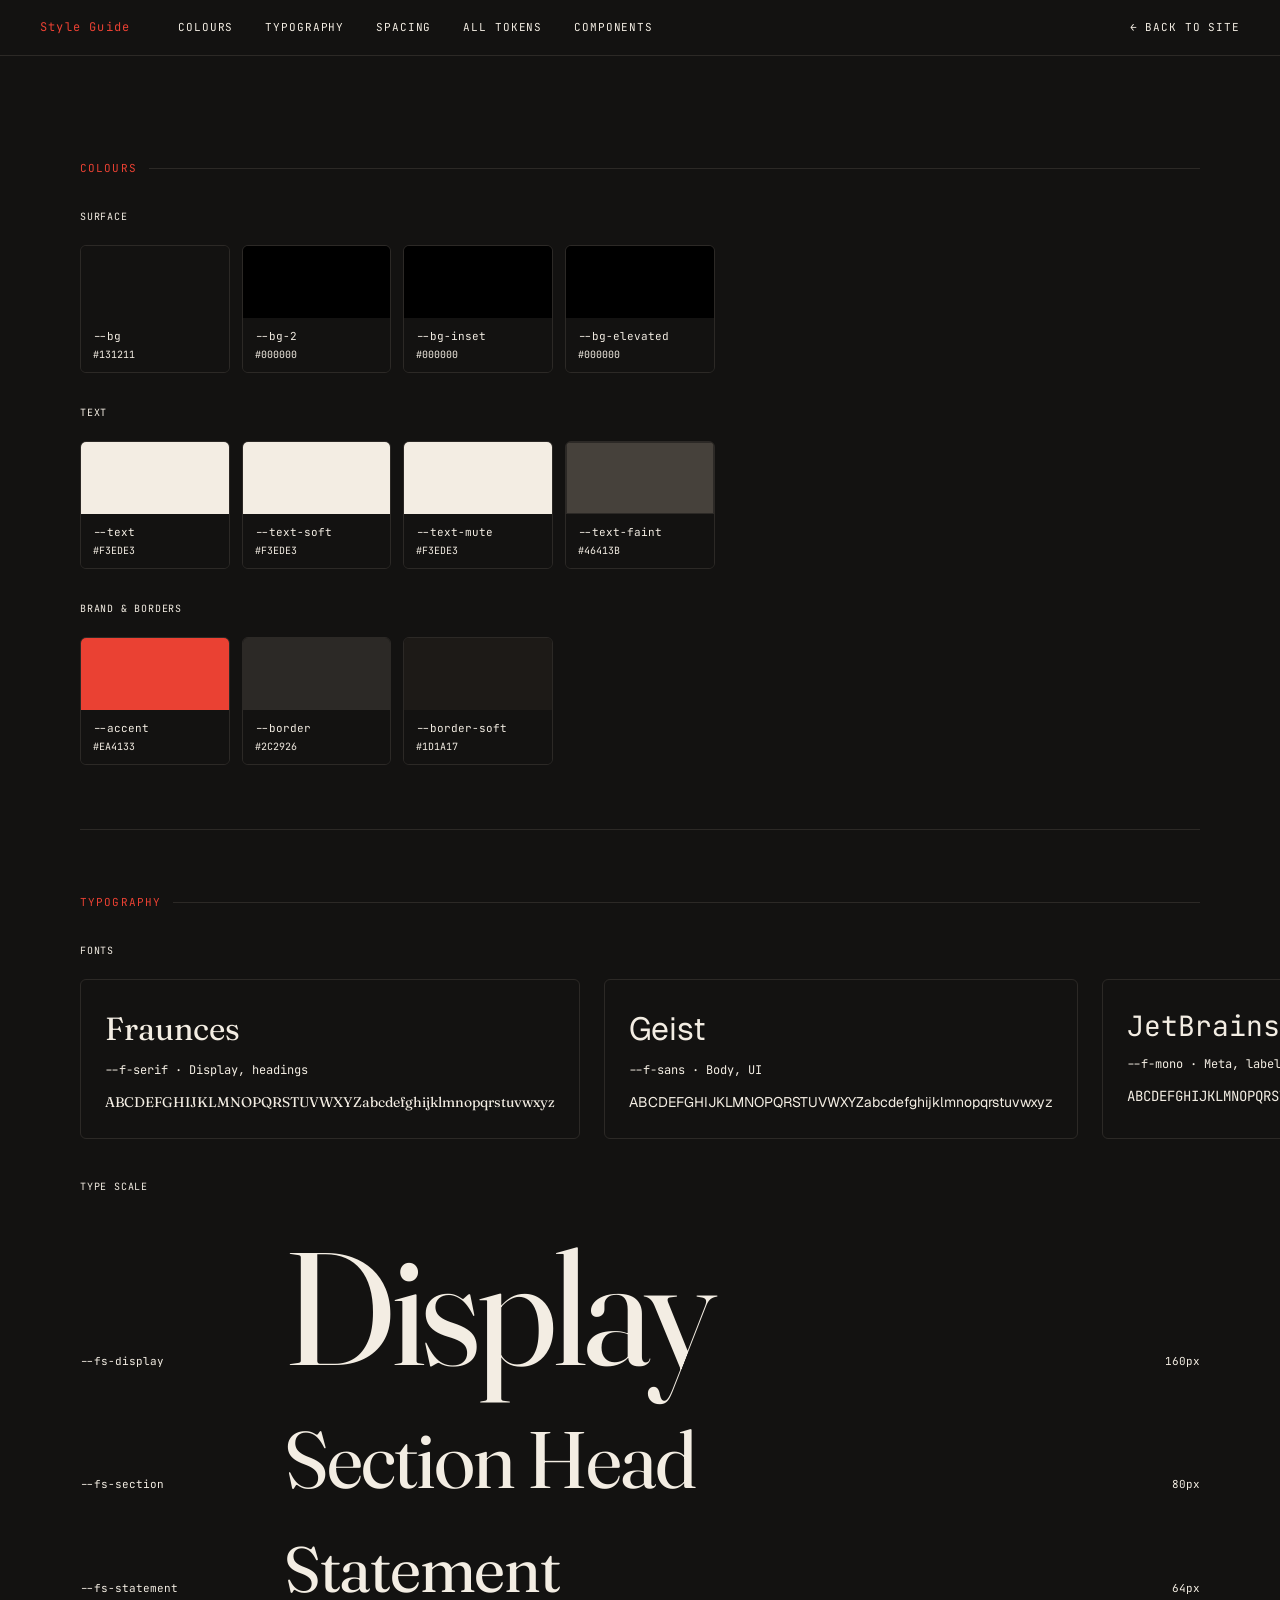
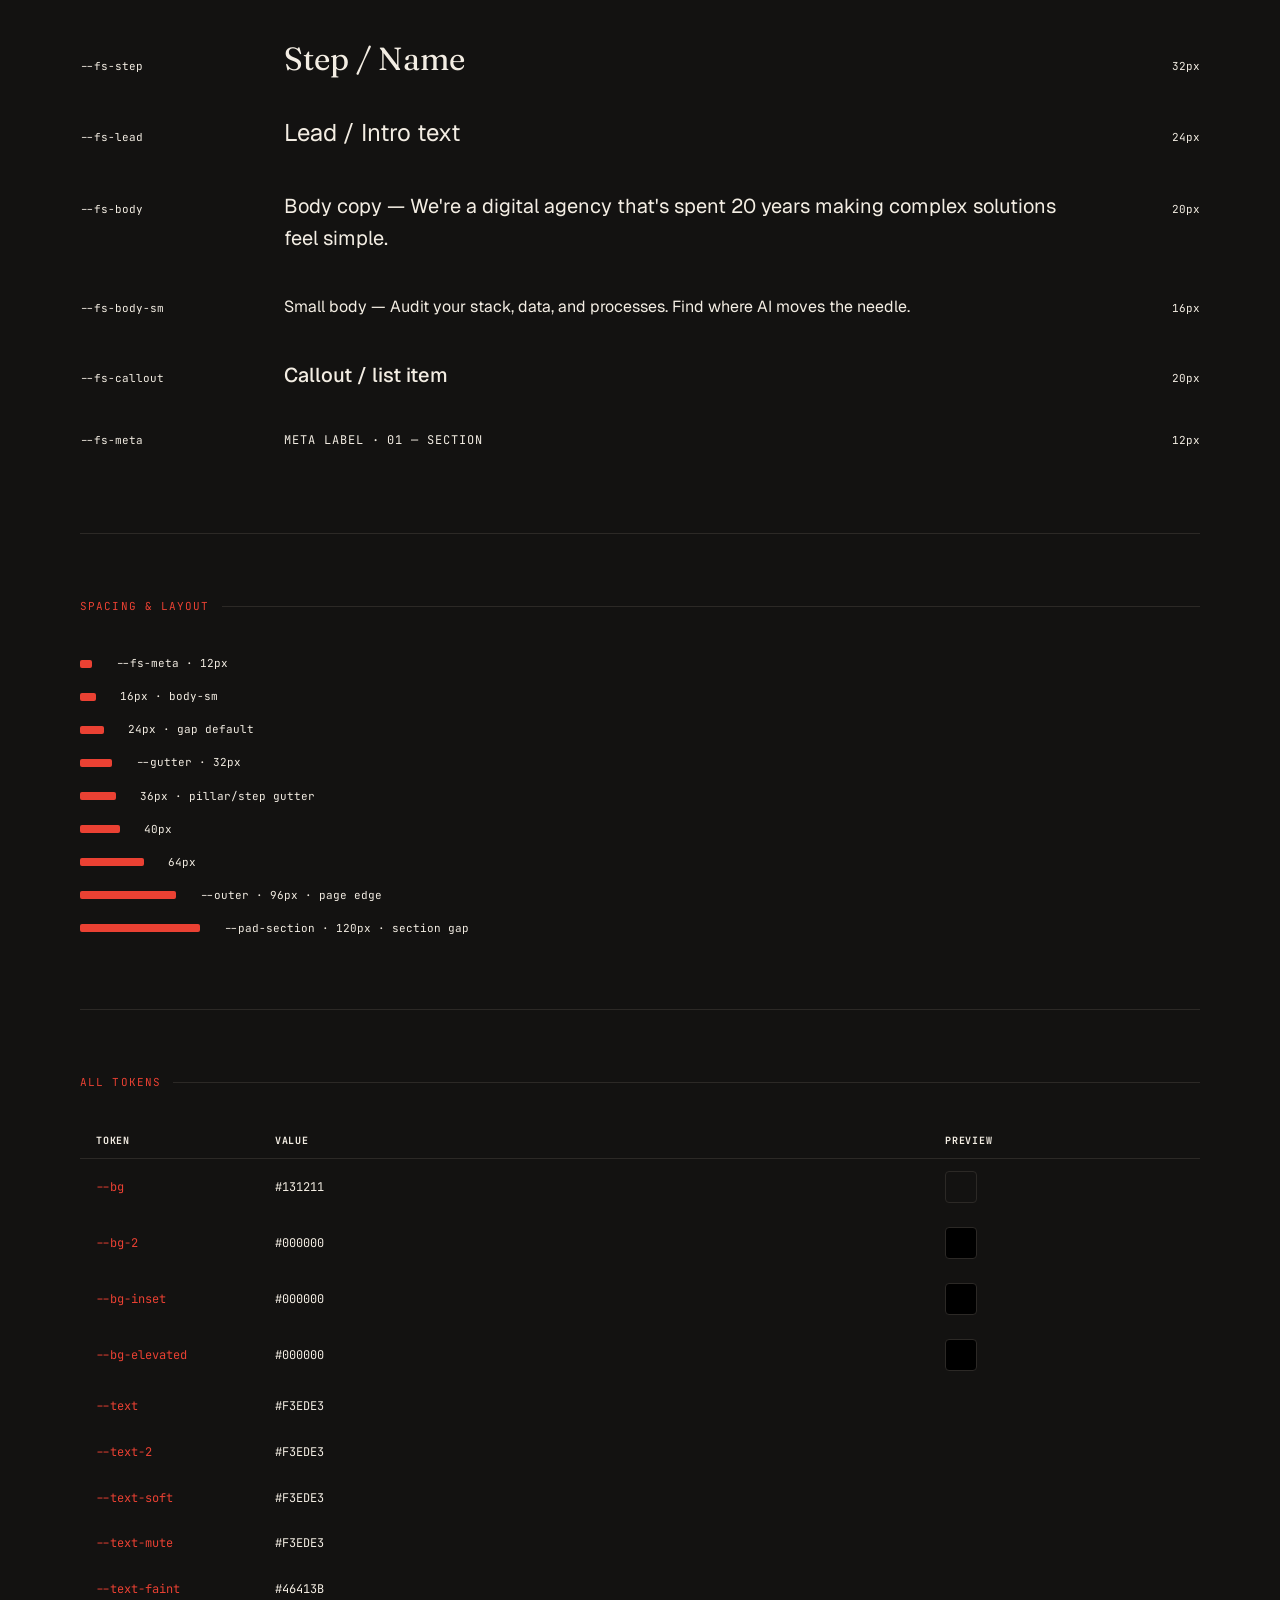
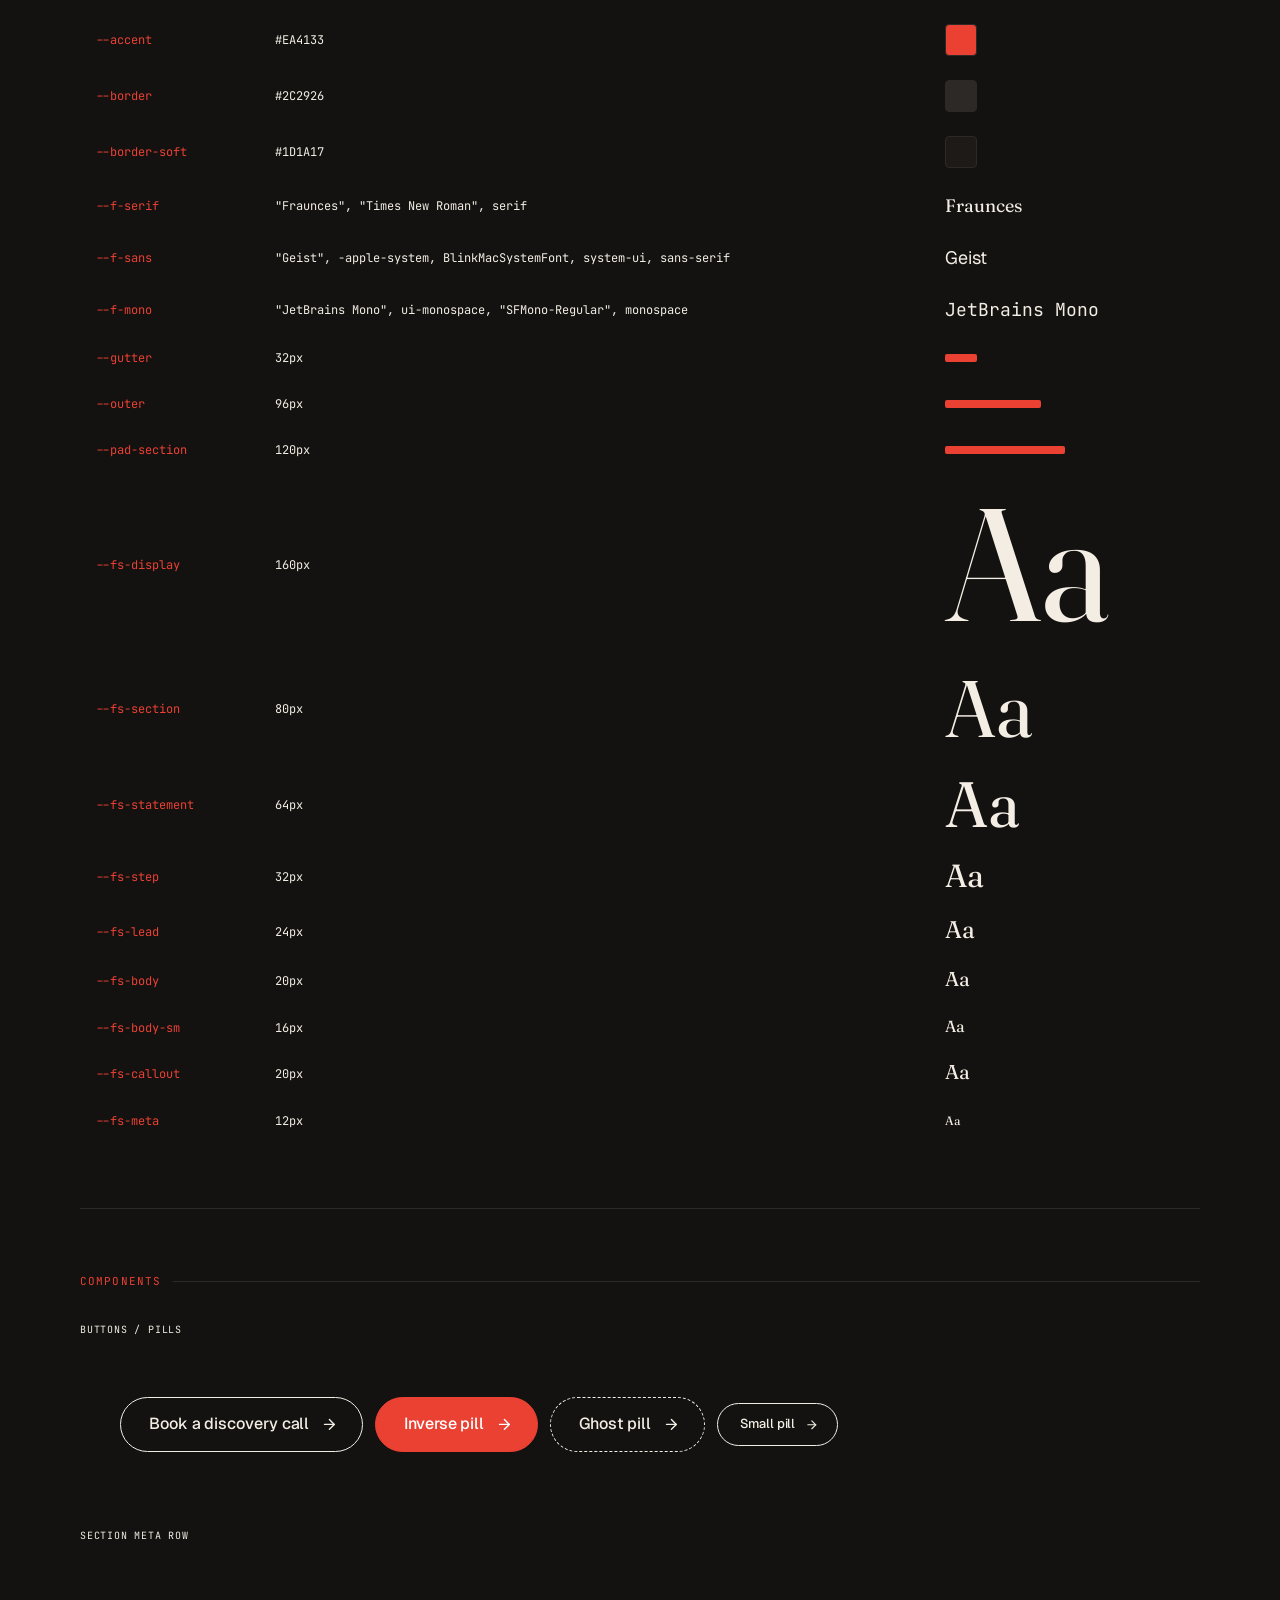
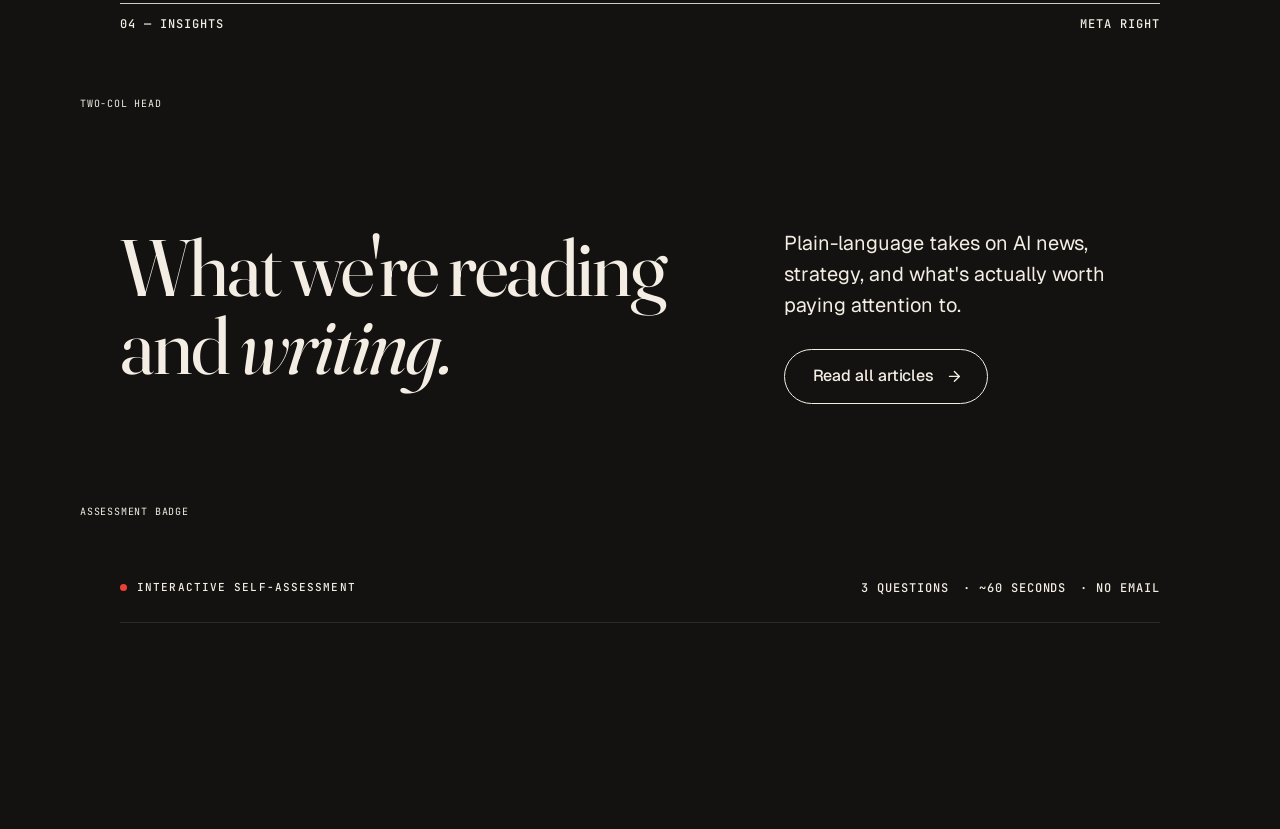
==== styleguide.html @ 3cb563f8 "refactor: rename CSS tokens to semantic names (cream→bg, ink→text, rule→border)" ====
<!doctype html>
<html lang="en">
<head>
  <meta charset="utf-8">
  <meta name="viewport" content="width=device-width, initial-scale=1">
  <title>Webcoda AI — Style Guide</title>
  <link rel="preconnect" href="https://fonts.googleapis.com">
  <link rel="preconnect" href="https://fonts.gstatic.com" crossorigin>
  <link rel="stylesheet" href="styles.css">
  <style>
    /* ── Style guide shell ── */
    body { background: var(--bg); color: var(--text); font-family: var(--f-sans); padding: 0; margin: 0; }

    .sg-nav {
      position: sticky; top: 0; z-index: 100;
      background: var(--bg); border-bottom: 1px solid var(--border);
      padding: 0 40px;
      display: flex; align-items: center; gap: 32px;
      height: 56px;
    }
    .sg-nav a {
      font-family: var(--f-mono); font-size: 11px; letter-spacing: 0.08em;
      text-transform: uppercase; color: var(--ink-faint); text-decoration: none;
    }
    .sg-nav a:hover { color: var(--text); }
    .sg-logo { font-family: var(--f-mono); font-size: 12px; letter-spacing: 0.1em; color: var(--accent); margin-right: 16px; }

    .sg-page { max-width: 1200px; margin: 0 auto; padding: 0 40px 120px; }

    .sg-section { padding: 64px 0 0; border-top: 1px solid var(--border); margin-top: 64px; }
    .sg-section:first-child { border-top: none; margin-top: 40px; }

    .sg-label {
      font-family: var(--f-mono); font-size: 11px; letter-spacing: 0.1em;
      text-transform: uppercase; color: var(--accent); margin-bottom: 32px;
      display: flex; align-items: center; gap: 12px;
    }
    .sg-label::after { content: ''; flex: 1; height: 1px; background: var(--border); }

    .sg-row { display: flex; flex-wrap: wrap; gap: 12px; align-items: flex-start; margin-bottom: 24px; }
    .sg-col { display: flex; flex-direction: column; gap: 12px; }

    /* Colour swatches */
    .swatch-grid { display: grid; grid-template-columns: repeat(auto-fill, minmax(140px, 1fr)); gap: 12px; }
    .swatch {
      border-radius: 6px; overflow: hidden;
      border: 1px solid var(--border);
    }
    .swatch-color { height: 72px; }
    .swatch-info { padding: 10px 12px; background: var(--bg); }
    .swatch-name { font-family: var(--f-mono); font-size: 11px; color: var(--text); display: block; margin-bottom: 2px; }
    .swatch-val { font-family: var(--f-mono); font-size: 10px; color: var(--ink-faint); display: block; }

    /* Type specimens */
    .type-row {
      display: grid; grid-template-columns: 180px 1fr 100px;
      align-items: baseline; gap: 24px; padding: 20px 0;
      border-bottom: 1px solid var(--rule-soft);
    }
    .type-row:last-child { border-bottom: none; }
    .type-meta { font-family: var(--f-mono); font-size: 11px; color: var(--ink-faint); }
    .type-size { font-family: var(--f-mono); font-size: 11px; color: var(--ink-faint); text-align: right; }

    /* Spacing scale */
    .space-row { display: flex; align-items: center; gap: 24px; padding: 8px 0; border-bottom: 1px solid var(--rule-soft); }
    .space-bar { background: var(--accent); height: 8px; border-radius: 2px; flex-shrink: 0; }
    .space-meta { font-family: var(--f-mono); font-size: 11px; color: var(--ink-faint); min-width: 160px; }

    /* Token table */
    .token-table { width: 100%; border-collapse: collapse; font-size: 14px; }
    .token-table th { font-family: var(--f-mono); font-size: 10px; letter-spacing: 0.08em; text-transform: uppercase; color: var(--ink-faint); text-align: left; padding: 10px 16px; border-bottom: 1px solid var(--border); }
    .token-table td { padding: 12px 16px; border-bottom: 1px solid var(--rule-soft); vertical-align: middle; }
    .token-table tr:last-child td { border-bottom: none; }
    .token-name { font-family: var(--f-mono); font-size: 12px; color: var(--accent); }
    .token-val { font-family: var(--f-mono); font-size: 12px; color: var(--ink-faint); }
    .token-preview { }

    /* Component demos */
    .sg-demo { padding: 40px; background: var(--paper); border-radius: 8px; margin-bottom: 12px; }
    .sg-demo-label { font-family: var(--f-mono); font-size: 10px; letter-spacing: 0.08em; text-transform: uppercase; color: var(--ink-faint); margin-bottom: 20px; }
  </style>
</head>
<body>

<nav class="sg-nav">
  <span class="sg-logo">Style Guide</span>
  <a href="#colours">Colours</a>
  <a href="#type">Typography</a>
  <a href="#spacing">Spacing</a>
  <a href="#tokens">All Tokens</a>
  <a href="#components">Components</a>
  <a href="index.html" style="margin-left:auto; color: var(--text);">← Back to site</a>
</nav>

<div class="sg-page">

  <!-- ── Colours ── -->
  <section class="sg-section" id="colours">
    <div class="sg-label">Colours</div>

    <div class="sg-demo-label">Surface</div>
    <div class="swatch-grid" style="margin-bottom:32px">
      <div class="swatch"><div class="swatch-color" style="background:var(--bg)"></div><div class="swatch-info"><span class="swatch-name">--bg</span><span class="swatch-val">#131211</span></div></div>
      <div class="swatch"><div class="swatch-color" style="background:var(--bg-2)"></div><div class="swatch-info"><span class="swatch-name">--bg-2</span><span class="swatch-val">#000000</span></div></div>
      <div class="swatch"><div class="swatch-color" style="background:var(--bg-inset)"></div><div class="swatch-info"><span class="swatch-name">--bg-inset</span><span class="swatch-val">#000000</span></div></div>
      <div class="swatch"><div class="swatch-color" style="background:var(--bg-elevated)"></div><div class="swatch-info"><span class="swatch-name">--bg-elevated</span><span class="swatch-val">#000000</span></div></div>
    </div>

    <div class="sg-demo-label">Text</div>
    <div class="swatch-grid" style="margin-bottom:32px">
      <div class="swatch"><div class="swatch-color" style="background:var(--text)"></div><div class="swatch-info"><span class="swatch-name">--text</span><span class="swatch-val">#F3EDE3</span></div></div>
      <div class="swatch"><div class="swatch-color" style="background:var(--text-soft)"></div><div class="swatch-info"><span class="swatch-name">--text-soft</span><span class="swatch-val">#F3EDE3</span></div></div>
      <div class="swatch"><div class="swatch-color" style="background:var(--text-mute)"></div><div class="swatch-info"><span class="swatch-name">--text-mute</span><span class="swatch-val">#F3EDE3</span></div></div>
      <div class="swatch"><div class="swatch-color" style="background:var(--text-faint);border:1px solid var(--border)"></div><div class="swatch-info"><span class="swatch-name">--text-faint</span><span class="swatch-val">#46413B</span></div></div>
    </div>

    <div class="sg-demo-label">Brand & Borders</div>
    <div class="swatch-grid">
      <div class="swatch"><div class="swatch-color" style="background:var(--accent)"></div><div class="swatch-info"><span class="swatch-name">--accent</span><span class="swatch-val">#EA4133</span></div></div>
      <div class="swatch"><div class="swatch-color" style="background:var(--border)"></div><div class="swatch-info"><span class="swatch-name">--border</span><span class="swatch-val">#2C2926</span></div></div>
      <div class="swatch"><div class="swatch-color" style="background:var(--border-soft)"></div><div class="swatch-info"><span class="swatch-name">--border-soft</span><span class="swatch-val">#1D1A17</span></div></div>
    </div>
  </section>

  <!-- ── Typography ── -->
  <section class="sg-section" id="type">
    <div class="sg-label">Typography</div>

    <div class="sg-demo-label">Fonts</div>
    <div style="display:grid;grid-template-columns:repeat(3,1fr);gap:24px;margin-bottom:40px">
      <div style="padding:24px;border:1px solid var(--border);border-radius:6px">
        <div style="font-family:var(--f-serif);font-size:32px;margin-bottom:8px">Fraunces</div>
        <div class="token-val">--f-serif · Display, headings</div>
        <div style="font-family:var(--f-serif);font-size:14px;margin-top:12px;color:var(--ink-faint)">ABCDEFGHIJKLMNOPQRSTUVWXYZabcdefghijklmnopqrstuvwxyz</div>
      </div>
      <div style="padding:24px;border:1px solid var(--border);border-radius:6px">
        <div style="font-family:var(--f-sans);font-size:32px;margin-bottom:8px">Geist</div>
        <div class="token-val">--f-sans · Body, UI</div>
        <div style="font-family:var(--f-sans);font-size:14px;margin-top:12px;color:var(--ink-faint)">ABCDEFGHIJKLMNOPQRSTUVWXYZabcdefghijklmnopqrstuvwxyz</div>
      </div>
      <div style="padding:24px;border:1px solid var(--border);border-radius:6px">
        <div style="font-family:var(--f-mono);font-size:28px;margin-bottom:8px">JetBrains</div>
        <div class="token-val">--f-mono · Meta, labels</div>
        <div style="font-family:var(--f-mono);font-size:14px;margin-top:12px;color:var(--ink-faint)">ABCDEFGHIJKLMNOPQRSTUVWXYZabcdefghijklmnopqrstuvwxyz</div>
      </div>
    </div>

    <div class="sg-demo-label">Type Scale</div>
    <div>
      <div class="type-row">
        <div class="type-meta">--fs-display</div>
        <div style="font-family:var(--f-serif);font-size:var(--fs-display);line-height:0.92;letter-spacing:-0.03em">Display</div>
        <div class="type-size" id="sz-display"></div>
      </div>
      <div class="type-row">
        <div class="type-meta">--fs-section</div>
        <div style="font-family:var(--f-serif);font-size:var(--fs-section);line-height:0.95;letter-spacing:-0.025em">Section Head</div>
        <div class="type-size" id="sz-section"></div>
      </div>
      <div class="type-row">
        <div class="type-meta">--fs-statement</div>
        <div style="font-family:var(--f-serif);font-size:var(--fs-statement);line-height:1;letter-spacing:-0.02em">Statement</div>
        <div class="type-size" id="sz-statement"></div>
      </div>
      <div class="type-row">
        <div class="type-meta">--fs-step</div>
        <div style="font-family:var(--f-serif);font-size:var(--fs-step);line-height:1.1">Step / Name</div>
        <div class="type-size" id="sz-step"></div>
      </div>
      <div class="type-row">
        <div class="type-meta">--fs-lead</div>
        <div style="font-family:var(--f-sans);font-size:var(--fs-lead);line-height:1.4">Lead / Intro text</div>
        <div class="type-size" id="sz-lead"></div>
      </div>
      <div class="type-row">
        <div class="type-meta">--fs-body</div>
        <div style="font-family:var(--f-sans);font-size:var(--fs-body);line-height:1.6">Body copy — We're a digital agency that's spent 20 years making complex solutions feel simple.</div>
        <div class="type-size" id="sz-body"></div>
      </div>
      <div class="type-row">
        <div class="type-meta">--fs-body-sm</div>
        <div style="font-family:var(--f-sans);font-size:var(--fs-body-sm);line-height:1.6">Small body — Audit your stack, data, and processes. Find where AI moves the needle.</div>
        <div class="type-size" id="sz-body-sm"></div>
      </div>
      <div class="type-row">
        <div class="type-meta">--fs-callout</div>
        <div style="font-family:var(--f-sans);font-size:var(--fs-callout);font-weight:500">Callout / list item</div>
        <div class="type-size" id="sz-callout"></div>
      </div>
      <div class="type-row">
        <div class="type-meta">--fs-meta</div>
        <div style="font-family:var(--f-mono);font-size:var(--fs-meta);letter-spacing:0.08em;text-transform:uppercase">META LABEL · 01 — SECTION</div>
        <div class="type-size" id="sz-meta"></div>
      </div>
    </div>
  </section>

  <!-- ── Spacing ── -->
  <section class="sg-section" id="spacing">
    <div class="sg-label">Spacing & Layout</div>
    <div>
      <div class="space-row"><div class="space-bar" style="width:var(--fs-meta)"></div><div class="space-meta">--fs-meta · 12px</div></div>
      <div class="space-row"><div class="space-bar" style="width:16px"></div><div class="space-meta">16px · body-sm</div></div>
      <div class="space-row"><div class="space-bar" style="width:24px"></div><div class="space-meta">24px · gap default</div></div>
      <div class="space-row"><div class="space-bar" style="width:32px"></div><div class="space-meta">--gutter · 32px</div></div>
      <div class="space-row"><div class="space-bar" style="width:36px"></div><div class="space-meta">36px · pillar/step gutter</div></div>
      <div class="space-row"><div class="space-bar" style="width:40px"></div><div class="space-meta">40px</div></div>
      <div class="space-row"><div class="space-bar" style="width:64px"></div><div class="space-meta">64px</div></div>
      <div class="space-row"><div class="space-bar" style="width:96px"></div><div class="space-meta">--outer · 96px · page edge</div></div>
      <div class="space-row"><div class="space-bar" style="width:120px"></div><div class="space-meta">--pad-section · 120px · section gap</div></div>
    </div>
  </section>

  <!-- ── All Tokens ── -->
  <section class="sg-section" id="tokens">
    <div class="sg-label">All Tokens</div>
    <table class="token-table">
      <thead><tr><th>Token</th><th>Value</th><th>Preview</th></tr></thead>
      <tbody id="token-tbody"></tbody>
    </table>
  </section>

  <!-- ── Components ── -->
  <section class="sg-section" id="components">
    <div class="sg-label">Components</div>

    <div class="sg-demo-label">Buttons / Pills</div>
    <div class="sg-demo">
      <div class="sg-row" style="align-items:center">
        <a class="pill js-arrow" href="#">Book a discovery call <span class="arrow"><svg class="lucide" xmlns="http://www.w3.org/2000/svg" width="1em" height="1em" viewBox="0 0 24 24" fill="none" stroke="currentColor" stroke-width="2" stroke-linecap="round" stroke-linejoin="round"><path d="M5 12h14"/><path d="m12 5 7 7-7 7"/></svg></span></a>
        <a class="pill inverse js-arrow" href="#">Inverse pill <span class="arrow"><svg class="lucide" xmlns="http://www.w3.org/2000/svg" width="1em" height="1em" viewBox="0 0 24 24" fill="none" stroke="currentColor" stroke-width="2" stroke-linecap="round" stroke-linejoin="round"><path d="M5 12h14"/><path d="m12 5 7 7-7 7"/></svg></span></a>
        <a class="pill ghost js-arrow" href="#">Ghost pill <span class="arrow"><svg class="lucide" xmlns="http://www.w3.org/2000/svg" width="1em" height="1em" viewBox="0 0 24 24" fill="none" stroke="currentColor" stroke-width="2" stroke-linecap="round" stroke-linejoin="round"><path d="M5 12h14"/><path d="m12 5 7 7-7 7"/></svg></span></a>
        <a class="pill pill-sm js-arrow" href="#">Small pill <span class="arrow"><svg class="lucide" xmlns="http://www.w3.org/2000/svg" width="1em" height="1em" viewBox="0 0 24 24" fill="none" stroke="currentColor" stroke-width="2" stroke-linecap="round" stroke-linejoin="round"><path d="M5 12h14"/><path d="m12 5 7 7-7 7"/></svg></span></a>
      </div>
    </div>

    <div class="sg-demo-label">Section Meta Row</div>
    <div class="sg-demo">
      <div class="rule"></div>
      <div class="section-meta-row">
        <div class="left"><span class="t-meta">04 — Insights</span></div>
        <div class="right"><span class="t-meta t-meta-dim">Meta right</span></div>
      </div>
    </div>

    <div class="sg-demo-label">Two-col Head</div>
    <div class="sg-demo">
      <div class="two-col-head">
        <div class="left"><h2 class="t-section-head" style="margin:0">What we're reading<br>and <i>writing.</i></h2></div>
        <div class="right"><p>Plain-language takes on AI news, strategy, and what's actually worth paying attention to.</p><div style="margin-top:28px"><a class="pill js-arrow" href="#">Read all articles <span class="arrow"><svg class="lucide" xmlns="http://www.w3.org/2000/svg" width="1em" height="1em" viewBox="0 0 24 24" fill="none" stroke="currentColor" stroke-width="2" stroke-linecap="round" stroke-linejoin="round"><path d="M5 12h14"/><path d="m12 5 7 7-7 7"/></svg></span></a></div></div>
      </div>
    </div>

    <div class="sg-demo-label">Assessment Badge</div>
    <div class="sg-demo">
      <div class="assess-bar">
        <span class="assess-badge"><span class="pulse" aria-hidden="true"></span>Interactive self-assessment</span>
        <div class="assess-bar-meta">
          <span class="t-meta t-meta-dim">3 questions</span>
          <span class="t-meta t-meta-dim">· ~60 seconds</span>
          <span class="t-meta t-meta-dim">· No email</span>
        </div>
      </div>
    </div>

  </section>

</div>

<script>
  // Resolve computed token sizes
  var root = getComputedStyle(document.documentElement);
  var tokens = [
    ['--fs-display','sz-display'],['--fs-section','sz-section'],['--fs-statement','sz-statement'],
    ['--fs-step','sz-step'],['--fs-lead','sz-lead'],['--fs-body','sz-body'],
    ['--fs-body-sm','sz-body-sm'],['--fs-callout','sz-callout'],['--fs-meta','sz-meta']
  ];
  tokens.forEach(function(t) {
    var el = document.getElementById(t[1]);
    if (el) el.textContent = root.getPropertyValue(t[0]).trim();
  });

  // Build token table
  var allTokens = [
    ['--bg','#131211','surface'],['--bg-2','#000000','surface'],['--bg-inset','#000000','surface'],
    ['--bg-elevated','#000000','surface'],['--text','#F3EDE3','text'],['--text-2','#F3EDE3','text'],
    ['--text-soft','#F3EDE3','text'],['--text-mute','#F3EDE3','text'],['--text-faint','#46413B','text'],
    ['--accent','#EA4133','brand'],['--border','#2C2926','border'],['--border-soft','#1D1A17','border'],
    ['--f-serif','Fraunces','font'],['--f-sans','Geist','font'],['--f-mono','JetBrains Mono','font'],
    ['--gutter','32px','spacing'],['--outer','96px','spacing'],['--pad-section','120px','spacing'],
    ['--fs-display','160px','type'],['--fs-section','80px','type'],['--fs-statement','64px','type'],
    ['--fs-step','32px','type'],['--fs-lead','24px','type'],['--fs-body','20px','type'],
    ['--fs-body-sm','16px','type'],['--fs-callout','20px','type'],['--fs-meta','12px','type'],
  ];
  var tbody = document.getElementById('token-tbody');
  allTokens.forEach(function(t) {
    var computed = root.getPropertyValue(t[0]).trim() || t[1];
    var preview = '';
    if (t[2] === 'surface' || t[2] === 'ink' || t[2] === 'brand' || t[2] === 'border') {
      preview = '<div style="width:32px;height:32px;border-radius:4px;background:var(' + t[0] + ');border:1px solid var(--border)"></div>';
    } else if (t[2] === 'font') {
      preview = '<span style="font-family:var(' + t[0] + ');font-size:18px">' + t[1] + '</span>';
    } else if (t[2] === 'type') {
      preview = '<span style="font-size:var(' + t[0] + ');font-family:var(--f-serif);line-height:1">Aa</span>';
    } else if (t[2] === 'spacing') {
      preview = '<div style="height:8px;background:var(--accent);border-radius:2px;width:' + computed + ';max-width:300px"></div>';
    }
    tbody.insertAdjacentHTML('beforeend',
      '<tr><td><span class="token-name">' + t[0] + '</span></td>' +
      '<td><span class="token-val">' + computed + '</span></td>' +
      '<td class="token-preview">' + preview + '</td></tr>'
    );
  });
</script>
</body>
</html>
---- styles.css ----
/* Webcoda AI — Dark Editorial System
   Near-black surface · off-white type · one signal red · mono meta.
   High-contrast Didone display, hairline rules, indexed sections. */

@import url("https://fonts.googleapis.com/css2?family=Fraunces:ital,opsz,wght,SOFT,WONK@0,9..144,400;0,9..144,500;0,9..144,600;1,9..144,400;1,9..144,500&family=JetBrains+Mono:wght@400;500&display=swap");
@import url("https://fonts.googleapis.com/css2?family=Geist:wght@400;500;600;700;800;900&display=swap");

:root {
  /* Palette — Webcoda dark editorial */
  --bg: #131211;       /* page surface */
  --bg-2: #000000;        /* elevated surface / placeholder fill */
  --bg-inset: #000000;    /* inset surface (assessment) */
  --text: #F3EDE3;        /* primary text (off-white) */
  --text-2: #F3EDE3;      /* body */
  --text-soft: #F3EDE3;   /* secondary / meta */
  --text-mute: #F3EDE3;   /* dim meta, numerals */
  --text-faint: #46413B;  /* faint */
  --border: #2C2926;
  --border-soft: #1D1A17;
  --bg-elevated: #000000; /* elevated panel: CTA / featured tier */
  --bg-elevated-2: #000000;
  --accent: #EA4133;      /* Webcoda signal red — used sparingly */
  --grid-line: rgba(243,237,227,0.055); /* structural 4-col backbone */

  /* Type */
  --f-serif: "Fraunces", "Times New Roman", serif;
  --f-sans: "Geist", -apple-system, BlinkMacSystemFont, system-ui, sans-serif;
  --f-mono: "JetBrains Mono", ui-monospace, "SFMono-Regular", monospace;

  /* Layout */
  --gutter: 32px;
  --outer: 96px;
  --border-w: 1px;
  --pad-section: 120px;

  /* Type scale */
  --fs-display: 160px;
  --fs-section: 80px;
  --fs-statement: 64px;
  --fs-step: 32px;
  --fs-lead: 24px;
  --fs-body: 20px;
  --fs-body-sm: 16px;
  --fs-callout: 20px;
  --fs-meta: 12px;
}

* { box-sizing: border-box; }
html, body { margin: 0; padding: 0; }
html { scroll-behavior: smooth; }
.wc-container[id], section[id] { scroll-margin-top: 96px; }

/* ───────── Page load entrance animations ───────── */
@media (prefers-reduced-motion: no-preference) {
  @keyframes loadUp {
    from { opacity: 0; transform: translateY(20px); }
    to   { opacity: 1; transform: none; }
  }
  @keyframes loadDown {
    from { opacity: 0; transform: translateY(-10px); }
    to   { opacity: 1; transform: none; }
  }

  .wc-nav {
    animation: loadFade 0.5s ease both;
    animation-delay: 50ms;
  }
  @keyframes loadFade {
    from { opacity: 0; }
    to   { opacity: 1; }
  }
  /* First section header (rule + 01 label) */
  #services > div:first-child {
    animation: loadUp 0.7s cubic-bezier(0.22, 1, 0.36, 1) both;
    animation-delay: 120ms;
  }
  .hero-type {
    animation: loadUp 0.8s cubic-bezier(0.22, 1, 0.36, 1) both;
    animation-delay: 220ms;
  }
  .hero-grid .t-lead {
    animation: loadUp 0.8s cubic-bezier(0.22, 1, 0.36, 1) both;
    animation-delay: 340ms;
  }
  .lp-pillars .pillar:nth-child(1) {
    animation: loadUp 0.8s cubic-bezier(0.22, 1, 0.36, 1) both;
    animation-delay: 480ms;
  }
  .lp-pillars .pillar:nth-child(2) {
    animation: loadUp 0.8s cubic-bezier(0.22, 1, 0.36, 1) both;
    animation-delay: 580ms;
  }
  .lp-pillars .pillar:nth-child(3) {
    animation: loadUp 0.8s cubic-bezier(0.22, 1, 0.36, 1) both;
    animation-delay: 680ms;
  }
}

/* ───────── Scroll reveal FX (classes added by scroll-fx.js) ───────── */
@media (prefers-reduced-motion: no-preference) {
  .fx-r {
    opacity: 0;
    transform: translateY(28px);
    transition:
      opacity 0.9s cubic-bezier(0.22, 1, 0.36, 1),
      transform 0.9s cubic-bezier(0.22, 1, 0.36, 1);
    transition-delay: var(--fx-d, 0ms);
    will-change: opacity, transform;
  }
  .fx-r.fx-in { opacity: 1; transform: none; }

  .fx-split .fx-w {
    display: inline-block;
    opacity: 0;
    transform: translateY(0.6em);
    transition:
      opacity 0.85s cubic-bezier(0.22, 1, 0.36, 1),
      transform 0.85s cubic-bezier(0.22, 1, 0.36, 1);
    transition-delay: calc(var(--fx-line, 0) * 120ms);
  }
  .fx-split.fx-in .fx-w { opacity: 1; transform: translateY(0); }
}

body {
  font-family: var(--f-sans);
  background: var(--bg);
  color: var(--text);
  font-size: 18px;
  line-height: 1.55;
  font-feature-settings: "ss01", "cv11";
  font-optical-sizing: auto;
  -webkit-font-smoothing: antialiased;
  text-rendering: optimizeLegibility;
}

/* Give Fraunces its display character on headings (WONK alternates + high opsz) */
.t-display, .t-section-head, .assess-question, .assess-start-head, .you-are,
.cta-block .statement, .page-hero .left h1, .prose h2, .prose blockquote,
.work-card .wc-title, .index-row .row-title, .price-tier .pt-price,
.faq-row .fq, .stat-cell .stat-num, .service-row .s-num, .service-row .s-name,
.timeline-step .ts-num, .step .num {
  font-optical-sizing: auto;
  font-variation-settings: "opsz" 144, "SOFT" 0, "WONK" 1;
}

/* ───────── Page shell ───────── */
.wc-page {
  width: 100%;
  min-height: 100%;
  background: var(--bg);
  color: var(--text);
  font-family: var(--f-sans);
  display: flex;
  flex-direction: column;
  position: relative;
}
/* Structural 4-column backbone — aligned to the content margins, full height.
   The outer two lines ARE the content edges; 3 interior lines split into 4. */
.wc-page::before {
  content: "";
  position: absolute;
  top: 0; bottom: 0; left: var(--outer); right: var(--outer);
  z-index: 0; pointer-events: none;
  background-image: linear-gradient(90deg, var(--grid-line) 1px, transparent 1px);
  background-size: 25% 100%;
  border-right: 1px solid var(--grid-line);
}
.wc-page > * { position: relative; z-index: 1; }
.wc-page > main { flex: 1; }
.wc-page.dark { background: var(--bg-elevated); color: var(--bg); }
/* Opt out of the structural grid (used by the standalone landing page) */
.wc-page.no-grid::before { display: none; }

.wc-container {
  width: 100%;
  max-width: 100%;
  padding-left: var(--outer);
  padding-right: var(--outer);
}

/* ───────── Type utilities ───────── */
.t-meta {
  font-family: var(--f-mono);
  font-size: var(--fs-meta);
  line-height: 1;
  letter-spacing: 0.08em;
  text-transform: uppercase;
  font-weight: 500;
  color: var(--text-soft);
}
.t-meta-dim { color: var(--text-mute); }
.t-meta-num {
  font-family: var(--f-mono);
  font-size: var(--fs-meta);
  letter-spacing: 0.08em;
  color: var(--text-mute);
  font-weight: 500;
}

.t-display {
  font-family: var(--f-serif);
  font-weight: 400;
  font-size: var(--fs-display);
  line-height: 0.96;
  letter-spacing: -0.025em;
  color: var(--text);
}
.t-display i, .t-display em {
  font-family: var(--f-serif);
  font-style: italic;
  font-weight: 400;
}

.t-statement {
  font-family: var(--f-sans);
  font-weight: 800;
  font-size: var(--fs-statement);
  line-height: 1.02;
  letter-spacing: -0.028em;
  color: var(--text);
}

.t-section-head {
  font-family: var(--f-serif);
  font-weight: 400;
  font-size: var(--fs-section);
  line-height: 0.98;
  letter-spacing: -0.025em;
  color: var(--text);
}
.t-section-head i, .t-section-head em { font-style: italic; }

.t-step-head {
  font-family: var(--f-sans);
  font-weight: 700;
  font-size: var(--fs-step);
  line-height: 1.15;
  letter-spacing: -0.015em;
  color: var(--text);
}

.t-lead {
  font-family: var(--f-sans);
  font-size: var(--fs-lead);
  line-height: 1.45;
  font-weight: 400;
  color: var(--text-2);
  letter-spacing: -0.01em;
}

.t-body {
  font-family: var(--f-sans);
  font-size: var(--fs-body);
  line-height: 1.6;
  color: var(--text-2);
  font-weight: 400;
}
.t-body-sm {
  font-family: var(--f-sans);
  font-size: var(--fs-body-sm);
  line-height: 1.55;
  color: var(--text-soft);
  font-weight: 400;
}
.t-callout {
  font-family: var(--f-sans);
  font-size: var(--fs-callout);
  line-height: 1.5;
  color: var(--text);
  font-weight: 400;
}

/* ───────── Rules / dividers ───────── */
.rule {
  width: 100%;
  height: 1px;
  background: var(--text);
  opacity: 0.85;
}
.rule-soft {
  width: 100%;
  height: 1px;
  background: var(--border);
}
.rule-hair {
  width: 100%;
  height: 1px;
  background: var(--border-soft);
}

/* ───────── Section header pattern ───────── */
.section-meta-row {
  display: flex;
  justify-content: space-between;
  align-items: center;
  padding: 14px 0;
}
.section-meta-row .left { display: flex; gap: 18px; align-items: baseline; }
.section-meta-row .right { display: flex; gap: 18px; align-items: baseline; }

/* ───────── Nav ───────── */
.wc-nav {
  display: flex;
  align-items: center;
  justify-content: space-between;
  padding: 0 var(--outer);
  border-bottom: 1px solid var(--border);
  background: var(--bg);
  position: sticky; top: 0; z-index: 5;
}
.wc-nav .logo {
  font-family: var(--f-sans);
  font-weight: 800;
  letter-spacing: -0.02em;
  font-size: calc(var(--fs-callout) * 0.9);
  display: flex; align-items: center; gap: 10px;
}
.wc-nav .logo .dot {
  width: 10px; height: 10px; background: var(--accent); border-radius: 0;
  display: inline-block;
  box-shadow: 0 0 12px rgba(234,65,51,0.55);
}
.wc-nav .logo .sub {
  font-family: var(--f-mono); font-size: calc(var(--fs-meta) * 0.92); letter-spacing: 0.1em;
  text-transform: uppercase; color: var(--text-mute); font-weight: 500;
  border-left: 1px solid var(--border); padding-left: 10px; margin-left: 4px;
}
.wc-nav ul {
  display: flex; gap: 36px; list-style: none; margin: 0; padding: 0;
  align-self: stretch;
}
.wc-nav ul li { display: flex; }
.wc-nav ul a {
  font-family: var(--f-sans); font-size: var(--fs-body-sm); color: var(--text);
  text-decoration: none; font-weight: 500;
  display: inline-flex; gap: 6px; align-items: center;
  padding: 22px 0;
  position: relative;
  white-space: nowrap;
}
.wc-nav ul a .num {
  font-family: var(--f-mono); font-size: calc(var(--fs-meta) * 0.84); letter-spacing: 0.1em;
  color: var(--text-mute); font-weight: 500;
}
.wc-nav ul a::after {
  content: ""; position: absolute; left: 0; bottom: -2px;
  width: 100%; height: 2px; background: var(--accent);
  transform: scaleX(0); transform-origin: left center;
  transition: transform 0.34s cubic-bezier(0.65, 0, 0.35, 1);
}
.wc-nav ul a:hover::after,
.wc-nav ul a:focus-visible::after { transform: scaleX(1); }
/* text colour stays put on hover; only the accent bar animates */
.wc-nav ul a:hover { color: var(--text); }

/* ───────── Pill button ───────── */
.pill {
  display: inline-flex; align-items: center; gap: 12px;
  padding: 14px 24px 14px 28px;
  background: transparent;
  color: var(--text);
  border-radius: 999px;
  border: 1px solid var(--text);
  font-family: var(--f-sans);
  font-weight: 500;
  font-size: var(--fs-body-sm);
  letter-spacing: -0.005em;
  cursor: pointer;
  text-decoration: none;
  white-space: nowrap;
  transition: background 0.15s ease, color 0.15s ease;
}
.pill .arrow {
  display: inline-flex; align-items: center; justify-content: center;
  transition: transform 0.18s ease;
  font-family: var(--f-mono);
  font-weight: 400;
}
.pill .arrow svg { width: 1.05em; height: 1.05em; display: block; }
.pill:hover { background: var(--text); color: var(--bg); }
.pill:hover .arrow { transform: translateX(4px); }

.pill.inverse {
  background: var(--accent);
  color: #FFFFFF;
  border: 1px solid var(--accent);
}
.pill.inverse:hover { background: #FF5A47; border-color: #FF5A47; color: #FFFFFF; }

.pill.ghost {
  background: transparent;
  color: var(--text);
  border: 1px dashed var(--text-mute);
}
.pill.ghost:hover { background: var(--text); color: var(--bg); border-style: solid; }

.pill-sm {
  padding: 10px 18px 10px 22px;
  font-size: calc(var(--fs-meta) * 1.08);
  gap: 10px;
}
.wc-nav .pill-sm {
  margin: 12px 0;
}

/* ───────── 4-col pillars (index of offerings) ───────── */
.pillars {
  display: grid;
  grid-template-columns: repeat(4, 1fr);
  gap: 0;
}
.pillar {
  padding: 32px 36px 32px 0;
  display: flex; flex-direction: column; gap: 24px;
}
.pillar + .pillar {
  border-left: 1px solid var(--border);
  padding-left: 36px;
}
.pillar:last-child { padding-right: 0; }
/* (kept for the homepage canvas, which still renders .num / .explore) */
.pillar .num {
  font-family: var(--f-mono); font-size: 11px; letter-spacing: 0.08em;
  color: var(--text-mute); font-weight: 500;
}
.pillar .explore {
  margin-top: auto;
  font-family: var(--f-mono); font-size: 11px; letter-spacing: 0.08em;
  text-transform: uppercase; color: var(--text); font-weight: 500;
  text-decoration: none;
  display: inline-flex; align-items: center; gap: 8px;
  border-top: 1px solid var(--border);
  padding-top: 18px;
}
.pillar .explore:hover { color: var(--accent); }
.pillar .gfx { margin-bottom: 4px; }
.pillar-content { display: flex; flex-direction: column; gap: 24px; }
.pillar .gfx svg { display: block; width: auto; height: clamp(180px, 12.5vw, 300px); }
.pillar .name {
  font-family: var(--f-serif);
  font-weight: 400; font-size: calc(var(--fs-step) * 1.43); line-height: 0.98;
  letter-spacing: -0.025em;
  font-optical-sizing: auto;
  font-variation-settings: "opsz" 144, "SOFT" 0, "WONK" 1;
  color: var(--text);
}
.pillar .items {
  list-style: none; padding: 0; margin: 0;
  display: flex; flex-direction: column; gap: 14px;
}
.pillar .items li {
  font-family: var(--f-sans);
  font-size: var(--fs-callout); font-weight: 500; line-height: 1.35;
  letter-spacing: -0.01em;
  color: var(--text);
  display: flex; align-items: flex-start; gap: 10px;
}
.pillar .items li svg {
  color: var(--accent);
  width: 1em; height: 1em;
  flex: 0 0 auto;
  margin-top: 0.2em;
}

/* ───────── Approach steps ───────── */
.steps {
  display: grid;
  grid-template-columns: repeat(4, 1fr);
  gap: 0;
  border-top: 1px solid var(--border);
}
.step {
  padding: 28px 36px 36px 0;
  display: flex; flex-direction: column; gap: 18px;
}
.step + .step {
  border-left: 1px solid var(--border);
  padding-left: 36px;
}
.step:last-child { padding-right: 0; }
.step .num {
  font-family: var(--f-serif);
  font-style: italic;
  font-size: var(--fs-statement);
  line-height: 1;
  color: var(--accent);
  letter-spacing: -0.03em;
}
.step .label {
  font-family: var(--f-serif);
  font-weight: 400;
  font-size: var(--fs-lead);
  line-height: 1.0;
  letter-spacing: -0.02em;
  font-optical-sizing: auto;
  font-variation-settings: "opsz" 144, "SOFT" 0, "WONK" 1;
  color: var(--text);
}

/* ───────── Self-assessment ───────── */
.assess {
  border: 1px solid var(--border);
  padding: 44px;
  margin-top: 40px;
  background: var(--bg-elevated);
  border-radius: 16px;
}
.assess-progress {
  display: flex; align-items: center; gap: 14px;
  margin-bottom: 36px;
}
.assess-progress .step-dots {
  display: flex; gap: 6px;
}
.assess-progress .dot {
  width: 28px; height: 4px;
  background: var(--border);
}
.assess-progress .dot.active { background: var(--text); }
.assess-progress .dot.done { background: var(--text-mute); }

.assess-question {
  font-family: var(--f-serif);
  font-size: calc(var(--fs-statement) * 0.875); line-height: 1.05; letter-spacing: -0.02em;
  color: var(--text);
  font-weight: 400;
  max-width: 900px;
  margin: 0 0 40px 0;
}
.assess-question i { font-style: italic; }

.assess-options {
  display: flex; flex-direction: column;
  border-top: 1px solid var(--border);
}
.assess-option {
  display: grid;
  grid-template-columns: 56px 1fr 48px;
  align-items: center;
  padding: 22px 0;
  border-bottom: 1px solid var(--border);
  cursor: pointer;
  background: transparent;
  border-left: none;
  border-right: none;
  border-top: none;
  width: 100%;
  text-align: left;
  font-family: var(--f-sans);
  color: var(--text);
  transition: padding 0.18s ease, background 0.18s ease;
}
.assess-option:hover {
  padding-left: 12px;
  background: rgba(21,17,13,0.025);
}
.assess-option .opt-num {
  font-family: var(--f-mono);
  font-size: var(--fs-meta);
  letter-spacing: 0.08em;
  color: var(--text-mute);
  font-weight: 500;
}
.assess-option .opt-text {
  font-family: var(--f-sans);
  font-size: var(--fs-callout);
  font-weight: 500;
  color: var(--text);
  letter-spacing: -0.01em;
}
.assess-option .opt-arrow {
  font-family: var(--f-mono);
  color: var(--text-mute);
  text-align: right;
  font-size: 16px;
  display: inline-flex; align-items: center;
  opacity: 0;
  transition: opacity 0.18s ease, transform 0.18s ease;
}
.assess-option .opt-arrow svg { width: 18px; height: 18px; display: block; }
.assess-option:hover .opt-arrow { opacity: 1; transform: translateX(4px); }
.assess-option.selected {
  background: var(--text);
  color: var(--bg);
  padding-left: 12px;
}
.assess-option.selected .opt-text { color: var(--bg); }
.assess-option.selected .opt-num { color: var(--bg); opacity: 0.5; }
.assess-option.selected .opt-arrow { color: var(--bg); opacity: 1; }

/* ── Make the assessment obviously interactive ── */
.assess-bar {
  display: flex; justify-content: space-between; align-items: center;
  padding-bottom: 26px; margin-bottom: 34px;
  border-bottom: 1px solid var(--border);
}
.assess-bar-meta { display: flex; gap: 14px; }
.assess-badge {
  display: inline-flex; align-items: center; gap: 10px;
  font-family: var(--f-mono); font-size: calc(var(--fs-meta) * 0.92); letter-spacing: 0.1em;
  text-transform: uppercase; color: var(--text-soft); font-weight: 500;
}
.assess-badge .pulse {
  width: 7px; height: 7px; border-radius: 999px; background: var(--accent);
  display: inline-block; animation: assessPulse 1.8s ease-in-out infinite;
}
@keyframes assessPulse {
  0%, 100% { opacity: 1; transform: scale(1); }
  50% { opacity: 0.3; transform: scale(0.6); }
}
@media (prefers-reduced-motion: reduce) {
  .assess-badge .pulse { animation: none; }
}

.assess-start {
  display: flex; flex-direction: column; align-items: flex-start; gap: 22px;
  padding: 12px 0 24px;
}
.assess-start-head {
  font-family: var(--f-serif); font-weight: 400; font-size: calc(var(--fs-statement) * 0.8125); line-height: 1.04;
  letter-spacing: -0.02em; color: var(--text); margin: 0; max-width: 900px;
}
.assess-start-head i { font-style: italic; }
.assess-start-body {
  font-family: var(--f-sans); font-size: var(--fs-body); line-height: 1.5; color: var(--text-2);
  margin: 0; max-width: 560px;
}
.assess-hint { margin-bottom: 16px; }

/* Answer rows read as selectable controls */
.assess-option .opt-num {
  width: 32px; height: 32px; border-radius: 999px;
  border: 1px solid var(--border);
  display: inline-flex; align-items: center; justify-content: center;
  transition: border-color 0.15s ease, color 0.15s ease;
}
.assess-option:hover .opt-num { border-color: var(--text); color: var(--text); }
.assess-option.selected .opt-num { border-color: var(--bg); color: var(--bg); opacity: 1; }

/* Result screen (homepage version, inline) */
.assess-result {
  display: grid;
  grid-template-columns: 1.4fr 1fr;
  gap: 64px;
  align-items: start;
}
.assess-result .left {
  display: flex; align-items: center; gap: 36px;
}
.result-gfx { width: 280px; max-width: 100%; flex: 0 0 auto; }
.result-gfx svg { display: block; width: 100%; height: auto; }
.result-head { display: flex; flex-direction: column; }
.assess-result .label {
  font-family: var(--f-mono);
  font-size: var(--fs-meta);
  letter-spacing: 0.1em;
  text-transform: uppercase;
  color: var(--text-mute);
  margin-bottom: 18px;
}
.assess-result .you-are {
  font-family: var(--f-serif);
  font-size: var(--fs-section);
  line-height: 1;
  letter-spacing: -0.025em;
  font-weight: 400;
  color: var(--text);
  margin: 0 0 24px 0;
}
.assess-result .you-are i { font-style: italic; }
.assess-result .next {
  border-top: 1px solid var(--border);
  padding-top: 18px;
  margin-top: 24px;
  display: flex; align-items: center; justify-content: space-between;
  gap: 24px;
}
.assess-restart {
  background: transparent; border: none; padding: 0;
  font-family: var(--f-mono); font-size: calc(var(--fs-meta) * 0.92); letter-spacing: 0.08em;
  text-transform: uppercase; color: var(--text-mute); cursor: pointer;
  display: inline-flex; align-items: center; gap: 7px;
}
.assess-restart svg { width: 13px; height: 13px; }
.assess-restart:hover { color: var(--text); }

/* ───────── Insights rows ───────── */
.index-rows {
  border-top: 1px solid var(--text);
}
.index-row {
  display: grid;
  grid-template-columns: 60px 90px 1fr 200px 100px 40px;
  gap: 24px;
  align-items: center;
  padding: 28px 0;
  border-bottom: 1px solid var(--border);
  cursor: pointer;
  transition: padding 0.18s ease, background 0.18s ease;
}
.index-row:hover {
  padding-left: 12px;
  background: rgba(21,17,13,0.025);
}
.index-row .row-num {
  font-family: var(--f-mono);
  font-size: 13px;
  letter-spacing: 0.05em;
  color: var(--text-mute);
  font-weight: 500;
}
.index-row .row-thumb {
  width: 80px; height: 56px;
  background: var(--bg-2);
  object-fit: cover;
}
.index-row .row-title {
  font-family: var(--f-serif);
  font-size: calc(var(--fs-step) * 1.07); line-height: 1.15; letter-spacing: -0.015em;
  color: var(--text); font-weight: 400;
}
.index-row .row-cat {
  font-family: var(--f-mono);
  font-size: 11px; letter-spacing: 0.08em;
  text-transform: uppercase; color: var(--text-soft); font-weight: 500;
}
.index-row .row-date {
  font-family: var(--f-mono);
  font-size: 11px; letter-spacing: 0.08em;
  text-transform: uppercase; color: var(--text-mute); font-weight: 500;
}
.index-row .row-arrow {
  font-family: var(--f-mono);
  font-size: 18px; color: var(--text-mute); text-align: right;
  transition: transform 0.18s ease, color 0.18s ease;
}
.index-row:hover .row-arrow { transform: translateX(4px); color: var(--text); }

/* ───────── Inverted CTA block ───────── */
.cta-block {
  background: var(--bg-elevated);
  color: var(--text);
  border: 1px solid var(--border);
  padding: 56px;
  display: grid;
  grid-template-columns: 1.4fr 1fr;
  gap: 80px;
  align-items: end;
}
.cta-block .meta-row {
  grid-column: 1 / -1;
  display: flex; justify-content: space-between;
  padding-bottom: 56px;
  border-bottom: 1px solid var(--border);
}
.cta-block .meta-row .t-meta { color: var(--text); }
.cta-block .meta-row .t-meta-dim { color: rgba(255,255,255,0.55); }
.cta-block .statement {
  font-family: var(--f-serif);
  font-weight: 400;
  font-size: calc(var(--fs-statement) * 1.5);
  line-height: 0.98;
  letter-spacing: -0.025em;
  color: var(--text);
  margin-top: 80px;
}
.cta-block .statement i { font-style: italic; }
.cta-block .right {
  padding-bottom: 6px;
  display: flex; flex-direction: column; gap: 32px;
  margin-top: 80px;
}
.cta-block .right p {
  font-family: var(--f-sans);
  font-size: var(--fs-body);
  line-height: 1.5;
  color: rgba(255,255,255,0.78);
  margin: 0;
  max-width: 380px;
}

/* ───────── Newsletter ───────── */
.newsletter {
  display: grid;
  grid-template-columns: 1.4fr 1fr;
  gap: 80px;
  align-items: end;
  padding: 80px 0 100px;
}
.newsletter .right { display: flex; flex-direction: column; gap: 20px; }
.newsletter-form {
  display: flex; align-items: center;
  border-bottom: 1px solid var(--text);
  padding: 8px 0;
}
.newsletter-form input {
  flex: 1;
  border: none; background: transparent; outline: none;
  font-family: var(--f-sans);
  font-size: 22px;
  color: var(--text);
  padding: 8px 0;
}
.newsletter-form input::placeholder { color: var(--text-faint); }
.newsletter-form button {
  background: transparent; border: none; cursor: pointer;
  font-family: var(--f-mono); font-size: 12px; letter-spacing: 0.1em;
  text-transform: uppercase; color: var(--text); font-weight: 500;
  display: inline-flex; align-items: center; gap: 8px;
}
.newsletter-form button:hover { color: var(--accent); }

/* ───────── Insights list ───────── */
.insights-list {
  border-top: 1px solid var(--border);
  margin-top: 0;
}
.insight-row {
  display: grid;
  grid-template-columns: 56px 1fr auto auto 32px;
  align-items: center;
  gap: 24px;
  padding: 22px 0;
  border-bottom: 1px solid var(--border);
  text-decoration: none;
  color: var(--text);
  position: relative;
  transition: color 0.2s, padding 0.18s ease, background 0.18s ease;
}
.insight-row:hover { padding-left: 12px; background: var(--border-soft); color: var(--text); }
.insight-row:hover .insight-title { color: var(--accent); }
.insight-num {
  font-family: var(--f-mono);
  font-size: var(--fs-meta);
  letter-spacing: 0.08em;
  color: var(--text-mute);
  white-space: nowrap;
}
.insight-title {
  font-family: var(--f-serif);
  font-size: var(--fs-lead);
  font-weight: 400;
  line-height: 1.3;
  transition: color 0.2s;
}
.insight-cat {
  font-family: var(--f-mono);
  font-size: var(--fs-meta);
  letter-spacing: 0.08em;
  text-transform: uppercase;
  color: var(--text-mute);
  white-space: nowrap;
}
.insight-time {
  font-family: var(--f-mono);
  font-size: var(--fs-meta);
  letter-spacing: 0.06em;
  color: var(--text-mute);
  white-space: nowrap;
  text-transform: uppercase;
}
.insight-arrow {
  color: var(--text-mute);
  display: flex;
  align-items: center;
  transition: transform 0.2s, color 0.2s;
}
.insight-row:hover .insight-arrow { transform: translateX(4px); color: var(--accent); }

/* Hover thumbnail */
.insight-thumb {
  position: fixed;
  pointer-events: none;
  width: 220px;
  height: 140px;
  border-radius: 4px;
  opacity: 0;
  transition: opacity 0.18s;
  z-index: 100;
  transform: translate(-50%, calc(-100% - 12px));
  filter: grayscale(100%);
  background-size: 160%;
  background-position: center;
  background-repeat: no-repeat;
}
.insight-thumb.visible { opacity: 1; }

@media (max-width: 900px) {
  .insight-row { grid-template-columns: 44px 1fr 32px; gap: 16px; }
  .insight-cat, .insight-time { display: none; }
}
@media (max-width: 600px) {
  .insight-title { font-size: var(--fs-body); }
}

/* ───────── Footer (SEO-friendly, multi-column) ───────── */
.wc-footer {
  border-top: 1px solid var(--text);
  background: var(--bg);
}
/* Landing page: no rule above the footer */
.wc-page.no-grid .wc-footer { border-top: none; }

/* Top: brand block + link columns */
.footer-top {
  display: grid;
  grid-template-columns: 1.6fr 1fr 1fr 1.1fr;
  gap: 48px;
  padding: 72px var(--outer) 56px;
  border-bottom: 1px solid var(--border);
}
.footer-brand { display: flex; flex-direction: column; gap: 20px; max-width: 320px; }
.footer-brand .fb-logo {
  display: flex; align-items: center; gap: 10px;
  font-family: var(--f-sans); font-weight: 800; font-size: var(--fs-callout);
  letter-spacing: -0.02em; color: var(--text); margin: 0;
}
.footer-brand .fb-logo .dot {
  width: 10px; height: 10px; background: var(--text); display: inline-block;
}
.footer-brand .fb-logo .sub {
  font-family: var(--f-mono); font-size: calc(var(--fs-meta) * 0.92); letter-spacing: 0.1em;
  text-transform: uppercase; color: var(--text-mute); font-weight: 500;
  border-left: 1px solid var(--border); padding-left: 10px; margin-left: 4px;
}
.footer-brand .fb-tagline {
  font-family: var(--f-sans); font-size: calc(var(--fs-body) * 0.94); line-height: 1.5;
  color: var(--text-2); margin: 0;
}
.footer-brand .fb-newsletter {
  display: flex; align-items: center; border-bottom: 1px solid var(--text);
  padding: 6px 0; margin-top: 4px;
}
.footer-brand .fb-newsletter input {
  flex: 1; border: none; background: transparent; outline: none;
  font-family: var(--f-sans); font-size: var(--fs-body-sm); color: var(--text); padding: 6px 0;
}
.footer-brand .fb-newsletter input::placeholder { color: var(--text-faint); }
.footer-brand .fb-newsletter button {
  background: transparent; border: none; cursor: pointer;
  font-family: var(--f-mono); font-size: calc(var(--fs-meta) * 0.92); letter-spacing: 0.08em;
  text-transform: uppercase; color: var(--text); font-weight: 500;
}
.footer-brand .fb-newsletter button:hover { color: var(--accent); }

.footer-col { display: flex; flex-direction: column; gap: 4px; }
.footer-col h3 {
  font-family: var(--f-mono); font-size: calc(var(--fs-meta) * 0.92); letter-spacing: 0.1em;
  text-transform: uppercase; color: var(--text-mute); font-weight: 500;
  margin: 0 0 16px;
}
.footer-col ul { list-style: none; margin: 0; padding: 0; display: flex; flex-direction: column; gap: 11px; }
.footer-col ul a {
  font-family: var(--f-sans); font-size: var(--fs-body-sm); color: var(--text-2);
  text-decoration: none; line-height: 1.3;
  display: inline-flex; align-items: baseline; gap: 7px;
  transition: color 0.15s ease;
}
.footer-col ul a:hover { color: var(--text); }
.footer-col ul a .tag {
  font-family: var(--f-mono); font-size: calc(var(--fs-meta) * 0.75); letter-spacing: 0.08em;
  text-transform: uppercase; color: var(--text-faint);
  border: 1px solid var(--border); border-radius: 999px; padding: 2px 6px;
}

/* Locations column */
.footer-locations { display: flex; flex-direction: column; gap: 22px; }
.footer-loc address {
  font-style: normal;
  font-family: var(--f-sans); font-size: calc(var(--fs-body-sm) * 0.93); line-height: 1.5; color: var(--text-2);
}
.footer-loc .loc-name {
  font-family: var(--f-mono); font-size: calc(var(--fs-meta) * 0.92); letter-spacing: 0.08em;
  text-transform: uppercase; color: var(--text); font-weight: 500;
  display: block; margin-bottom: 7px;
}
.footer-loc a { color: var(--text-2); text-decoration: none; }
.footer-loc a:hover { color: var(--text); }

/* Bottom: legal bar */
.footer-bottom {
  display: flex; justify-content: space-between; align-items: center;
  flex-wrap: wrap; gap: 16px;
  padding: 24px var(--outer) 28px;
}
.footer-bottom .fb-left,
.footer-bottom .fb-right { display: flex; gap: 16px; align-items: center; flex-wrap: wrap; }
.footer-bottom .t-meta { color: var(--text-soft); }
.footer-bottom a.t-meta { text-decoration: none; }
.footer-bottom a.t-meta:hover { color: var(--text); }
.footer-bottom .social a {
  font-family: var(--f-mono); font-size: calc(var(--fs-meta) * 0.92); letter-spacing: 0.08em;
  text-transform: uppercase; color: var(--text-soft); text-decoration: none;
}
.footer-bottom .social a:hover { color: var(--text); }

/* ───────── Layout grids ───────── */
.hero-grid {
  display: grid;
  grid-template-columns: 1.55fr 1fr;
  gap: 80px;
  align-items: end;
  padding-top: 64px;
  padding-bottom: 96px;
}
.hero-grid .left .display-stack {
  display: flex; flex-direction: column; gap: 4px;
}
.hero-grid .right {
  display: flex; flex-direction: column; gap: 24px;
  padding-bottom: 12px;
}
.hero-grid .right .photo {
  width: 100%; aspect-ratio: 4/5;
  background: var(--bg-2);
  object-fit: cover;
}
.hero-grid .right .credit {
  font-family: var(--f-mono);
  font-size: 10px;
  letter-spacing: 0.1em;
  text-transform: uppercase;
  color: var(--text-mute);
  font-weight: 500;
}

/* ───────── Hero meta strip (Webcoda dark) ───────── */
.hero-section { position: relative; }

.hmeta {
  display: grid; grid-template-columns: repeat(4, 1fr); gap: 32px;
  padding: 30px 0 0;
}
.hmeta .cell { display: flex; flex-direction: column; gap: 7px; }
.hmeta .cell .l {
  font-family: var(--f-mono); font-size: 11px; letter-spacing: 0.1em;
  text-transform: uppercase; color: var(--text-mute); font-weight: 500;
}
.hmeta .cell .v {
  font-family: var(--f-mono); font-size: 12px; letter-spacing: 0.05em;
  text-transform: uppercase; color: var(--text-soft); font-weight: 500;
}

/* Signal-red emphasis word (echoes the brand hero) */
.accent-word { color: var(--accent); font-style: normal; }

/* Hero typing effect */
.hero-type { min-height: 1.92em; }
.type-caret {
  display: inline-block;
  width: 0.03em; min-width: 2px; height: 0.82em;
  background: var(--text);
  margin-left: 0.05em;
  vertical-align: -0.04em;
  animation: caretBlink 1s steps(1) infinite;
}
@keyframes caretBlink { 0%, 50% { opacity: 1; } 50.01%, 100% { opacity: 0; } }
@media (prefers-reduced-motion: reduce) { .type-caret { animation: none; opacity: 0; } }

.two-col-head {
  display: grid;
  grid-template-columns: 1.55fr 1fr;
  gap: 80px;
  align-items: start;
  padding: 56px 0 48px;
}
.two-col-head .right p {
  font-family: var(--f-sans);
  font-size: var(--fs-body); line-height: 1.55; color: var(--text-2);
  margin: 0; max-width: 380px;
}

/* ───────── Dimension bars (used on standalone result) ───────── */
.dim-bar-row {
  display: grid;
  grid-template-columns: 200px 1fr 40px;
  align-items: center;
  gap: 24px;
  padding: 18px 0;
  border-bottom: 1px solid var(--border);
}
.dim-bar-row .name {
  font-family: var(--f-sans);
  font-weight: 600; font-size: 18px; color: var(--text);
  letter-spacing: -0.01em;
}
.dim-bar {
  display: flex; gap: 4px; height: 14px;
}
.dim-bar .cell {
  flex: 1; background: var(--border);
}
.dim-bar .cell.filled { background: var(--text); }
.dim-bar-row .score {
  font-family: var(--f-mono);
  font-size: 13px; color: var(--text-mute); font-weight: 500;
  text-align: right;
}
.dim-commentary {
  font-family: var(--f-sans); font-size: 14px;
  color: var(--text-soft); line-height: 1.5;
  padding: 6px 0 12px 0;
  grid-column: 1 / -1;
  max-width: 720px;
}

/* ───────── Direct-answer callout ───────── */
.callout {
  border-top: 1px solid var(--text);
  border-bottom: 1px solid var(--text);
  padding: 36px 0;
  display: grid;
  grid-template-columns: 200px 1fr;
  gap: 48px;
  align-items: start;
}
.callout .label {
  font-family: var(--f-mono);
  font-size: 11px;
  letter-spacing: 0.1em;
  text-transform: uppercase;
  color: var(--text-mute);
  font-weight: 500;
  padding-top: 6px;
}
.callout p {
  margin: 0;
  font-family: var(--f-sans);
  font-size: var(--fs-lead);
  line-height: 1.45;
  color: var(--text);
  font-weight: 400;
  letter-spacing: -0.005em;
  max-width: 800px;
}

/* Small helpers */
.sp-24 { height: 24px; }
.sp-32 { height: 32px; }
.sp-48 { height: 48px; }
.sp-64 { height: 64px; }
.sp-80 { height: 80px; }
.sp-120 { height: 120px; }

/* ───────── Wireframe placeholder slots ───────── */
.ph-box {
  width: 100%;
  background: rgba(243,237,227,0.035);
  border: 1px solid var(--border);
  position: relative;
  display: flex; align-items: center; justify-content: center;
  color: var(--text-mute);
  overflow: hidden;
}
.ph-box-x {
  position: absolute; inset: 0;
  width: 100%; height: 100%;
  color: rgba(243,237,227,0.11);
  pointer-events: none;
}
.ph-box-label {
  position: relative; z-index: 1;
  font-family: var(--f-mono);
  font-size: 11px;
  letter-spacing: 0.1em;
  text-transform: uppercase;
  color: var(--text-soft);
  background: rgba(12,10,8,0.62);
  padding: 6px 12px;
  text-align: center;
}

/* Small inline thumb placeholder used in index rows */
.ph-thumb {
  width: 80px; height: 56px;
  background: rgba(243,237,227,0.045);
  border: 1px solid var(--border);
  position: relative;
  display: flex; align-items: center; justify-content: center;
  color: var(--text-mute);
}
.ph-thumb svg {
  position: absolute; inset: 0;
  width: 100%; height: 100%;
  color: rgba(243,237,227,0.12);
}
.ph-thumb span {
  position: relative; z-index: 1;
  font-family: var(--f-mono);
  font-size: 9px;
  letter-spacing: 0.1em;
  text-transform: uppercase;
  color: var(--text-soft);
}

/* ═══════════════════════════════════════════════════════════════════
   PAGE PATTERNS (services, work, insights, about, pricing, contact)
   ═══════════════════════════════════════════════════════════════════ */

/* ───────── Page hero (single-column big title) ───────── */
.page-hero {
  padding: 72px 0 80px;
  display: grid;
  grid-template-columns: 1.5fr 1fr;
  gap: 80px;
  align-items: end;
}
.page-hero .left .kicker { margin-bottom: 28px; }
.page-hero .left h1 {
  font-family: var(--f-serif);
  font-weight: 400;
  font-size: 104px;
  line-height: 0.96;
  letter-spacing: -0.025em;
  color: var(--text);
  margin: 0;
}
.page-hero .left h1 i { font-style: italic; }
.page-hero .right {
  display: flex; flex-direction: column; gap: 24px;
  padding-bottom: 10px;
}
.page-hero .right p {
  font-family: var(--f-sans);
  font-size: 19px; line-height: 1.5; color: var(--text-2);
  margin: 0; max-width: 400px;
}

/* Breadcrumb */
.breadcrumb {
  display: flex; gap: 10px; align-items: baseline;
  padding: 22px 0 0;
}
.breadcrumb a {
  font-family: var(--f-mono); font-size: 11px; letter-spacing: 0.08em;
  text-transform: uppercase; color: var(--text-mute); text-decoration: none;
}
.breadcrumb a:hover { color: var(--text); }
.breadcrumb .sep { color: var(--text-faint); font-family: var(--f-mono); font-size: 11px; }
.breadcrumb .current {
  font-family: var(--f-mono); font-size: 11px; letter-spacing: 0.08em;
  text-transform: uppercase; color: var(--text);
}

/* ───────── Service list (overview) — big numbered rows ───────── */
.service-rows { border-top: 1px solid var(--text); }
.service-row {
  display: grid;
  grid-template-columns: 90px 1.1fr 1.3fr 48px;
  gap: 40px;
  align-items: start;
  padding: 44px 0;
  border-bottom: 1px solid var(--border);
  cursor: pointer;
  transition: padding 0.18s ease, background 0.18s ease;
}
.service-row:hover { padding-left: 12px; background: rgba(31,31,31,0.02); }
.service-row .s-num {
  font-family: var(--f-serif); font-style: italic;
  font-size: 56px; line-height: 0.9; color: var(--text-mute);
  letter-spacing: -0.02em;
}
.service-row .s-name {
  font-family: var(--f-serif);
  font-size: 44px; line-height: 1.02; letter-spacing: -0.02em;
  color: var(--text); font-weight: 400;
}
.service-row .s-name .tags {
  display: flex; flex-wrap: wrap; gap: 8px; margin-top: 18px;
}
.service-row .s-name .tag {
  font-family: var(--f-mono); font-size: 10px; letter-spacing: 0.08em;
  text-transform: uppercase; color: var(--text-soft);
  border: 1px solid var(--border); border-radius: 999px; padding: 5px 11px;
}
.service-row .s-desc {
  font-family: var(--f-sans); font-size: 17px; line-height: 1.55;
  color: var(--text-2); padding-top: 8px;
}
.service-row .s-arrow {
  font-family: var(--f-mono); font-size: 20px; color: var(--text-mute);
  text-align: right; padding-top: 12px;
  transition: transform 0.18s ease, color 0.18s ease;
}
.service-row:hover .s-arrow { transform: translateX(4px); color: var(--text); }

/* ───────── Generic 3-up / 2-up feature grid ───────── */
.feature-grid {
  display: grid; gap: 0;
  border-top: 1px solid var(--text);
}
.feature-grid.cols-3 { grid-template-columns: repeat(3, 1fr); }
.feature-grid.cols-2 { grid-template-columns: repeat(2, 1fr); }
.feature-cell {
  padding: 36px 36px 44px 0;
  border-right: 1px solid var(--border);
  display: flex; flex-direction: column; gap: 16px;
}
.feature-grid.cols-3 .feature-cell:nth-child(3n) { border-right: none; padding-right: 0; }
.feature-grid.cols-2 .feature-cell:nth-child(2n) { border-right: none; padding-right: 0; }
.feature-cell .fc-num {
  font-family: var(--f-mono); font-size: 11px; letter-spacing: 0.08em;
  color: var(--text-mute); font-weight: 500;
}
.feature-cell .fc-title {
  font-family: var(--f-sans); font-weight: 700; font-size: 22px;
  letter-spacing: -0.015em; color: var(--text); line-height: 1.15;
}
.feature-cell .fc-body {
  font-family: var(--f-sans); font-size: 15px; line-height: 1.55;
  color: var(--text-2);
}

/* ───────── Stat row ───────── */
.stat-row {
  display: grid;
  grid-template-columns: repeat(3, 1fr);
  border-top: 1px solid var(--text);
  border-bottom: 1px solid var(--text);
}
.stat-cell {
  padding: 40px 32px 40px 0;
  border-right: 1px solid var(--border);
}
.stat-cell:last-child { border-right: none; }
.stat-cell .stat-num {
  font-family: var(--f-serif); font-size: 88px; line-height: 0.9;
  letter-spacing: -0.03em; color: var(--text); font-weight: 400;
}
.stat-cell .stat-num i { font-style: italic; }
.stat-cell .stat-label {
  font-family: var(--f-sans); font-size: 15px; line-height: 1.45;
  color: var(--text-2); margin-top: 16px; max-width: 260px;
}

/* ───────── Process / timeline (vertical) ───────── */
.timeline { border-top: 1px solid var(--text); }
.timeline-step {
  display: grid;
  grid-template-columns: 90px 1fr 1.4fr;
  gap: 40px;
  padding: 40px 0;
  border-bottom: 1px solid var(--border);
  align-items: start;
}
.timeline-step .ts-num {
  font-family: var(--f-serif); font-style: italic; font-size: 52px;
  line-height: 0.9; color: var(--text-mute); letter-spacing: -0.02em;
}
.timeline-step .ts-title {
  font-family: var(--f-sans); font-weight: 700; font-size: 26px;
  letter-spacing: -0.015em; color: var(--text); line-height: 1.1;
}
.timeline-step .ts-meta {
  font-family: var(--f-mono); font-size: 11px; letter-spacing: 0.08em;
  text-transform: uppercase; color: var(--text-mute); margin-top: 12px;
}
.timeline-step .ts-body {
  font-family: var(--f-sans); font-size: 16px; line-height: 1.55;
  color: var(--text-2); padding-top: 4px;
}

/* ───────── Work / case study grid ───────── */
.work-grid {
  display: grid;
  grid-template-columns: repeat(2, 1fr);
  gap: 56px 48px;
  padding-top: 8px;
}
.work-card { cursor: pointer; }
.work-card .wc-thumb { margin-bottom: 22px; }
.work-card:hover .ph-box { background: rgba(243,237,227,0.07); }
.work-card .wc-meta {
  display: flex; justify-content: space-between; align-items: baseline;
  padding-bottom: 14px; border-bottom: 1px solid var(--border); margin-bottom: 16px;
}
.work-card .wc-tag {
  font-family: var(--f-mono); font-size: 11px; letter-spacing: 0.08em;
  text-transform: uppercase; color: var(--text-soft);
}
.work-card .wc-year {
  font-family: var(--f-mono); font-size: 11px; letter-spacing: 0.08em;
  color: var(--text-mute);
}
.work-card .wc-title {
  font-family: var(--f-serif); font-size: 34px; line-height: 1.06;
  letter-spacing: -0.02em; color: var(--text); font-weight: 400;
}
.work-card .wc-desc {
  font-family: var(--f-sans); font-size: 16px; line-height: 1.5;
  color: var(--text-2); margin-top: 12px;
}

/* ───────── Case study detail ───────── */
.cs-meta-bar {
  display: grid;
  grid-template-columns: repeat(4, 1fr);
  border-top: 1px solid var(--text);
  border-bottom: 1px solid var(--border);
}
.cs-meta-cell {
  padding: 24px 24px 28px 0;
  border-right: 1px solid var(--border);
}
.cs-meta-cell:last-child { border-right: none; }
.cs-meta-cell .l {
  font-family: var(--f-mono); font-size: 10px; letter-spacing: 0.1em;
  text-transform: uppercase; color: var(--text-mute); margin-bottom: 10px;
}
.cs-meta-cell .v {
  font-family: var(--f-sans); font-size: 17px; color: var(--text); font-weight: 500;
  line-height: 1.35;
}

/* ───────── Prose / article body ───────── */
.prose {
  max-width: 720px;
}
.prose > * + * { margin-top: 28px; }
.prose p {
  font-family: var(--f-sans); font-size: 19px; line-height: 1.7;
  color: var(--text-2); margin: 0;
}
.prose h2 {
  font-family: var(--f-serif); font-weight: 400; font-size: 40px;
  line-height: 1.08; letter-spacing: -0.02em; color: var(--text);
  margin: 56px 0 0;
}
.prose h2 i { font-style: italic; }
.prose .lead {
  font-family: var(--f-sans); font-size: 24px; line-height: 1.5;
  color: var(--text); font-weight: 400; letter-spacing: -0.01em;
}
.prose blockquote {
  margin: 8px 0; padding: 28px 0 28px 32px;
  border-left: 2px solid var(--text);
  font-family: var(--f-serif); font-style: italic; font-size: 32px;
  line-height: 1.25; color: var(--text); letter-spacing: -0.01em;
}
.prose ul { margin: 0; padding: 0; list-style: none; display: flex; flex-direction: column; gap: 12px; }
.prose ul li {
  font-family: var(--f-sans); font-size: 18px; line-height: 1.55; color: var(--text-2);
  display: grid; grid-template-columns: 28px 1fr; gap: 8px;
}
.prose ul li::before { content: "—"; font-family: var(--f-mono); color: var(--text-mute); }

.article-layout {
  display: grid;
  grid-template-columns: 240px 1fr;
  gap: 64px;
  align-items: start;
}
.article-aside {
  position: sticky; top: 96px;
  display: flex; flex-direction: column; gap: 24px;
}
.article-aside .blk { display: flex; flex-direction: column; gap: 8px; }
.article-aside .blk .l {
  font-family: var(--f-mono); font-size: 10px; letter-spacing: 0.1em;
  text-transform: uppercase; color: var(--text-mute);
}
.article-aside .blk .v {
  font-family: var(--f-sans); font-size: 15px; color: var(--text); font-weight: 500;
}
.article-aside .toc a {
  display: block; padding: 7px 0;
  font-family: var(--f-sans); font-size: 14px; color: var(--text-soft);
  text-decoration: none; border-bottom: 1px solid var(--border-soft);
}
.article-aside .toc a:hover { color: var(--text); }

/* ───────── Pricing tiers ───────── */
.pricing-grid {
  display: grid;
  grid-template-columns: repeat(3, 1fr);
  border-top: 1px solid var(--text);
  border-left: 1px solid var(--border);
}
.price-tier {
  border-right: 1px solid var(--border);
  border-bottom: 1px solid var(--border);
  padding: 36px 32px 40px;
  display: flex; flex-direction: column; gap: 22px;
  background: transparent;
}
.price-tier.featured { background: var(--bg-elevated); color: var(--text); border-color: var(--border); }
.price-tier .pt-name {
  font-family: var(--f-mono); font-size: 12px; letter-spacing: 0.1em;
  text-transform: uppercase; color: var(--text-soft);
}
.price-tier.featured .pt-name { color: rgba(255,255,255,0.7); }
.price-tier .pt-price {
  font-family: var(--f-serif); font-size: 64px; line-height: 0.95;
  letter-spacing: -0.03em; color: var(--text); font-weight: 400;
}
.price-tier .pt-price .unit {
  font-family: var(--f-mono); font-size: 13px; letter-spacing: 0.05em;
  color: var(--text-mute); text-transform: uppercase; display: block; margin-top: 10px;
}
.price-tier.featured .pt-price { color: var(--text); }
.price-tier.featured .pt-price .unit { color: rgba(255,255,255,0.6); }
.price-tier .pt-desc {
  font-family: var(--f-sans); font-size: 15px; line-height: 1.5; color: var(--text-2);
  padding-bottom: 4px; border-bottom: 1px solid var(--border);
}
.price-tier.featured .pt-desc { color: rgba(255,255,255,0.78); border-color: rgba(255,255,255,0.18); }
.price-tier .pt-features {
  list-style: none; padding: 0; margin: 0;
  display: flex; flex-direction: column; gap: 12px; flex: 1;
}
.price-tier .pt-features li {
  font-family: var(--f-sans); font-size: 15px; line-height: 1.4; color: var(--text-2);
  display: grid; grid-template-columns: 22px 1fr; gap: 6px;
}
.price-tier .pt-features li::before { content: "+"; font-family: var(--f-mono); color: var(--text-mute); }
.price-tier.featured .pt-features li { color: rgba(255,255,255,0.82); }
.price-tier.featured .pt-features li::before { color: rgba(255,255,255,0.6); }

/* ───────── Contact form ───────── */
.contact-layout {
  display: grid;
  grid-template-columns: 1fr 1.1fr;
  gap: 80px;
  align-items: start;
}
.form-grid { display: flex; flex-direction: column; gap: 0; border-top: 1px solid var(--text); }
.form-field {
  display: flex; flex-direction: column; gap: 10px;
  padding: 22px 0;
  border-bottom: 1px solid var(--border);
}
.form-field.two { display: grid; grid-template-columns: 1fr 1fr; gap: 32px; }
.form-field .fl {
  font-family: var(--f-mono); font-size: 11px; letter-spacing: 0.08em;
  text-transform: uppercase; color: var(--text-mute);
}
.form-field .fi {
  font-family: var(--f-sans); font-size: 19px; color: var(--text-faint);
}
.form-field .fi.area { min-height: 72px; }
.contact-detail { display: flex; flex-direction: column; gap: 28px; }
.contact-detail .cd-blk { display: flex; flex-direction: column; gap: 8px; padding-bottom: 24px; border-bottom: 1px solid var(--border); }
.contact-detail .cd-blk .l {
  font-family: var(--f-mono); font-size: 10px; letter-spacing: 0.1em;
  text-transform: uppercase; color: var(--text-mute);
}
.contact-detail .cd-blk .v {
  font-family: var(--f-serif); font-size: 28px; color: var(--text); font-weight: 400;
  letter-spacing: -0.01em;
}

/* ───────── Team grid ───────── */
.team-grid {
  display: grid;
  grid-template-columns: repeat(4, 1fr);
  gap: 32px 28px;
}
.team-member {
  border-top: 1px solid var(--border);
  padding-top: 18px;
  display: flex; flex-direction: column; gap: 6px;
  min-height: 140px;
}
.team-member .tm-num {
  font-family: var(--f-mono); font-size: 11px; letter-spacing: 0.08em;
  color: var(--text-mute); font-weight: 500; margin-bottom: 12px;
}
.team-member .tm-name {
  font-family: var(--f-serif); font-weight: 400; font-size: 26px;
  letter-spacing: -0.015em; color: var(--text); line-height: 1.05; margin-top: auto;
}
.team-member .tm-role {
  font-family: var(--f-mono); font-size: 11px; letter-spacing: 0.06em;
  text-transform: uppercase; color: var(--text-mute); margin-top: 4px;
}

/* ───────── Logo wall ───────── */
.logo-wall {
  display: grid;
  grid-template-columns: repeat(5, 1fr);
  border-top: 1px solid var(--border);
  border-left: 1px solid var(--border);
}
.logo-cell {
  border-right: 1px solid var(--border);
  border-bottom: 1px solid var(--border);
  aspect-ratio: 16 / 9;
  display: flex; align-items: center; justify-content: center;
  font-family: var(--f-mono); font-size: 10px; letter-spacing: 0.1em;
  text-transform: uppercase; color: var(--text-faint);
}

/* ───────── FAQ / accordion rows ───────── */
.faq-rows { border-top: 1px solid var(--text); }
.faq-row {
  display: grid; grid-template-columns: 1fr 40px;
  gap: 24px; align-items: start;
  padding: 28px 0; border-bottom: 1px solid var(--border);
  cursor: pointer;
}
.faq-row .fq {
  font-family: var(--f-serif); font-size: 26px; line-height: 1.15;
  letter-spacing: -0.015em; color: var(--text); font-weight: 400;
}
.faq-row .fa {
  font-family: var(--f-sans); font-size: 16px; line-height: 1.55;
  color: var(--text-2); margin-top: 14px; max-width: 720px;
}
.faq-row .fq-toggle {
  font-family: var(--f-mono); font-size: 20px; color: var(--text-mute);
  text-align: right;
}

/* Page section wrapper helper */
.page-section { padding-bottom: 24px; }

/* ───────── Landing page: 3-column pillars override ───────── */
.lp-pillars { grid-template-columns: repeat(3, 1fr) !important; }

/* ───────── Responsive ───────── */
@media (max-width: 1260px) {
  .wc-nav ul { display: none; }
  .pillars.lp-pillars { grid-template-columns: 1fr !important; }
  .pillar + .pillar { border-left: none; border-top: 1px solid var(--border); padding-left: 0; padding-right: 0; padding-top: 28px; }
  .pillar { flex-direction: row-reverse; align-items: flex-start; gap: 28px; }
  .pillar .gfx { flex: 0 0 min(38vw, 200px); width: min(38vw, 200px); height: min(38vw, 200px); display: flex; align-items: center; justify-content: center; overflow: hidden; }
  .pillar .gfx svg { height: min(38vw, 200px); width: min(38vw, 200px); }
  .pillar-content { display: flex; flex-direction: column; gap: 16px; flex: 1; }
}

@media (max-width: 900px) {
  :root {
    --outer: 28px;
    --fs-display: clamp(48px, 10vw, 112px);
    --fs-section: clamp(36px, 8vw, 88px);
    --fs-statement: clamp(32px, 6vw, 64px);
    --fs-step: clamp(20px, 3vw, 28px);
    --fs-lead: clamp(18px, 2.5vw, 22px);
  }


  .two-col-head { grid-template-columns: 1fr; gap: 28px; padding: 40px 0 36px; }
  .two-col-head .right p { max-width: none; }

  .steps { grid-template-columns: 1fr; }
  .step + .step { border-left: none; border-top: 1px solid var(--border); padding-left: 0; padding-top: 28px; }

  .assess-result { grid-template-columns: 1fr; gap: 40px; }
  .assess-result .left { flex-direction: column; align-items: flex-start; gap: 20px; }
  .result-gfx { width: 200px; }

  .assess-result .next { flex-direction: column; align-items: flex-start; gap: 20px; }

  .footer-top { grid-template-columns: 1fr 1fr; gap: 36px; }
  .footer-brand { grid-column: 1 / -1; }
  .footer-locations { grid-column: 1 / -1; }
  .footer-bottom { flex-wrap: wrap; gap: 8px; }
  .footer-bottom { flex-direction: column; align-items: flex-start; gap: 12px; }
}

@media (max-width: 600px) {
  :root { --outer: 18px; }

  .assess { padding: 28px 24px; }
  .assess-option { grid-template-columns: 44px 1fr 36px; padding: 18px 0; }
  .hero-grid { padding-top: 40px; padding-bottom: 60px; }
  .wc-nav { padding: 0 var(--outer); }
  .assess-bar-meta { display: none; }
}
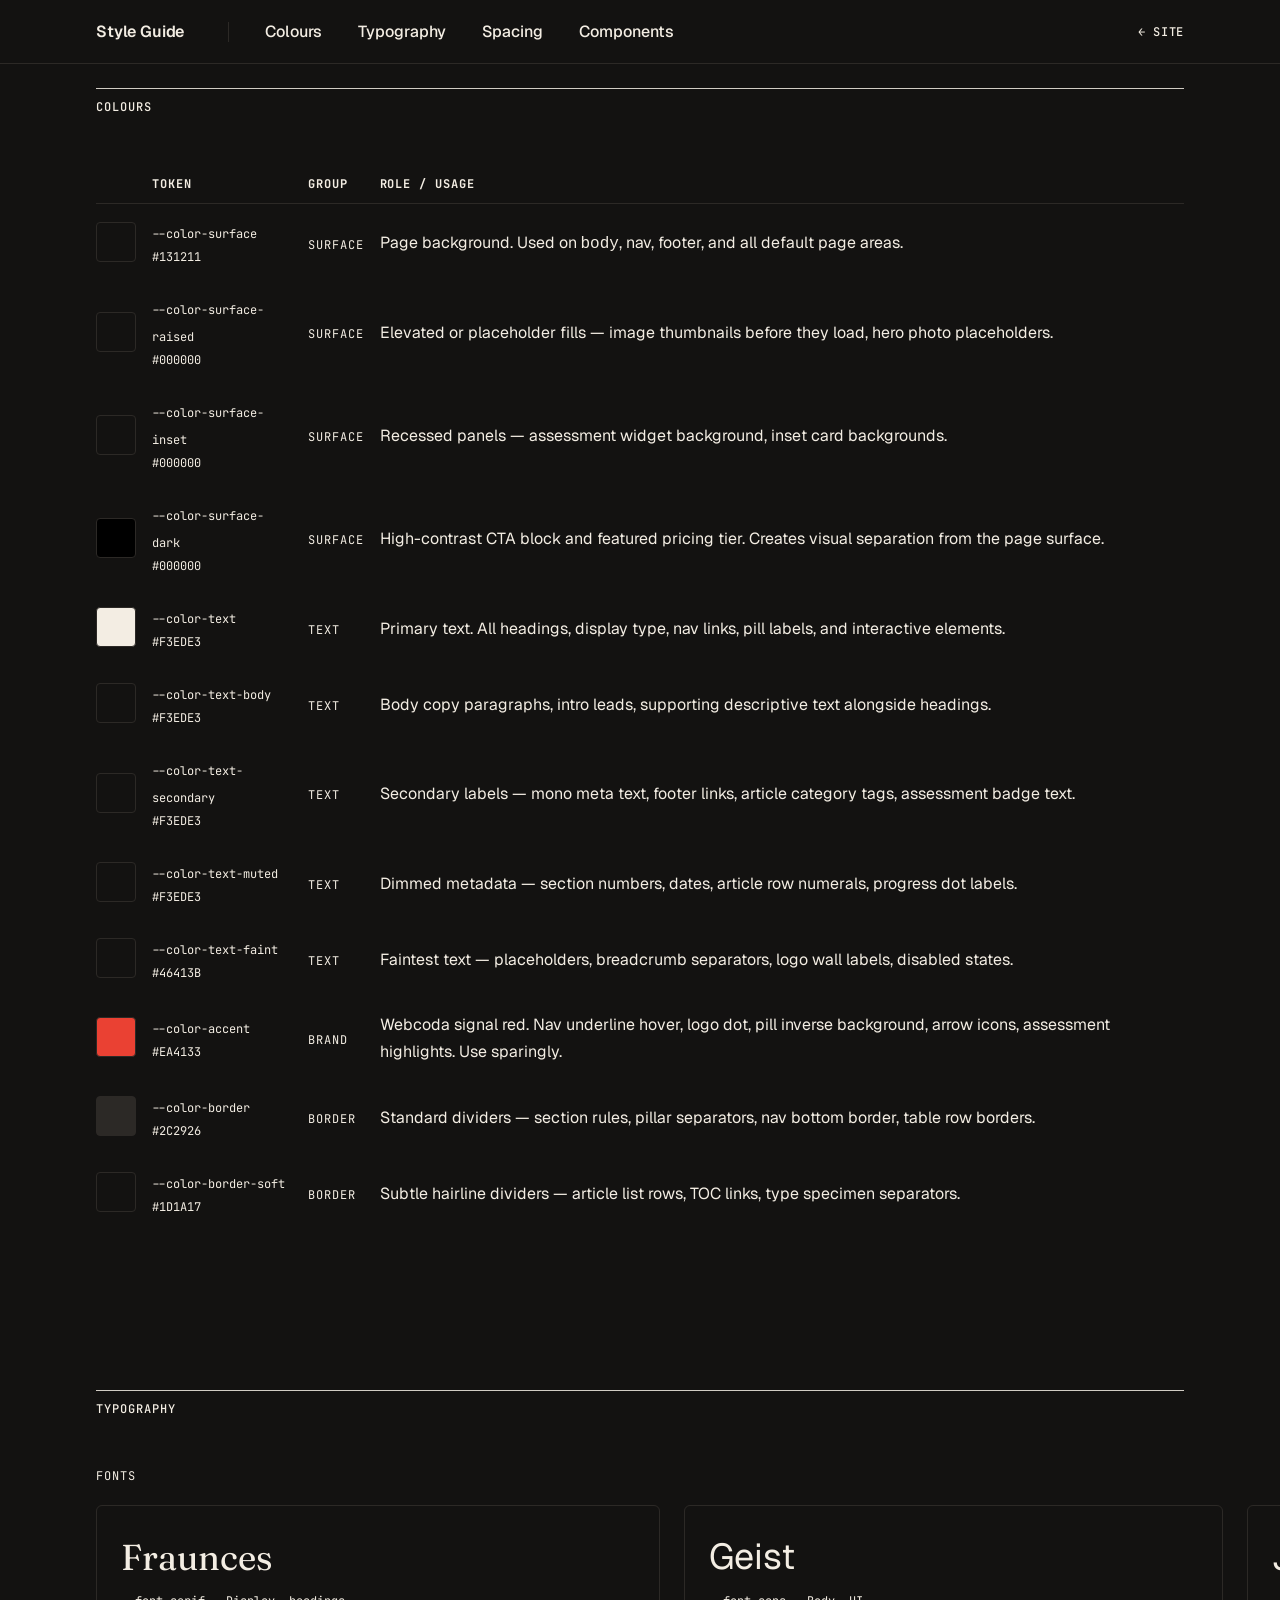
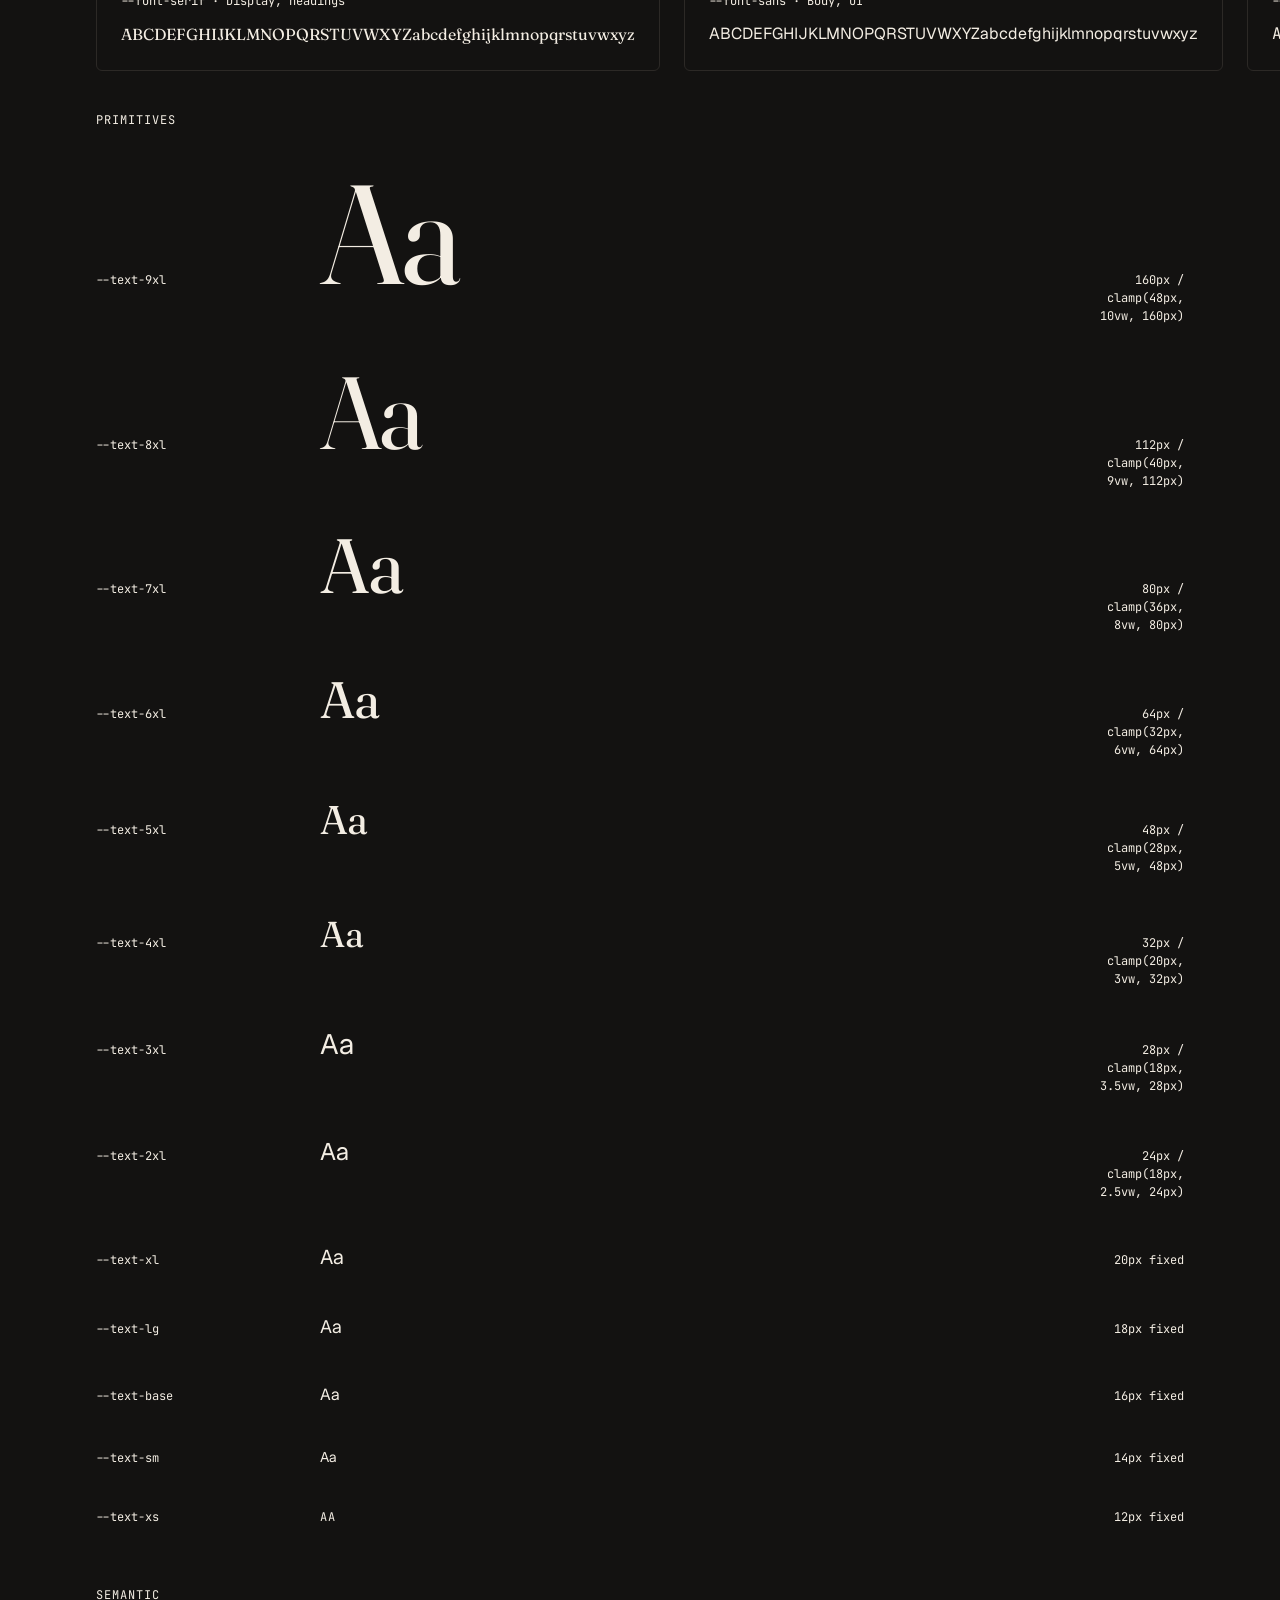
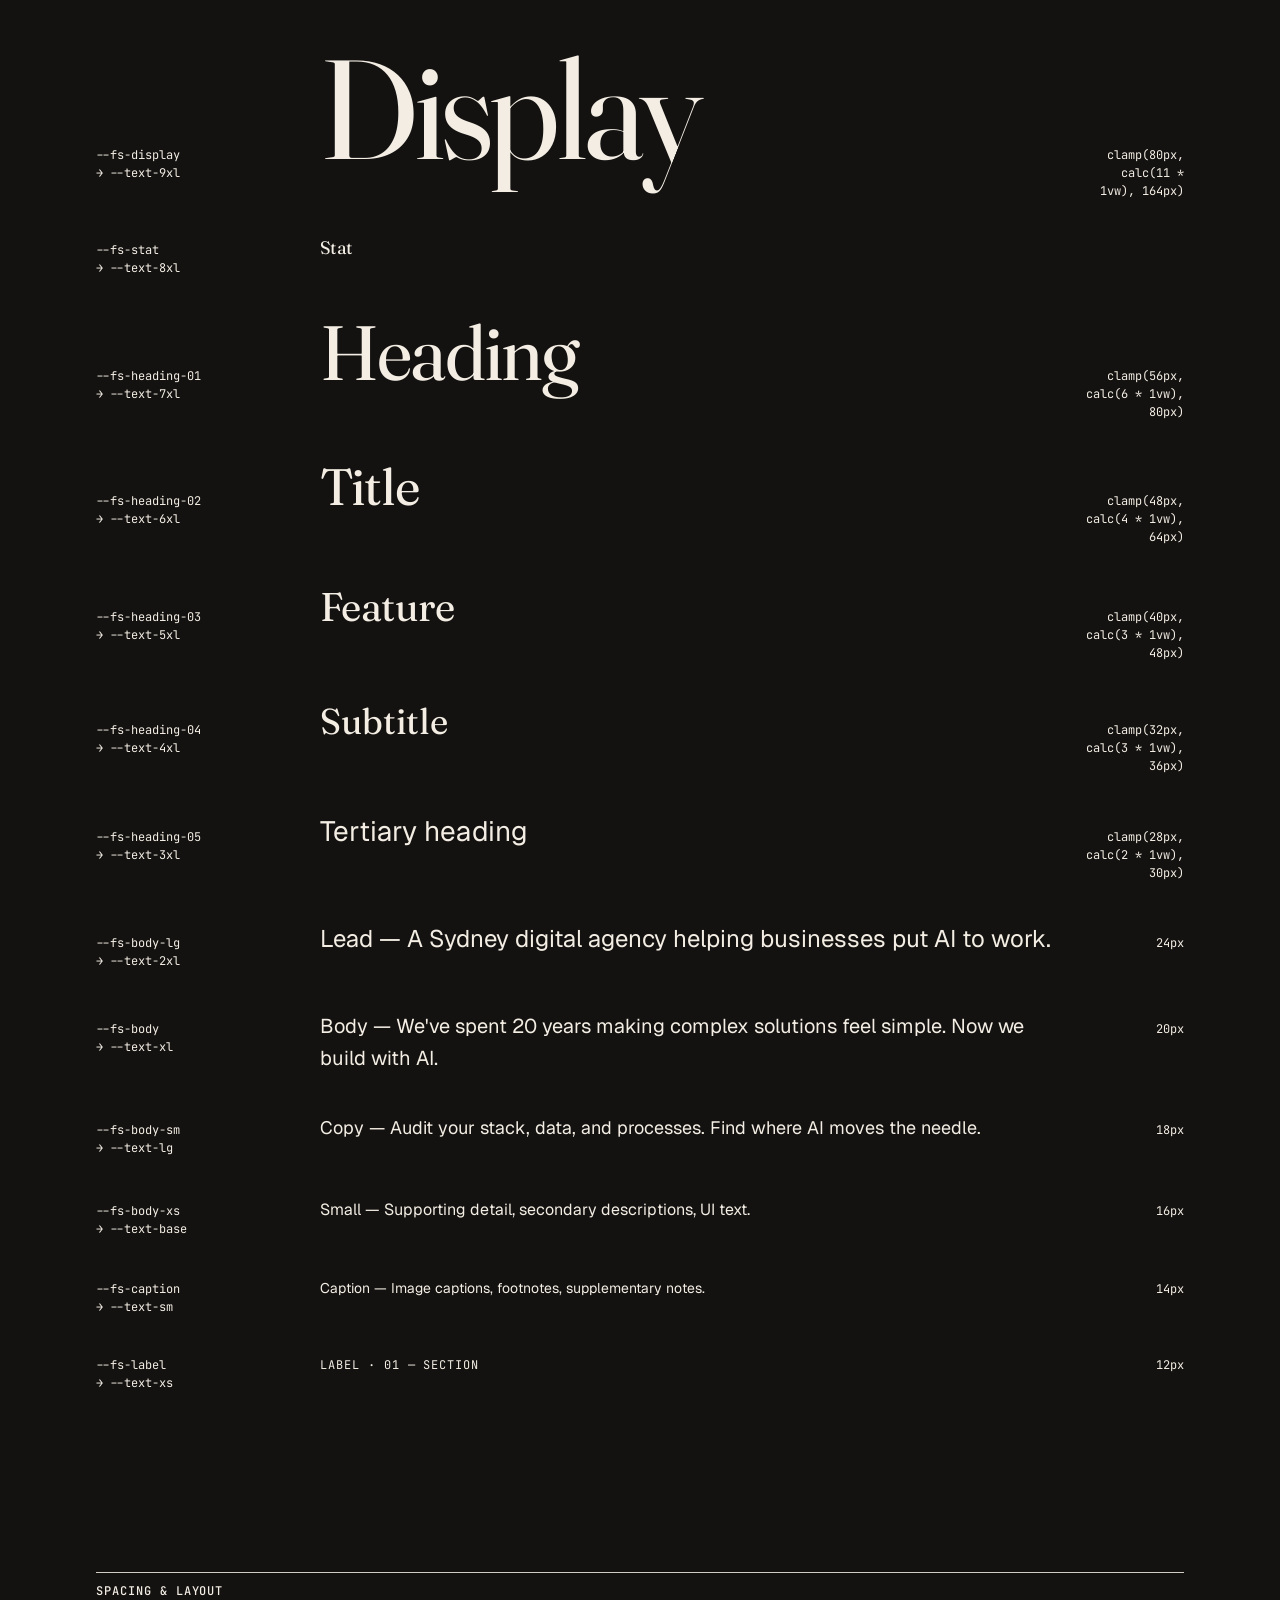
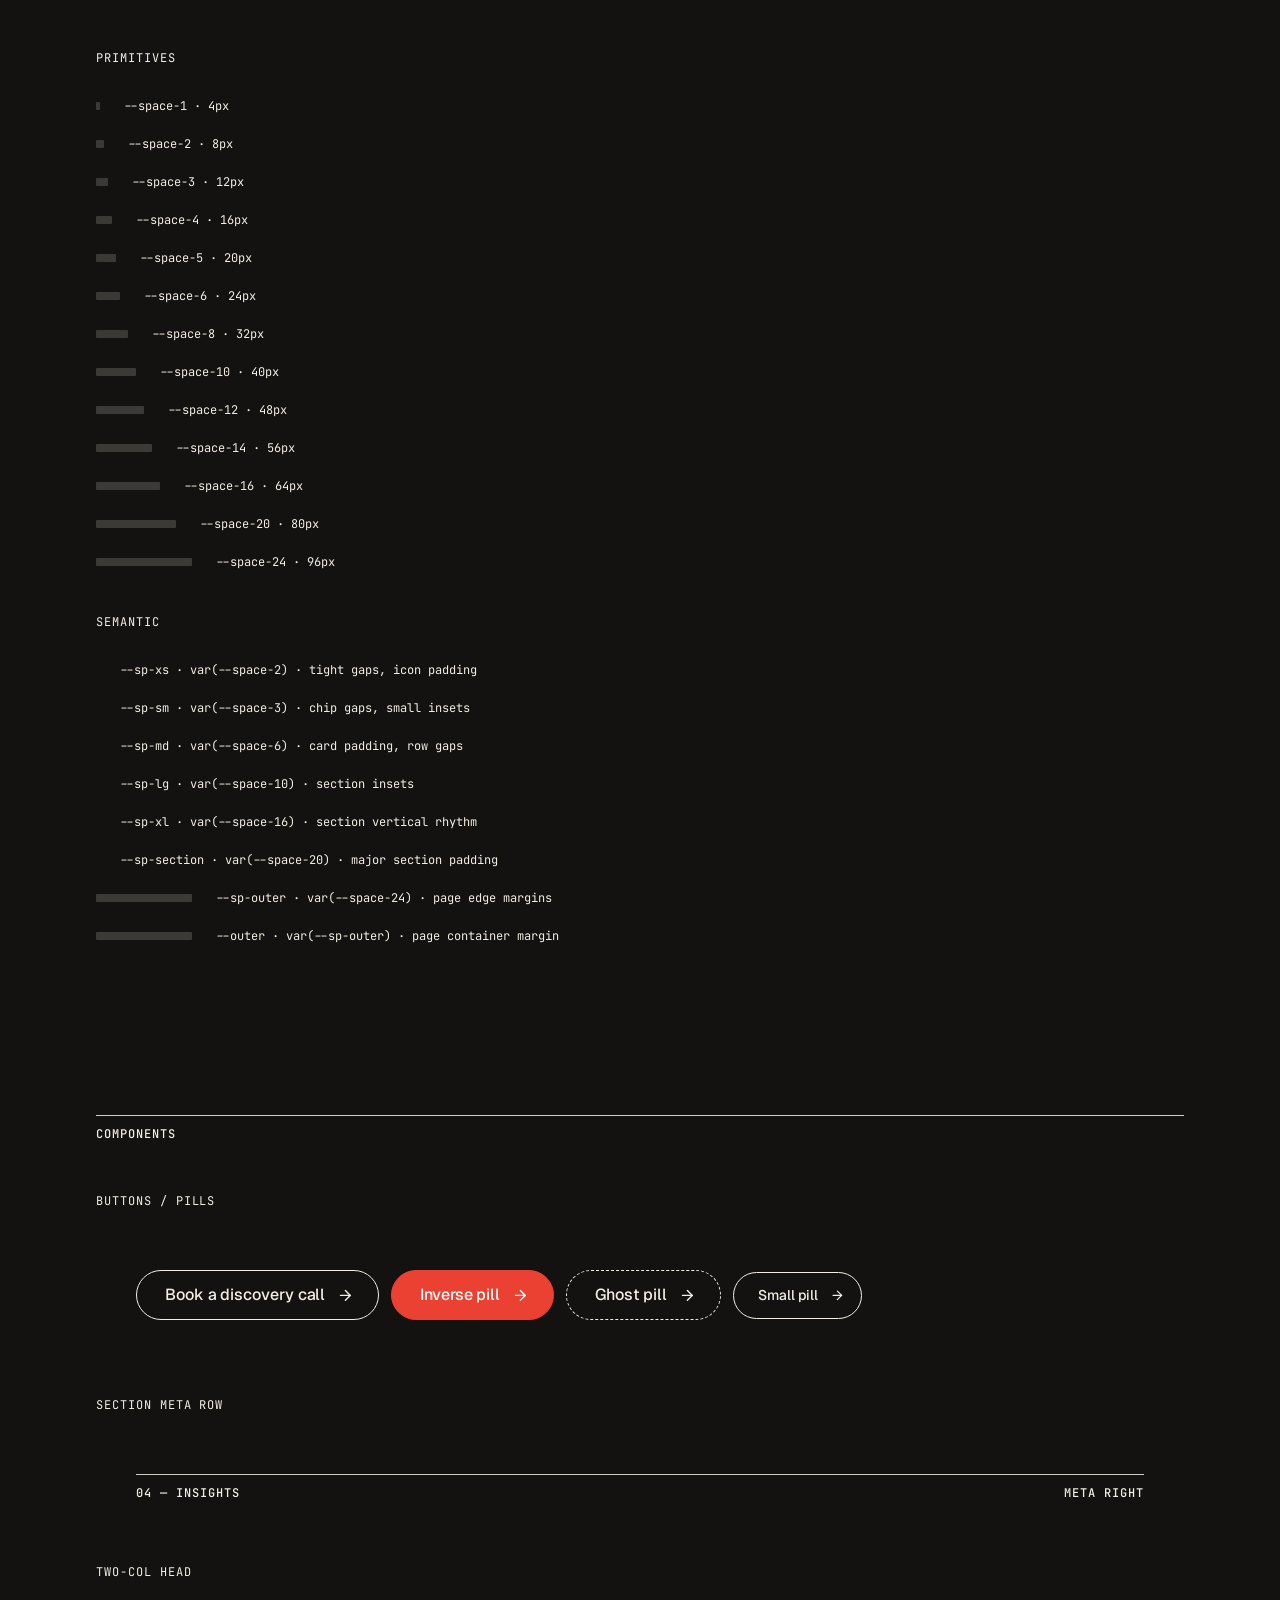
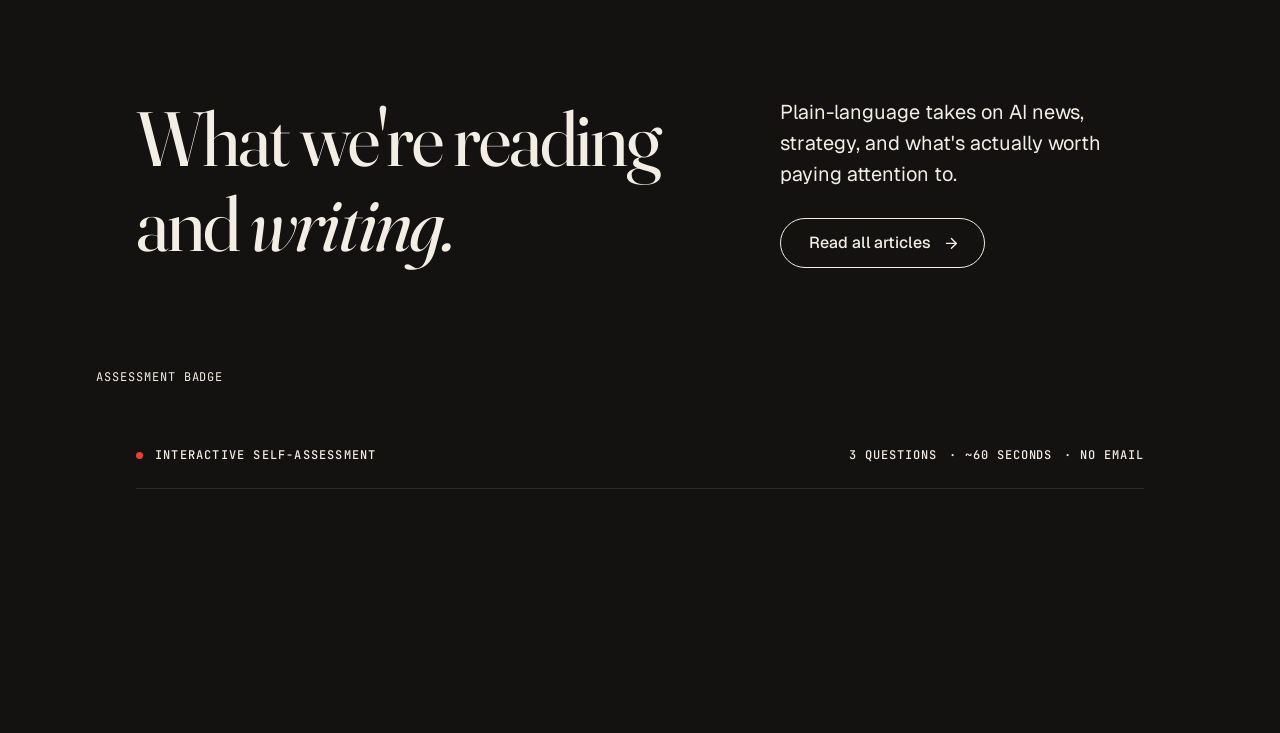
==== commit a8e13a05: "feat: spacing inspector, token cleanup, hero margin fix, spacing adjustments" ====
--- a/styleguide.html
+++ b/styleguide.html
@@ -9,220 +9,414 @@
   <link rel="stylesheet" href="styles.css">
   <style>
     /* ── Style guide shell ── */
-    body { background: var(--bg); color: var(--text); font-family: var(--f-sans); padding: 0; margin: 0; }
-
+    body { background: var(--color-surface); color: var(--color-text); font-family: var(--font-sans); padding: 0; margin: 0; -webkit-font-smoothing: antialiased; }
+
+    /* Nav — mirrors wc-nav from the site */
     .sg-nav {
       position: sticky; top: 0; z-index: 100;
-      background: var(--bg); border-bottom: 1px solid var(--border);
-      padding: 0 40px;
-      display: flex; align-items: center; gap: 32px;
-      height: 56px;
+      background: var(--color-surface); border-bottom: 1px solid var(--color-border);
+      padding: 0 var(--outer);
+      display: flex; align-items: center; gap: 36px;
+      height: 64px;
     }
+    .sg-nav-title {
+      font-family: var(--font-sans); font-size: var(--fs-body-xs); font-weight: 600;
+      letter-spacing: -0.01em; color: var(--color-text); margin-right: 8px;
+      white-space: nowrap;
+    }
+    .sg-nav-sep { width: 1px; height: 20px; background: var(--color-border); flex-shrink: 0; }
     .sg-nav a {
-      font-family: var(--f-mono); font-size: 11px; letter-spacing: 0.08em;
-      text-transform: uppercase; color: var(--ink-faint); text-decoration: none;
+      font-family: var(--font-sans); font-size: var(--fs-body-xs); font-weight: 500;
+      color: var(--color-text-secondary); text-decoration: none; white-space: nowrap;
     }
-    .sg-nav a:hover { color: var(--text); }
-    .sg-logo { font-family: var(--f-mono); font-size: 12px; letter-spacing: 0.1em; color: var(--accent); margin-right: 16px; }
-
-    .sg-page { max-width: 1200px; margin: 0 auto; padding: 0 40px 120px; }
-
-    .sg-section { padding: 64px 0 0; border-top: 1px solid var(--border); margin-top: 64px; }
-    .sg-section:first-child { border-top: none; margin-top: 40px; }
-
-    .sg-label {
-      font-family: var(--f-mono); font-size: 11px; letter-spacing: 0.1em;
-      text-transform: uppercase; color: var(--accent); margin-bottom: 32px;
-      display: flex; align-items: center; gap: 12px;
-    }
-    .sg-label::after { content: ''; flex: 1; height: 1px; background: var(--border); }
+    .sg-nav a:hover { color: var(--color-text); }
+    .sg-nav .back { margin-left: auto; font-family: var(--font-mono); font-size: var(--fs-label); letter-spacing: 0.06em; text-transform: uppercase; }
+
+    /* Page container — matches wc-container outer margins */
+    .sg-page { padding: 0 var(--outer) 160px; }
+
+    /* Sections — site uses rule + section-meta-row pattern */
+    .sg-section { padding-top: 80px; margin-top: 80px; }
+    .sg-section:first-child { margin-top: 24px; padding-top: 0; }
+    .sg-section-head { margin-bottom: 40px; }
 
     .sg-row { display: flex; flex-wrap: wrap; gap: 12px; align-items: flex-start; margin-bottom: 24px; }
     .sg-col { display: flex; flex-direction: column; gap: 12px; }
 
-    /* Colour swatches */
-    .swatch-grid { display: grid; grid-template-columns: repeat(auto-fill, minmax(140px, 1fr)); gap: 12px; }
-    .swatch {
-      border-radius: 6px; overflow: hidden;
-      border: 1px solid var(--border);
+    /* Colour table */
+    .colour-table { width: 100%; border-collapse: collapse; }
+    .colour-table th {
+      font-family: var(--font-mono); font-size: var(--fs-label); letter-spacing: 0.08em; text-transform: uppercase;
+      color: var(--color-text-secondary); text-align: left; padding: 10px 16px 10px 0;
+      border-bottom: 1px solid var(--color-border);
     }
-    .swatch-color { height: 72px; }
-    .swatch-info { padding: 10px 12px; background: var(--bg); }
-    .swatch-name { font-family: var(--f-mono); font-size: 11px; color: var(--text); display: block; margin-bottom: 2px; }
-    .swatch-val { font-family: var(--f-mono); font-size: 10px; color: var(--ink-faint); display: block; }
+    .colour-table th:first-child { width: 48px; padding-left: 0; }
+    .colour-table td { padding: 14px 16px 14px 0; border-bottom: 1px solid var(--color-border-soft); vertical-align: middle; }
+    .colour-table td:first-child { padding-left: 0; }
+    .colour-table tr:last-child td { border-bottom: none; }
+    .colour-swatch { width: 40px; height: 40px; border-radius: 4px; border: 1px solid var(--color-border); display: block; }
+    .colour-token { font-family: var(--font-mono); font-size: var(--fs-label); color: var(--color-text); }
+    .colour-hex { font-family: var(--font-mono); font-size: var(--fs-label); color: var(--color-text-secondary); margin-top: 3px; }
+    .colour-group { font-family: var(--font-mono); font-size: var(--fs-label); letter-spacing: 0.08em; text-transform: uppercase; color: var(--color-text-secondary); }
+    .colour-usage { font-family: var(--font-sans); font-size: var(--fs-body-xs); color: var(--color-text); line-height: 1.5; }
 
     /* Type specimens */
     .type-row {
-      display: grid; grid-template-columns: 180px 1fr 100px;
+      display: grid; grid-template-columns: 200px 1fr 100px;
       align-items: baseline; gap: 24px; padding: 20px 0;
-      border-bottom: 1px solid var(--rule-soft);
+      border-bottom: 1px solid var(--color-border-soft);
     }
     .type-row:last-child { border-bottom: none; }
-    .type-meta { font-family: var(--f-mono); font-size: 11px; color: var(--ink-faint); }
-    .type-size { font-family: var(--f-mono); font-size: 11px; color: var(--ink-faint); text-align: right; }
+    .type-meta { font-family: var(--font-mono); font-size: var(--fs-label); color: var(--color-text-secondary); }
+    .type-responsive { font-family: var(--font-mono); font-size: var(--fs-label); color: var(--color-text-faint); margin-top: 4px; }
+    .type-size { font-family: var(--font-mono); font-size: var(--fs-label); color: var(--color-text-secondary); text-align: right; }
 
     /* Spacing scale */
-    .space-row { display: flex; align-items: center; gap: 24px; padding: 8px 0; border-bottom: 1px solid var(--rule-soft); }
-    .space-bar { background: var(--accent); height: 8px; border-radius: 2px; flex-shrink: 0; }
-    .space-meta { font-family: var(--f-mono); font-size: 11px; color: var(--ink-faint); min-width: 160px; }
+    .space-row { display: flex; align-items: center; gap: 24px; padding: 10px 0; border-bottom: 1px solid var(--color-border-soft); }
+    .space-bar { background: var(--color-text); opacity: 0.18; height: 8px; border-radius: 1px; flex-shrink: 0; }
+    .space-meta { font-family: var(--font-mono); font-size: var(--fs-label); color: var(--color-text-secondary); min-width: 220px; }
 
     /* Token table */
-    .token-table { width: 100%; border-collapse: collapse; font-size: 14px; }
-    .token-table th { font-family: var(--f-mono); font-size: 10px; letter-spacing: 0.08em; text-transform: uppercase; color: var(--ink-faint); text-align: left; padding: 10px 16px; border-bottom: 1px solid var(--border); }
-    .token-table td { padding: 12px 16px; border-bottom: 1px solid var(--rule-soft); vertical-align: middle; }
+    .token-table { width: 100%; border-collapse: collapse; font-size: var(--fs-body-xs); }
+    .token-table th { font-family: var(--font-mono); font-size: var(--fs-label); letter-spacing: 0.08em; text-transform: uppercase; color: var(--color-text-secondary); text-align: left; padding: 10px 16px 10px 0; border-bottom: 1px solid var(--color-border); }
+    .token-table th:first-child { padding-left: 0; }
+    .token-table td { padding: 12px 16px 12px 0; border-bottom: 1px solid var(--color-border-soft); vertical-align: middle; }
+    .token-table td:first-child { padding-left: 0; }
     .token-table tr:last-child td { border-bottom: none; }
-    .token-name { font-family: var(--f-mono); font-size: 12px; color: var(--accent); }
-    .token-val { font-family: var(--f-mono); font-size: 12px; color: var(--ink-faint); }
+    .token-name { font-family: var(--font-mono); font-size: var(--fs-label); color: var(--color-text); }
+    .token-val { font-family: var(--font-mono); font-size: var(--fs-label); color: var(--color-text-secondary); }
     .token-preview { }
 
     /* Component demos */
-    .sg-demo { padding: 40px; background: var(--paper); border-radius: 8px; margin-bottom: 12px; }
-    .sg-demo-label { font-family: var(--f-mono); font-size: 10px; letter-spacing: 0.08em; text-transform: uppercase; color: var(--ink-faint); margin-bottom: 20px; }
+    .sg-demo { padding: 40px; background: var(--color-surface-inset); border: 1px solid var(--color-border-soft); margin-bottom: 12px; }
+    .sg-demo-label { font-family: var(--font-mono); font-size: var(--fs-label); letter-spacing: 0.08em; text-transform: uppercase; color: var(--color-text-secondary); margin-bottom: 20px; }
   </style>
 </head>
 <body>
 
 <nav class="sg-nav">
-  <span class="sg-logo">Style Guide</span>
+  <span class="sg-nav-title">Style Guide</span>
+  <span class="sg-nav-sep"></span>
   <a href="#colours">Colours</a>
   <a href="#type">Typography</a>
   <a href="#spacing">Spacing</a>
-  <a href="#tokens">All Tokens</a>
   <a href="#components">Components</a>
-  <a href="index.html" style="margin-left:auto; color: var(--text);">← Back to site</a>
+  <a href="index.html" class="back">← Site</a>
 </nav>
 
 <div class="sg-page">
 
   <!-- ── Colours ── -->
   <section class="sg-section" id="colours">
-    <div class="sg-label">Colours</div>
-
-    <div class="sg-demo-label">Surface</div>
-    <div class="swatch-grid" style="margin-bottom:32px">
-      <div class="swatch"><div class="swatch-color" style="background:var(--bg)"></div><div class="swatch-info"><span class="swatch-name">--bg</span><span class="swatch-val">#131211</span></div></div>
-      <div class="swatch"><div class="swatch-color" style="background:var(--bg-2)"></div><div class="swatch-info"><span class="swatch-name">--bg-2</span><span class="swatch-val">#000000</span></div></div>
-      <div class="swatch"><div class="swatch-color" style="background:var(--bg-inset)"></div><div class="swatch-info"><span class="swatch-name">--bg-inset</span><span class="swatch-val">#000000</span></div></div>
-      <div class="swatch"><div class="swatch-color" style="background:var(--bg-elevated)"></div><div class="swatch-info"><span class="swatch-name">--bg-elevated</span><span class="swatch-val">#000000</span></div></div>
-    </div>
-
-    <div class="sg-demo-label">Text</div>
-    <div class="swatch-grid" style="margin-bottom:32px">
-      <div class="swatch"><div class="swatch-color" style="background:var(--text)"></div><div class="swatch-info"><span class="swatch-name">--text</span><span class="swatch-val">#F3EDE3</span></div></div>
-      <div class="swatch"><div class="swatch-color" style="background:var(--text-soft)"></div><div class="swatch-info"><span class="swatch-name">--text-soft</span><span class="swatch-val">#F3EDE3</span></div></div>
-      <div class="swatch"><div class="swatch-color" style="background:var(--text-mute)"></div><div class="swatch-info"><span class="swatch-name">--text-mute</span><span class="swatch-val">#F3EDE3</span></div></div>
-      <div class="swatch"><div class="swatch-color" style="background:var(--text-faint);border:1px solid var(--border)"></div><div class="swatch-info"><span class="swatch-name">--text-faint</span><span class="swatch-val">#46413B</span></div></div>
-    </div>
-
-    <div class="sg-demo-label">Brand & Borders</div>
-    <div class="swatch-grid">
-      <div class="swatch"><div class="swatch-color" style="background:var(--accent)"></div><div class="swatch-info"><span class="swatch-name">--accent</span><span class="swatch-val">#EA4133</span></div></div>
-      <div class="swatch"><div class="swatch-color" style="background:var(--border)"></div><div class="swatch-info"><span class="swatch-name">--border</span><span class="swatch-val">#2C2926</span></div></div>
-      <div class="swatch"><div class="swatch-color" style="background:var(--border-soft)"></div><div class="swatch-info"><span class="swatch-name">--border-soft</span><span class="swatch-val">#1D1A17</span></div></div>
-    </div>
+    <div class="sg-section-head">
+      <div class="rule"></div>
+      <div class="section-meta-row"><div class="left"><span class="t-meta">Colours</span></div></div>
+    </div>
+
+    <table class="colour-table">
+      <thead>
+        <tr>
+          <th></th>
+          <th>Token</th>
+          <th>Group</th>
+          <th>Role / Usage</th>
+        </tr>
+      </thead>
+      <tbody>
+        <tr>
+          <td><span class="colour-swatch" style="background:var(--color-surface)"></span></td>
+          <td><span class="colour-token">--color-surface</span><div class="colour-hex">#131211</div></td>
+          
+          <td><span class="colour-group">Surface</span></td>
+          <td><span class="colour-usage">Page background. Used on <code>body</code>, nav, footer, and all default page areas.</span></td>
+        </tr>
+        <tr>
+          <td><span class="colour-swatch" style="background:var(--color-surface-raised)"></span></td>
+          <td><span class="colour-token">--color-surface-raised</span><div class="colour-hex">#000000</div></td>
+          
+          <td><span class="colour-group">Surface</span></td>
+          <td><span class="colour-usage">Elevated or placeholder fills — image thumbnails before they load, hero photo placeholders.</span></td>
+        </tr>
+        <tr>
+          <td><span class="colour-swatch" style="background:var(--color-surface-inset)"></span></td>
+          <td><span class="colour-token">--color-surface-inset</span><div class="colour-hex">#000000</div></td>
+          
+          <td><span class="colour-group">Surface</span></td>
+          <td><span class="colour-usage">Recessed panels — assessment widget background, inset card backgrounds.</span></td>
+        </tr>
+        <tr>
+          <td><span class="colour-swatch" style="background:var(--color-surface-dark)"></span></td>
+          <td><span class="colour-token">--color-surface-dark</span><div class="colour-hex">#000000</div></td>
+          
+          <td><span class="colour-group">Surface</span></td>
+          <td><span class="colour-usage">High-contrast CTA block and featured pricing tier. Creates visual separation from the page surface.</span></td>
+        </tr>
+        <tr>
+          <td><span class="colour-swatch" style="background:var(--color-text)"></span></td>
+          <td><span class="colour-token">--color-text</span><div class="colour-hex">#F3EDE3</div></td>
+          
+          <td><span class="colour-group">Text</span></td>
+          <td><span class="colour-usage">Primary text. All headings, display type, nav links, pill labels, and interactive elements.</span></td>
+        </tr>
+        <tr>
+          <td><span class="colour-swatch" style="background:var(--color-text-body)"></span></td>
+          <td><span class="colour-token">--color-text-body</span><div class="colour-hex">#F3EDE3</div></td>
+          
+          <td><span class="colour-group">Text</span></td>
+          <td><span class="colour-usage">Body copy paragraphs, intro leads, supporting descriptive text alongside headings.</span></td>
+        </tr>
+        <tr>
+          <td><span class="colour-swatch" style="background:var(--color-text-secondary)"></span></td>
+          <td><span class="colour-token">--color-text-secondary</span><div class="colour-hex">#F3EDE3</div></td>
+          
+          <td><span class="colour-group">Text</span></td>
+          <td><span class="colour-usage">Secondary labels — mono meta text, footer links, article category tags, assessment badge text.</span></td>
+        </tr>
+        <tr>
+          <td><span class="colour-swatch" style="background:var(--color-text-muted)"></span></td>
+          <td><span class="colour-token">--color-text-muted</span><div class="colour-hex">#F3EDE3</div></td>
+          
+          <td><span class="colour-group">Text</span></td>
+          <td><span class="colour-usage">Dimmed metadata — section numbers, dates, article row numerals, progress dot labels.</span></td>
+        </tr>
+        <tr>
+          <td><span class="colour-swatch" style="background:var(--color-text-faint); border:1px solid var(--color-border)"></span></td>
+          <td><span class="colour-token">--color-text-faint</span><div class="colour-hex">#46413B</div></td>
+          
+          <td><span class="colour-group">Text</span></td>
+          <td><span class="colour-usage">Faintest text — placeholders, breadcrumb separators, logo wall labels, disabled states.</span></td>
+        </tr>
+        <tr>
+          <td><span class="colour-swatch" style="background:var(--color-accent)"></span></td>
+          <td><span class="colour-token">--color-accent</span><div class="colour-hex">#EA4133</div></td>
+          
+          <td><span class="colour-group">Brand</span></td>
+          <td><span class="colour-usage">Webcoda signal red. Nav underline hover, logo dot, pill inverse background, arrow icons, assessment highlights. Use sparingly.</span></td>
+        </tr>
+        <tr>
+          <td><span class="colour-swatch" style="background:var(--color-border)"></span></td>
+          <td><span class="colour-token">--color-border</span><div class="colour-hex">#2C2926</div></td>
+          
+          <td><span class="colour-group">Border</span></td>
+          <td><span class="colour-usage">Standard dividers — section rules, pillar separators, nav bottom border, table row borders.</span></td>
+        </tr>
+        <tr>
+          <td><span class="colour-swatch" style="background:var(--color-border-soft)"></span></td>
+          <td><span class="colour-token">--color-border-soft</span><div class="colour-hex">#1D1A17</div></td>
+          
+          <td><span class="colour-group">Border</span></td>
+          <td><span class="colour-usage">Subtle hairline dividers — article list rows, TOC links, type specimen separators.</span></td>
+        </tr>
+      </tbody>
+    </table>
   </section>
 
   <!-- ── Typography ── -->
   <section class="sg-section" id="type">
-    <div class="sg-label">Typography</div>
+    <div class="sg-section-head">
+      <div class="rule"></div>
+      <div class="section-meta-row"><div class="left"><span class="t-meta">Typography</span></div></div>
+    </div>
 
     <div class="sg-demo-label">Fonts</div>
     <div style="display:grid;grid-template-columns:repeat(3,1fr);gap:24px;margin-bottom:40px">
-      <div style="padding:24px;border:1px solid var(--border);border-radius:6px">
-        <div style="font-family:var(--f-serif);font-size:32px;margin-bottom:8px">Fraunces</div>
-        <div class="token-val">--f-serif · Display, headings</div>
-        <div style="font-family:var(--f-serif);font-size:14px;margin-top:12px;color:var(--ink-faint)">ABCDEFGHIJKLMNOPQRSTUVWXYZabcdefghijklmnopqrstuvwxyz</div>
-      </div>
-      <div style="padding:24px;border:1px solid var(--border);border-radius:6px">
-        <div style="font-family:var(--f-sans);font-size:32px;margin-bottom:8px">Geist</div>
-        <div class="token-val">--f-sans · Body, UI</div>
-        <div style="font-family:var(--f-sans);font-size:14px;margin-top:12px;color:var(--ink-faint)">ABCDEFGHIJKLMNOPQRSTUVWXYZabcdefghijklmnopqrstuvwxyz</div>
-      </div>
-      <div style="padding:24px;border:1px solid var(--border);border-radius:6px">
-        <div style="font-family:var(--f-mono);font-size:28px;margin-bottom:8px">JetBrains</div>
-        <div class="token-val">--f-mono · Meta, labels</div>
-        <div style="font-family:var(--f-mono);font-size:14px;margin-top:12px;color:var(--ink-faint)">ABCDEFGHIJKLMNOPQRSTUVWXYZabcdefghijklmnopqrstuvwxyz</div>
-      </div>
-    </div>
-
-    <div class="sg-demo-label">Type Scale</div>
+      <div style="padding:24px;border:1px solid var(--color-border);border-radius:6px">
+        <div style="font-family:var(--font-serif);font-size: var(--fs-heading-04);margin-bottom:8px">Fraunces</div>
+        <div class="token-val">--font-serif · Display, headings</div>
+        <div style="font-family:var(--font-serif);font-size: var(--fs-body-xs);margin-top:12px;color:var(--color-text-faint)">ABCDEFGHIJKLMNOPQRSTUVWXYZabcdefghijklmnopqrstuvwxyz</div>
+      </div>
+      <div style="padding:24px;border:1px solid var(--color-border);border-radius:6px">
+        <div style="font-family:var(--font-sans);font-size: var(--fs-heading-04);margin-bottom:8px">Geist</div>
+        <div class="token-val">--font-sans · Body, UI</div>
+        <div style="font-family:var(--font-sans);font-size: var(--fs-body-xs);margin-top:12px;color:var(--color-text-faint)">ABCDEFGHIJKLMNOPQRSTUVWXYZabcdefghijklmnopqrstuvwxyz</div>
+      </div>
+      <div style="padding:24px;border:1px solid var(--color-border);border-radius:6px">
+        <div style="font-family:var(--font-mono);font-size: var(--fs-heading-04);margin-bottom:8px">JetBrains</div>
+        <div class="token-val">--font-mono · Meta, labels</div>
+        <div style="font-family:var(--font-mono);font-size: var(--fs-body-xs);margin-top:12px;color:var(--color-text-faint)">ABCDEFGHIJKLMNOPQRSTUVWXYZabcdefghijklmnopqrstuvwxyz</div>
+      </div>
+    </div>
+
+    <div class="sg-demo-label">Primitives</div>
+    <div style="margin-bottom:40px">
+      <div class="type-row">
+        <div class="type-meta">--text-9xl</div>
+        <div style="font-family:var(--font-serif);font-size:var(--text-9xl);line-height:0.92;letter-spacing:-0.03em">Aa</div>
+        <div class="type-size" id="sz-9xl"></div>
+      </div>
+      <div class="type-row">
+        <div class="type-meta">--text-8xl</div>
+        <div style="font-family:var(--font-serif);font-size:var(--text-8xl);line-height:0.93;letter-spacing:-0.03em">Aa</div>
+        <div class="type-size" id="sz-8xl"></div>
+      </div>
+      <div class="type-row">
+        <div class="type-meta">--text-7xl</div>
+        <div style="font-family:var(--font-serif);font-size:var(--text-7xl);line-height:0.95;letter-spacing:-0.025em">Aa</div>
+        <div class="type-size" id="sz-7xl"></div>
+      </div>
+      <div class="type-row">
+        <div class="type-meta">--text-6xl</div>
+        <div style="font-family:var(--font-serif);font-size:var(--text-6xl);line-height:1;letter-spacing:-0.02em">Aa</div>
+        <div class="type-size" id="sz-6xl"></div>
+      </div>
+      <div class="type-row">
+        <div class="type-meta">--text-5xl</div>
+        <div style="font-family:var(--font-serif);font-size:var(--text-5xl);line-height:1.05;letter-spacing:-0.015em">Aa</div>
+        <div class="type-size" id="sz-5xl"></div>
+      </div>
+      <div class="type-row">
+        <div class="type-meta">--text-4xl</div>
+        <div style="font-family:var(--font-serif);font-size:var(--text-4xl);line-height:1.1">Aa</div>
+        <div class="type-size" id="sz-4xl"></div>
+      </div>
+      <div class="type-row">
+        <div class="type-meta">--text-3xl</div>
+        <div style="font-family:var(--font-sans);font-size:var(--text-3xl);line-height:1.2">Aa</div>
+        <div class="type-size" id="sz-3xl"></div>
+      </div>
+      <div class="type-row">
+        <div class="type-meta">--text-2xl</div>
+        <div style="font-family:var(--font-sans);font-size:var(--text-2xl);line-height:1.4">Aa</div>
+        <div class="type-size" id="sz-2xl"></div>
+      </div>
+      <div class="type-row">
+        <div class="type-meta">--text-xl</div>
+        <div style="font-family:var(--font-sans);font-size:var(--text-xl);line-height:1.6">Aa</div>
+        <div class="type-size" id="sz-xl"></div>
+      </div>
+      <div class="type-row">
+        <div class="type-meta">--text-lg</div>
+        <div style="font-family:var(--font-sans);font-size:var(--text-lg);line-height:1.6">Aa</div>
+        <div class="type-size" id="sz-lg"></div>
+      </div>
+      <div class="type-row">
+        <div class="type-meta">--text-base</div>
+        <div style="font-family:var(--font-sans);font-size:var(--text-base);line-height:1.6">Aa</div>
+        <div class="type-size" id="sz-base"></div>
+      </div>
+      <div class="type-row">
+        <div class="type-meta">--text-sm</div>
+        <div style="font-family:var(--font-sans);font-size:var(--text-sm);line-height:1.5">Aa</div>
+        <div class="type-size" id="sz-sm"></div>
+      </div>
+      <div class="type-row">
+        <div class="type-meta">--text-xs</div>
+        <div style="font-family:var(--font-mono);font-size:var(--text-xs);letter-spacing:0.08em;text-transform:uppercase">Aa</div>
+        <div class="type-size" id="sz-xs"></div>
+      </div>
+    </div>
+
+    <div class="sg-demo-label">Semantic</div>
     <div>
       <div class="type-row">
-        <div class="type-meta">--fs-display</div>
-        <div style="font-family:var(--f-serif);font-size:var(--fs-display);line-height:0.92;letter-spacing:-0.03em">Display</div>
-        <div class="type-size" id="sz-display"></div>
-      </div>
-      <div class="type-row">
-        <div class="type-meta">--fs-section</div>
-        <div style="font-family:var(--f-serif);font-size:var(--fs-section);line-height:0.95;letter-spacing:-0.025em">Section Head</div>
-        <div class="type-size" id="sz-section"></div>
-      </div>
-      <div class="type-row">
-        <div class="type-meta">--fs-statement</div>
-        <div style="font-family:var(--f-serif);font-size:var(--fs-statement);line-height:1;letter-spacing:-0.02em">Statement</div>
-        <div class="type-size" id="sz-statement"></div>
-      </div>
-      <div class="type-row">
-        <div class="type-meta">--fs-step</div>
-        <div style="font-family:var(--f-serif);font-size:var(--fs-step);line-height:1.1">Step / Name</div>
-        <div class="type-size" id="sz-step"></div>
-      </div>
-      <div class="type-row">
-        <div class="type-meta">--fs-lead</div>
-        <div style="font-family:var(--f-sans);font-size:var(--fs-lead);line-height:1.4">Lead / Intro text</div>
-        <div class="type-size" id="sz-lead"></div>
-      </div>
-      <div class="type-row">
-        <div class="type-meta">--fs-body</div>
-        <div style="font-family:var(--f-sans);font-size:var(--fs-body);line-height:1.6">Body copy — We're a digital agency that's spent 20 years making complex solutions feel simple.</div>
-        <div class="type-size" id="sz-body"></div>
-      </div>
-      <div class="type-row">
-        <div class="type-meta">--fs-body-sm</div>
-        <div style="font-family:var(--f-sans);font-size:var(--fs-body-sm);line-height:1.6">Small body — Audit your stack, data, and processes. Find where AI moves the needle.</div>
-        <div class="type-size" id="sz-body-sm"></div>
-      </div>
-      <div class="type-row">
-        <div class="type-meta">--fs-callout</div>
-        <div style="font-family:var(--f-sans);font-size:var(--fs-callout);font-weight:500">Callout / list item</div>
-        <div class="type-size" id="sz-callout"></div>
-      </div>
-      <div class="type-row">
-        <div class="type-meta">--fs-meta</div>
-        <div style="font-family:var(--f-mono);font-size:var(--fs-meta);letter-spacing:0.08em;text-transform:uppercase">META LABEL · 01 — SECTION</div>
-        <div class="type-size" id="sz-meta"></div>
+        <div class="type-meta">--fs-display<br><span style="color:var(--color-text-faint)">→ --text-9xl</span></div>
+        <div style="font-family:var(--font-serif);font-size:var(--fs-display);line-height:0.92;letter-spacing:-0.03em">Display</div>
+        <div class="type-size" id="sz-fs-display"></div>
+      </div>
+      <div class="type-row">
+        <div class="type-meta">--fs-stat<br><span style="color:var(--color-text-faint)">→ --text-8xl</span></div>
+        <div style="font-family:var(--font-serif);font-size:var(--fs-stat);line-height:0.93;letter-spacing:-0.03em">Stat</div>
+        <div class="type-size" id="sz-fs-stat"></div>
+      </div>
+      <div class="type-row">
+        <div class="type-meta">--fs-heading-01<br><span style="color:var(--color-text-faint)">→ --text-7xl</span></div>
+        <div style="font-family:var(--font-serif);font-size:var(--fs-heading-01);line-height:0.95;letter-spacing:-0.025em">Heading</div>
+        <div class="type-size" id="sz-fs-heading"></div>
+      </div>
+      <div class="type-row">
+        <div class="type-meta">--fs-heading-02<br><span style="color:var(--color-text-faint)">→ --text-6xl</span></div>
+        <div style="font-family:var(--font-serif);font-size:var(--fs-heading-02);line-height:1;letter-spacing:-0.02em">Title</div>
+        <div class="type-size" id="sz-fs-title"></div>
+      </div>
+      <div class="type-row">
+        <div class="type-meta">--fs-heading-03<br><span style="color:var(--color-text-faint)">→ --text-5xl</span></div>
+        <div style="font-family:var(--font-serif);font-size:var(--fs-heading-03);line-height:1.05;letter-spacing:-0.015em">Feature</div>
+        <div class="type-size" id="sz-fs-feature"></div>
+      </div>
+      <div class="type-row">
+        <div class="type-meta">--fs-heading-04<br><span style="color:var(--color-text-faint)">→ --text-4xl</span></div>
+        <div style="font-family:var(--font-serif);font-size:var(--fs-heading-04);line-height:1.1">Subtitle</div>
+        <div class="type-size" id="sz-fs-subtitle"></div>
+      </div>
+      <div class="type-row">
+        <div class="type-meta">--fs-heading-05<br><span style="color:var(--color-text-faint)">→ --text-3xl</span></div>
+        <div style="font-family:var(--font-sans);font-size:var(--fs-heading-05);line-height:1.2">Tertiary heading</div>
+        <div class="type-size" id="sz-fs-tertiary"></div>
+      </div>
+      <div class="type-row">
+        <div class="type-meta">--fs-body-lg<br><span style="color:var(--color-text-faint)">→ --text-2xl</span></div>
+        <div style="font-family:var(--font-sans);font-size:var(--fs-body-lg);line-height:1.4">Lead — A Sydney digital agency helping businesses put AI to work.</div>
+        <div class="type-size" id="sz-fs-lead"></div>
+      </div>
+      <div class="type-row">
+        <div class="type-meta">--fs-body<br><span style="color:var(--color-text-faint)">→ --text-xl</span></div>
+        <div style="font-family:var(--font-sans);font-size:var(--fs-body);line-height:1.6">Body — We've spent 20 years making complex solutions feel simple. Now we build with AI.</div>
+        <div class="type-size" id="sz-fs-body"></div>
+      </div>
+      <div class="type-row">
+        <div class="type-meta">--fs-body-sm<br><span style="color:var(--color-text-faint)">→ --text-lg</span></div>
+        <div style="font-family:var(--font-sans);font-size:var(--fs-body-sm);line-height:1.6">Copy — Audit your stack, data, and processes. Find where AI moves the needle.</div>
+        <div class="type-size" id="sz-fs-copy"></div>
+      </div>
+      <div class="type-row">
+        <div class="type-meta">--fs-body-xs<br><span style="color:var(--color-text-faint)">→ --text-base</span></div>
+        <div style="font-family:var(--font-sans);font-size:var(--fs-body-xs);line-height:1.6">Small — Supporting detail, secondary descriptions, UI text.</div>
+        <div class="type-size" id="sz-fs-small"></div>
+      </div>
+      <div class="type-row">
+        <div class="type-meta">--fs-caption<br><span style="color:var(--color-text-faint)">→ --text-sm</span></div>
+        <div style="font-family:var(--font-sans);font-size:var(--fs-caption);line-height:1.5">Caption — Image captions, footnotes, supplementary notes.</div>
+        <div class="type-size" id="sz-fs-caption"></div>
+      </div>
+      <div class="type-row">
+        <div class="type-meta">--fs-label<br><span style="color:var(--color-text-faint)">→ --text-xs</span></div>
+        <div style="font-family:var(--font-mono);font-size:var(--fs-label);letter-spacing:0.08em;text-transform:uppercase">Label · 01 — Section</div>
+        <div class="type-size" id="sz-fs-label"></div>
       </div>
     </div>
   </section>
 
   <!-- ── Spacing ── -->
   <section class="sg-section" id="spacing">
-    <div class="sg-label">Spacing & Layout</div>
+    <div class="sg-section-head">
+      <div class="rule"></div>
+      <div class="section-meta-row"><div class="left"><span class="t-meta">Spacing &amp; Layout</span></div></div>
+    </div>
     <div>
-      <div class="space-row"><div class="space-bar" style="width:var(--fs-meta)"></div><div class="space-meta">--fs-meta · 12px</div></div>
-      <div class="space-row"><div class="space-bar" style="width:16px"></div><div class="space-meta">16px · body-sm</div></div>
-      <div class="space-row"><div class="space-bar" style="width:24px"></div><div class="space-meta">24px · gap default</div></div>
-      <div class="space-row"><div class="space-bar" style="width:32px"></div><div class="space-meta">--gutter · 32px</div></div>
-      <div class="space-row"><div class="space-bar" style="width:36px"></div><div class="space-meta">36px · pillar/step gutter</div></div>
-      <div class="space-row"><div class="space-bar" style="width:40px"></div><div class="space-meta">40px</div></div>
-      <div class="space-row"><div class="space-bar" style="width:64px"></div><div class="space-meta">64px</div></div>
-      <div class="space-row"><div class="space-bar" style="width:96px"></div><div class="space-meta">--outer · 96px · page edge</div></div>
-      <div class="space-row"><div class="space-bar" style="width:120px"></div><div class="space-meta">--pad-section · 120px · section gap</div></div>
+      <div class="sg-demo-label" style="margin-top:0">Primitives</div>
+      <div class="space-row"><div class="space-bar" style="width:var(--space-1)"></div><div class="space-meta">--space-1 · 4px</div></div>
+      <div class="space-row"><div class="space-bar" style="width:var(--space-2)"></div><div class="space-meta">--space-2 · 8px</div></div>
+      <div class="space-row"><div class="space-bar" style="width:var(--space-3)"></div><div class="space-meta">--space-3 · 12px</div></div>
+      <div class="space-row"><div class="space-bar" style="width:var(--space-4)"></div><div class="space-meta">--space-4 · 16px</div></div>
+      <div class="space-row"><div class="space-bar" style="width:var(--space-5)"></div><div class="space-meta">--space-5 · 20px</div></div>
+      <div class="space-row"><div class="space-bar" style="width:var(--space-6)"></div><div class="space-meta">--space-6 · 24px</div></div>
+      <div class="space-row"><div class="space-bar" style="width:var(--space-8)"></div><div class="space-meta">--space-8 · 32px</div></div>
+      <div class="space-row"><div class="space-bar" style="width:var(--space-10)"></div><div class="space-meta">--space-10 · 40px</div></div>
+      <div class="space-row"><div class="space-bar" style="width:var(--space-12)"></div><div class="space-meta">--space-12 · 48px</div></div>
+      <div class="space-row"><div class="space-bar" style="width:var(--space-14)"></div><div class="space-meta">--space-14 · 56px</div></div>
+      <div class="space-row"><div class="space-bar" style="width:var(--space-16)"></div><div class="space-meta">--space-16 · 64px</div></div>
+      <div class="space-row"><div class="space-bar" style="width:var(--space-20)"></div><div class="space-meta">--space-20 · 80px</div></div>
+      <div class="space-row"><div class="space-bar" style="width:var(--space-24)"></div><div class="space-meta">--space-24 · 96px</div></div>
+
+      <div class="sg-demo-label" style="margin-top:32px">Semantic</div>
+      <div class="space-row"><div class="space-bar" style="width:var(--sp-xs)"></div><div class="space-meta">--sp-xs · var(--space-2) · tight gaps, icon padding</div></div>
+      <div class="space-row"><div class="space-bar" style="width:var(--sp-sm)"></div><div class="space-meta">--sp-sm · var(--space-3) · chip gaps, small insets</div></div>
+      <div class="space-row"><div class="space-bar" style="width:var(--sp-md)"></div><div class="space-meta">--sp-md · var(--space-6) · card padding, row gaps</div></div>
+      <div class="space-row"><div class="space-bar" style="width:var(--sp-lg)"></div><div class="space-meta">--sp-lg · var(--space-10) · section insets</div></div>
+      <div class="space-row"><div class="space-bar" style="width:var(--sp-xl)"></div><div class="space-meta">--sp-xl · var(--space-16) · section vertical rhythm</div></div>
+      <div class="space-row"><div class="space-bar" style="width:var(--sp-section)"></div><div class="space-meta">--sp-section · var(--space-20) · major section padding</div></div>
+      <div class="space-row"><div class="space-bar" style="width:var(--sp-outer)"></div><div class="space-meta">--sp-outer · var(--space-24) · page edge margins</div></div>
+      <div class="space-row"><div class="space-bar" style="width:var(--outer)"></div><div class="space-meta">--outer · var(--sp-outer) · page container margin</div></div>
     </div>
   </section>
 
-  <!-- ── All Tokens ── -->
-  <section class="sg-section" id="tokens">
-    <div class="sg-label">All Tokens</div>
-    <table class="token-table">
-      <thead><tr><th>Token</th><th>Value</th><th>Preview</th></tr></thead>
-      <tbody id="token-tbody"></tbody>
-    </table>
-  </section>
 
   <!-- ── Components ── -->
   <section class="sg-section" id="components">
-    <div class="sg-label">Components</div>
+    <div class="sg-section-head">
+      <div class="rule"></div>
+      <div class="section-meta-row"><div class="left"><span class="t-meta">Components</span></div></div>
+    </div>
 
     <div class="sg-demo-label">Buttons / Pills</div>
     <div class="sg-demo">
@@ -268,49 +462,40 @@
 </div>
 
 <script>
-  // Resolve computed token sizes
   var root = getComputedStyle(document.documentElement);
+  var responsive = {
+    '--text-9xl': '160px / clamp(48px, 10vw, 160px)',
+    '--text-8xl': '112px / clamp(40px, 9vw, 112px)',
+    '--text-7xl': '80px / clamp(36px, 8vw, 80px)',
+    '--text-6xl': '64px / clamp(32px, 6vw, 64px)',
+    '--text-5xl': '48px / clamp(28px, 5vw, 48px)',
+    '--text-4xl': '32px / clamp(20px, 3vw, 32px)',
+    '--text-3xl': '28px / clamp(18px, 3.5vw, 28px)',
+    '--text-2xl': '24px / clamp(18px, 2.5vw, 24px)',
+    '--text-xl':  '20px fixed',
+    '--text-lg':  '18px fixed',
+    '--text-base':'16px fixed',
+    '--text-sm':  '14px fixed',
+    '--text-xs':  '12px fixed',
+  };
   var tokens = [
-    ['--fs-display','sz-display'],['--fs-section','sz-section'],['--fs-statement','sz-statement'],
-    ['--fs-step','sz-step'],['--fs-lead','sz-lead'],['--fs-body','sz-body'],
-    ['--fs-body-sm','sz-body-sm'],['--fs-callout','sz-callout'],['--fs-meta','sz-meta']
+    ['--fs-display','sz-fs-display'],['--fs-stat','sz-fs-stat'],['--fs-heading-01','sz-fs-heading'],
+    ['--fs-heading-02','sz-fs-title'],['--fs-heading-03','sz-fs-feature'],['--fs-heading-04','sz-fs-subtitle'],
+    ['--fs-heading-05','sz-fs-tertiary'],['--fs-body-lg','sz-fs-lead'],['--fs-body','sz-fs-body'],
+    ['--fs-body-sm','sz-fs-copy'],['--fs-body-xs','sz-fs-small'],['--fs-caption','sz-fs-caption'],
+    ['--fs-label','sz-fs-label'],
+    ['--text-9xl','sz-9xl'],['--text-8xl','sz-8xl'],['--text-7xl','sz-7xl'],
+    ['--text-6xl','sz-6xl'],['--text-5xl','sz-5xl'],['--text-4xl','sz-4xl'],
+    ['--text-3xl','sz-3xl'],['--text-2xl','sz-2xl'],['--text-xl','sz-xl'],
+    ['--text-lg','sz-lg'],['--text-base','sz-base'],['--text-sm','sz-sm'],
+    ['--text-xs','sz-xs']
   ];
   tokens.forEach(function(t) {
     var el = document.getElementById(t[1]);
-    if (el) el.textContent = root.getPropertyValue(t[0]).trim();
+    if (!el) return;
+    el.textContent = responsive[t[0]] || root.getPropertyValue(t[0]).trim();
   });
 
-  // Build token table
-  var allTokens = [
-    ['--bg','#131211','surface'],['--bg-2','#000000','surface'],['--bg-inset','#000000','surface'],
-    ['--bg-elevated','#000000','surface'],['--text','#F3EDE3','text'],['--text-2','#F3EDE3','text'],
-    ['--text-soft','#F3EDE3','text'],['--text-mute','#F3EDE3','text'],['--text-faint','#46413B','text'],
-    ['--accent','#EA4133','brand'],['--border','#2C2926','border'],['--border-soft','#1D1A17','border'],
-    ['--f-serif','Fraunces','font'],['--f-sans','Geist','font'],['--f-mono','JetBrains Mono','font'],
-    ['--gutter','32px','spacing'],['--outer','96px','spacing'],['--pad-section','120px','spacing'],
-    ['--fs-display','160px','type'],['--fs-section','80px','type'],['--fs-statement','64px','type'],
-    ['--fs-step','32px','type'],['--fs-lead','24px','type'],['--fs-body','20px','type'],
-    ['--fs-body-sm','16px','type'],['--fs-callout','20px','type'],['--fs-meta','12px','type'],
-  ];
-  var tbody = document.getElementById('token-tbody');
-  allTokens.forEach(function(t) {
-    var computed = root.getPropertyValue(t[0]).trim() || t[1];
-    var preview = '';
-    if (t[2] === 'surface' || t[2] === 'ink' || t[2] === 'brand' || t[2] === 'border') {
-      preview = '<div style="width:32px;height:32px;border-radius:4px;background:var(' + t[0] + ');border:1px solid var(--border)"></div>';
-    } else if (t[2] === 'font') {
-      preview = '<span style="font-family:var(' + t[0] + ');font-size:18px">' + t[1] + '</span>';
-    } else if (t[2] === 'type') {
-      preview = '<span style="font-size:var(' + t[0] + ');font-family:var(--f-serif);line-height:1">Aa</span>';
-    } else if (t[2] === 'spacing') {
-      preview = '<div style="height:8px;background:var(--accent);border-radius:2px;width:' + computed + ';max-width:300px"></div>';
-    }
-    tbody.insertAdjacentHTML('beforeend',
-      '<tr><td><span class="token-name">' + t[0] + '</span></td>' +
-      '<td><span class="token-val">' + computed + '</span></td>' +
-      '<td class="token-preview">' + preview + '</td></tr>'
-    );
-  });
 </script>
 </body>
 </html>
--- a/styles.css
+++ b/styles.css
@@ -7,48 +7,82 @@
 
 :root {
   /* Palette — Webcoda dark editorial */
-  --bg: #131211;       /* page surface */
-  --bg-2: #000000;        /* elevated surface / placeholder fill */
-  --bg-inset: #000000;    /* inset surface (assessment) */
-  --text: #F3EDE3;        /* primary text (off-white) */
-  --text-2: #F3EDE3;      /* body */
-  --text-soft: #F3EDE3;   /* secondary / meta */
-  --text-mute: #F3EDE3;   /* dim meta, numerals */
-  --text-faint: #46413B;  /* faint */
-  --border: #2C2926;
-  --border-soft: #1D1A17;
-  --bg-elevated: #000000; /* elevated panel: CTA / featured tier */
-  --bg-elevated-2: #000000;
-  --accent: #EA4133;      /* Webcoda signal red — used sparingly */
-  --grid-line: rgba(243,237,227,0.055); /* structural 4-col backbone */
+  --color-surface: #131211;       /* page surface */
+  --color-text: #F3EDE3;         /* primary text (off-white) */
+  --color-border: #2C2926;
+  --color-surface-dark: #000000;    /* elevated panel: CTA / featured tier */
+  --color-accent: #EA4133;      /* Webcoda signal red — used sparingly */
 
   /* Type */
-  --f-serif: "Fraunces", "Times New Roman", serif;
-  --f-sans: "Geist", -apple-system, BlinkMacSystemFont, system-ui, sans-serif;
-  --f-mono: "JetBrains Mono", ui-monospace, "SFMono-Regular", monospace;
+  --font-serif: "Fraunces", "Times New Roman", serif;
+  --font-sans: "Geist", -apple-system, BlinkMacSystemFont, system-ui, sans-serif;
+  --font-mono: "JetBrains Mono", ui-monospace, "SFMono-Regular", monospace;
+
+  /* Effective viewport unit — overridden when dev panel is open */
+  --1vw: 1vw;
+
+  /* Spacing scale — 4px base, Tailwind-aligned */
+  --space-1:  4px;
+  --space-2:  8px;
+  --space-3:  12px;
+  --space-4:  16px;
+  --space-5:  20px;
+  --space-6:  24px;
+  --space-7:  28px;
+  --space-8:  32px;
+  --space-9:  36px;
+  --space-10: 40px;
+  --space-12: 48px;
+  --space-14: 56px;
+  --space-16: 64px;
+  --space-18: 72px;
+  --space-20: 80px;
+  --space-24: 96px;
+
+  /* Semantic spacing — layout-level only */
+  --sp-outer: var(--space-24); /* page edge margins */
 
   /* Layout */
-  --gutter: 32px;
-  --outer: 96px;
-  --border-w: 1px;
-  --pad-section: 120px;
-
-  /* Type scale */
-  --fs-display: 160px;
-  --fs-section: 80px;
-  --fs-statement: 64px;
-  --fs-step: 32px;
-  --fs-lead: 24px;
-  --fs-body: 20px;
-  --fs-body-sm: 16px;
-  --fs-callout: 20px;
-  --fs-meta: 12px;
+  --outer: var(--sp-outer);
+
+  /* Type scale — Tailwind-based raw sizes + paired line heights */
+  --text-9xl: clamp(80px, calc(11 * var(--1vw)), 164px);  --lh-9xl: 1;
+  --text-8xl: clamp(64px, calc(8 * var(--1vw)), 120px);  --lh-8xl: 1.1;
+  --text-7xl: clamp(56px, calc(6 * var(--1vw)), 80px);  --lh-7xl: 1.1;
+  --text-6xl: clamp(48px, calc(4 * var(--1vw)), 64px);  --lh-6xl: 1.1;
+  --text-5xl: clamp(40px, calc(3 * var(--1vw)), 48px);  --lh-5xl: 1.1;
+  --text-4xl: clamp(32px, calc(3 * var(--1vw)), 36px);  --lh-4xl:  1.1;
+  --text-3xl: clamp(28px, calc(2 * var(--1vw)), 30px);  --lh-3xl:  1.2;
+  --text-2xl:   24px;  --lh-2xl: 1.5;
+  --text-xl:    20px;  --lh-xl: 1.5;
+  --text-lg: 18px;  --lh-lg: 1.5;
+  --text-base:  16px;  --lh-base: 1.5;
+  --text-sm:    14px;  --lh-sm: 1.5;
+  --text-xs:    12px;  --lh-xs: 1.5;
+
+  /* Semantic aliases — use these in components */
+  --fs-display:  var(--text-9xl);
+  --fs-heading-01:  var(--text-7xl);
+  --fs-heading-02:    var(--text-6xl);
+  --fs-heading-03:  var(--text-5xl);
+  --fs-heading-04: var(--text-4xl);
+  --fs-heading-05: var(--text-3xl);
+  --fs-body-lg: var(--text-2xl);
+  --fs-body:     var(--text-xl);
+  --fs-body-sm:     var(--text-lg);
+  --fs-body-xs:    var(--text-base);
+  --fs-caption:  var(--text-sm);
+  --fs-label:    var(--text-xs);
+  --fs-nav-primary: var(--text-base);
+  --fs-button-md:  var(--text-base);
+  --fs-button-sm:  var(--text-sm);
+
 }
 
 * { box-sizing: border-box; }
 html, body { margin: 0; padding: 0; }
 html { scroll-behavior: smooth; }
-.wc-container[id], section[id] { scroll-margin-top: 96px; }
+.wc-container[id], section[id] { scroll-margin-top: var(--sp-outer); }
 
 /* ───────── Page load entrance animations ───────── */
 @media (prefers-reduced-motion: no-preference) {
@@ -62,12 +96,8 @@
   }
 
   .wc-nav {
-    animation: loadFade 0.5s ease both;
+    animation: loadDown 0.6s cubic-bezier(0.22, 1, 0.36, 1) both;
     animation-delay: 50ms;
-  }
-  @keyframes loadFade {
-    from { opacity: 0; }
-    to   { opacity: 1; }
   }
   /* First section header (rule + 01 label) */
   #services > div:first-child {
@@ -78,21 +108,9 @@
     animation: loadUp 0.8s cubic-bezier(0.22, 1, 0.36, 1) both;
     animation-delay: 220ms;
   }
-  .hero-grid .t-lead {
+  .hero .t-lead {
     animation: loadUp 0.8s cubic-bezier(0.22, 1, 0.36, 1) both;
     animation-delay: 340ms;
-  }
-  .lp-pillars .pillar:nth-child(1) {
-    animation: loadUp 0.8s cubic-bezier(0.22, 1, 0.36, 1) both;
-    animation-delay: 480ms;
-  }
-  .lp-pillars .pillar:nth-child(2) {
-    animation: loadUp 0.8s cubic-bezier(0.22, 1, 0.36, 1) both;
-    animation-delay: 580ms;
-  }
-  .lp-pillars .pillar:nth-child(3) {
-    animation: loadUp 0.8s cubic-bezier(0.22, 1, 0.36, 1) both;
-    animation-delay: 680ms;
   }
 }
 
@@ -122,11 +140,11 @@
 }
 
 body {
-  font-family: var(--f-sans);
-  background: var(--bg);
-  color: var(--text);
-  font-size: 18px;
-  line-height: 1.55;
+  font-family: var(--font-sans);
+  background: var(--color-surface);
+  color: var(--color-text);
+  font-size: var(--fs-body-sm);
+  line-height: var(--lh-lg);
   font-feature-settings: "ss01", "cv11";
   font-optical-sizing: auto;
   -webkit-font-smoothing: antialiased;
@@ -135,10 +153,7 @@
 
 /* Give Fraunces its display character on headings (WONK alternates + high opsz) */
 .t-display, .t-section-head, .assess-question, .assess-start-head, .you-are,
-.cta-block .statement, .page-hero .left h1, .prose h2, .prose blockquote,
-.work-card .wc-title, .index-row .row-title, .price-tier .pt-price,
-.faq-row .fq, .stat-cell .stat-num, .service-row .s-num, .service-row .s-name,
-.timeline-step .ts-num, .step .num {
+.step .num {
   font-optical-sizing: auto;
   font-variation-settings: "opsz" 144, "SOFT" 0, "WONK" 1;
 }
@@ -147,27 +162,15 @@
 .wc-page {
   width: 100%;
   min-height: 100%;
-  background: var(--bg);
-  color: var(--text);
-  font-family: var(--f-sans);
+  background: var(--color-surface);
+  color: var(--color-text);
+  font-family: var(--font-sans);
   display: flex;
   flex-direction: column;
   position: relative;
 }
-/* Structural 4-column backbone — aligned to the content margins, full height.
-   The outer two lines ARE the content edges; 3 interior lines split into 4. */
-.wc-page::before {
-  content: "";
-  position: absolute;
-  top: 0; bottom: 0; left: var(--outer); right: var(--outer);
-  z-index: 0; pointer-events: none;
-  background-image: linear-gradient(90deg, var(--grid-line) 1px, transparent 1px);
-  background-size: 25% 100%;
-  border-right: 1px solid var(--grid-line);
-}
 .wc-page > * { position: relative; z-index: 1; }
 .wc-page > main { flex: 1; }
-.wc-page.dark { background: var(--bg-elevated); color: var(--bg); }
 /* Opt out of the structural grid (used by the standalone landing page) */
 .wc-page.no-grid::before { display: none; }
 
@@ -180,93 +183,71 @@
 
 /* ───────── Type utilities ───────── */
 .t-meta {
-  font-family: var(--f-mono);
-  font-size: var(--fs-meta);
+  font-family: var(--font-mono);
+  font-size: var(--fs-label);
   line-height: 1;
   letter-spacing: 0.08em;
   text-transform: uppercase;
   font-weight: 500;
-  color: var(--text-soft);
-}
-.t-meta-dim { color: var(--text-mute); }
-.t-meta-num {
-  font-family: var(--f-mono);
-  font-size: var(--fs-meta);
-  letter-spacing: 0.08em;
-  color: var(--text-mute);
-  font-weight: 500;
-}
+  color: var(--color-text);
+}
+.t-meta-dim { color: var(--color-text); }
 
 .t-display {
-  font-family: var(--f-serif);
+  font-family: var(--font-serif);
   font-weight: 400;
   font-size: var(--fs-display);
-  line-height: 0.96;
+  line-height: var(--lh-9xl);
   letter-spacing: -0.025em;
-  color: var(--text);
-}
+  color: var(--color-text);
+  margin: 0;
+}
+.accent-word { color: var(--color-accent); }
+
+@keyframes caretBlink {
+  0%, 49% { opacity: 1; }
+  50%, 100% { opacity: 0; }
+}
+.type-caret {
+  display: inline-block;
+  width: 4px;
+  height: 0.8em;
+  background: var(--color-text);
+  margin-left: 2px;
+  vertical-align: -0.15em;
+  animation: caretBlink 0.7s step-end infinite;
+}
+
 .t-display i, .t-display em {
-  font-family: var(--f-serif);
+  font-family: var(--font-serif);
   font-style: italic;
   font-weight: 400;
 }
 
-.t-statement {
-  font-family: var(--f-sans);
-  font-weight: 800;
-  font-size: var(--fs-statement);
-  line-height: 1.02;
-  letter-spacing: -0.028em;
-  color: var(--text);
-}
-
 .t-section-head {
-  font-family: var(--f-serif);
-  font-weight: 400;
-  font-size: var(--fs-section);
-  line-height: 0.98;
+  font-family: var(--font-serif);
+  font-weight: 400;
+  font-size: var(--fs-heading-01);
+  line-height: var(--lh-7xl);
   letter-spacing: -0.025em;
-  color: var(--text);
+  color: var(--color-text);
 }
 .t-section-head i, .t-section-head em { font-style: italic; }
 
-.t-step-head {
-  font-family: var(--f-sans);
-  font-weight: 700;
-  font-size: var(--fs-step);
-  line-height: 1.15;
-  letter-spacing: -0.015em;
-  color: var(--text);
-}
-
 .t-lead {
-  font-family: var(--f-sans);
-  font-size: var(--fs-lead);
-  line-height: 1.45;
-  font-weight: 400;
-  color: var(--text-2);
+  font-family: var(--font-sans);
+  font-size: var(--fs-body-lg);
+  line-height: var(--lh-2xl);
+  font-weight: 400;
+  color: var(--color-text);
   letter-spacing: -0.01em;
 }
 
 .t-body {
-  font-family: var(--f-sans);
+  font-family: var(--font-sans);
   font-size: var(--fs-body);
-  line-height: 1.6;
-  color: var(--text-2);
-  font-weight: 400;
-}
-.t-body-sm {
-  font-family: var(--f-sans);
-  font-size: var(--fs-body-sm);
-  line-height: 1.55;
-  color: var(--text-soft);
-  font-weight: 400;
-}
-.t-callout {
-  font-family: var(--f-sans);
-  font-size: var(--fs-callout);
-  line-height: 1.5;
-  color: var(--text);
+  line-height: var(--lh-xl);
+  color: var(--color-text);
   font-weight: 400;
 }
 
@@ -274,18 +255,8 @@
 .rule {
   width: 100%;
   height: 1px;
-  background: var(--text);
+  background: var(--color-text);
   opacity: 0.85;
-}
-.rule-soft {
-  width: 100%;
-  height: 1px;
-  background: var(--border);
-}
-.rule-hair {
-  width: 100%;
-  height: 1px;
-  background: var(--border-soft);
 }
 
 /* ───────── Section header pattern ───────── */
@@ -293,10 +264,10 @@
   display: flex;
   justify-content: space-between;
   align-items: center;
-  padding: 14px 0;
-}
-.section-meta-row .left { display: flex; gap: 18px; align-items: baseline; }
-.section-meta-row .right { display: flex; gap: 18px; align-items: baseline; }
+  padding: var(--space-3) 0;
+}
+.section-meta-row .left { display: flex; gap: var(--space-4); align-items: baseline; }
+.section-meta-row .right { display: flex; gap: var(--space-4); align-items: baseline; }
 
 /* ───────── Nav ───────── */
 .wc-nav {
@@ -304,66 +275,62 @@
   align-items: center;
   justify-content: space-between;
   padding: 0 var(--outer);
-  border-bottom: 1px solid var(--border);
-  background: var(--bg);
+  border-bottom: 1px solid var(--color-border);
+  background: var(--color-surface);
   position: sticky; top: 0; z-index: 5;
 }
 .wc-nav .logo {
-  font-family: var(--f-sans);
+  color: var(--color-accent);
+  font-family: var(--font-sans);
   font-weight: 800;
   letter-spacing: -0.02em;
-  font-size: calc(var(--fs-callout) * 0.9);
-  display: flex; align-items: center; gap: 10px;
+  font-size: var(--fs-body-sm);
+  display: flex; align-items: center; gap: var(--space-3);
 }
 .wc-nav .logo .dot {
-  width: 10px; height: 10px; background: var(--accent); border-radius: 0;
+  width: 10px; height: 10px; background: var(--color-accent); border-radius: 0;
   display: inline-block;
   box-shadow: 0 0 12px rgba(234,65,51,0.55);
 }
-.wc-nav .logo .sub {
-  font-family: var(--f-mono); font-size: calc(var(--fs-meta) * 0.92); letter-spacing: 0.1em;
-  text-transform: uppercase; color: var(--text-mute); font-weight: 500;
-  border-left: 1px solid var(--border); padding-left: 10px; margin-left: 4px;
-}
 .wc-nav ul {
-  display: flex; gap: 36px; list-style: none; margin: 0; padding: 0;
+  display: flex; gap: var(--space-9); list-style: none; margin: 0; padding: 0;
   align-self: stretch;
 }
 .wc-nav ul li { display: flex; }
 .wc-nav ul a {
-  font-family: var(--f-sans); font-size: var(--fs-body-sm); color: var(--text);
+  font-family: var(--font-sans); font-size: var(--fs-nav-primary); color: var(--color-text);
   text-decoration: none; font-weight: 500;
-  display: inline-flex; gap: 6px; align-items: center;
-  padding: 22px 0;
+  display: inline-flex; gap: var(--space-2); align-items: center;
+  padding: var(--space-6) 0;
   position: relative;
   white-space: nowrap;
 }
 .wc-nav ul a .num {
-  font-family: var(--f-mono); font-size: calc(var(--fs-meta) * 0.84); letter-spacing: 0.1em;
-  color: var(--text-mute); font-weight: 500;
+  font-family: var(--font-mono); font-size: var(--fs-label); letter-spacing: 0.1em;
+  color: var(--color-text); font-weight: 500;
 }
 .wc-nav ul a::after {
   content: ""; position: absolute; left: 0; bottom: -2px;
-  width: 100%; height: 2px; background: var(--accent);
+  width: 100%; height: 2px; background: var(--color-accent);
   transform: scaleX(0); transform-origin: left center;
   transition: transform 0.34s cubic-bezier(0.65, 0, 0.35, 1);
 }
 .wc-nav ul a:hover::after,
 .wc-nav ul a:focus-visible::after { transform: scaleX(1); }
 /* text colour stays put on hover; only the accent bar animates */
-.wc-nav ul a:hover { color: var(--text); }
+.wc-nav ul a:hover { color: var(--color-text); }
 
 /* ───────── Pill button ───────── */
 .pill {
-  display: inline-flex; align-items: center; gap: 12px;
-  padding: 14px 24px 14px 28px;
+  display: inline-flex; align-items: center; gap: var(--space-3);
+  padding: var(--space-3) var(--space-6) var(--space-3) var(--space-7);
   background: transparent;
-  color: var(--text);
+  color: var(--color-text);
   border-radius: 999px;
-  border: 1px solid var(--text);
-  font-family: var(--f-sans);
+  border: 1px solid var(--color-text);
+  font-family: var(--font-sans);
   font-weight: 500;
-  font-size: var(--fs-body-sm);
+  font-size: var(--fs-button-md);
   letter-spacing: -0.005em;
   cursor: pointer;
   text-decoration: none;
@@ -373,34 +340,34 @@
 .pill .arrow {
   display: inline-flex; align-items: center; justify-content: center;
   transition: transform 0.18s ease;
-  font-family: var(--f-mono);
+  font-family: var(--font-mono);
   font-weight: 400;
 }
 .pill .arrow svg { width: 1.05em; height: 1.05em; display: block; }
-.pill:hover { background: var(--text); color: var(--bg); }
+.pill:hover { background: var(--color-text); color: var(--color-surface); }
 .pill:hover .arrow { transform: translateX(4px); }
 
 .pill.inverse {
-  background: var(--accent);
+  background: var(--color-accent);
   color: #FFFFFF;
-  border: 1px solid var(--accent);
+  border: 1px solid var(--color-accent);
 }
 .pill.inverse:hover { background: #FF5A47; border-color: #FF5A47; color: #FFFFFF; }
 
 .pill.ghost {
   background: transparent;
-  color: var(--text);
-  border: 1px dashed var(--text-mute);
-}
-.pill.ghost:hover { background: var(--text); color: var(--bg); border-style: solid; }
+  color: var(--color-text);
+  border: 1px dashed var(--color-text);
+}
+.pill.ghost:hover { background: var(--color-text); color: var(--color-surface); border-style: solid; }
 
 .pill-sm {
-  padding: 10px 18px 10px 22px;
-  font-size: calc(var(--fs-meta) * 1.08);
-  gap: 10px;
+  padding: var(--space-3) var(--space-4) var(--space-3) var(--space-6);
+  font-size: var(--fs-button-sm);
+  gap: var(--space-3);
 }
 .wc-nav .pill-sm {
-  margin: 12px 0;
+  margin: var(--space-3) 0;
 }
 
 /* ───────── 4-col pillars (index of offerings) ───────── */
@@ -410,53 +377,38 @@
   gap: 0;
 }
 .pillar {
-  padding: 32px 36px 32px 0;
-  display: flex; flex-direction: column; gap: 24px;
+  padding: var(--space-8) var(--space-9) var(--space-8) 0;
+  display: flex; flex-direction: column; gap: var(--space-6);
 }
 .pillar + .pillar {
-  border-left: 1px solid var(--border);
-  padding-left: 36px;
+  border-left: 1px solid var(--color-border);
+  padding-left: var(--space-9);
 }
 .pillar:last-child { padding-right: 0; }
-/* (kept for the homepage canvas, which still renders .num / .explore) */
-.pillar .num {
-  font-family: var(--f-mono); font-size: 11px; letter-spacing: 0.08em;
-  color: var(--text-mute); font-weight: 500;
-}
-.pillar .explore {
-  margin-top: auto;
-  font-family: var(--f-mono); font-size: 11px; letter-spacing: 0.08em;
-  text-transform: uppercase; color: var(--text); font-weight: 500;
-  text-decoration: none;
-  display: inline-flex; align-items: center; gap: 8px;
-  border-top: 1px solid var(--border);
-  padding-top: 18px;
-}
-.pillar .explore:hover { color: var(--accent); }
-.pillar .gfx { margin-bottom: 4px; }
-.pillar-content { display: flex; flex-direction: column; gap: 24px; }
+.pillar .gfx { margin-bottom: var(--space-1); }
+.pillar-content { display: flex; flex-direction: column; gap: var(--space-6); }
 .pillar .gfx svg { display: block; width: auto; height: clamp(180px, 12.5vw, 300px); }
 .pillar .name {
-  font-family: var(--f-serif);
-  font-weight: 400; font-size: calc(var(--fs-step) * 1.43); line-height: 0.98;
+  font-family: var(--font-serif);
+  font-weight: 400; font-size: var(--fs-heading-03); line-height: 0.98;
   letter-spacing: -0.025em;
   font-optical-sizing: auto;
   font-variation-settings: "opsz" 144, "SOFT" 0, "WONK" 1;
-  color: var(--text);
+  color: var(--color-text);
 }
 .pillar .items {
   list-style: none; padding: 0; margin: 0;
-  display: flex; flex-direction: column; gap: 14px;
+  display: flex; flex-direction: column; gap: var(--space-3);
 }
 .pillar .items li {
-  font-family: var(--f-sans);
-  font-size: var(--fs-callout); font-weight: 500; line-height: 1.35;
+  font-family: var(--font-sans);
+  font-size: var(--fs-body); font-weight: 500; line-height: 1.35;
   letter-spacing: -0.01em;
-  color: var(--text);
-  display: flex; align-items: flex-start; gap: 10px;
+  color: var(--color-text);
+  display: flex; align-items: flex-start; gap: var(--space-3);
 }
 .pillar .items li svg {
-  color: var(--accent);
+  color: var(--color-accent);
   width: 1em; height: 1em;
   flex: 0 0 auto;
   margin-top: 0.2em;
@@ -467,78 +419,78 @@
   display: grid;
   grid-template-columns: repeat(4, 1fr);
   gap: 0;
-  border-top: 1px solid var(--border);
+  border-top: 1px solid var(--color-border);
 }
 .step {
-  padding: 28px 36px 36px 0;
-  display: flex; flex-direction: column; gap: 18px;
+  padding: var(--space-7) var(--space-9) var(--space-9) 0;
+  display: flex; flex-direction: column; gap: var(--space-4);
 }
 .step + .step {
-  border-left: 1px solid var(--border);
-  padding-left: 36px;
+  border-left: 1px solid var(--color-border);
+  padding-left: var(--space-9);
 }
 .step:last-child { padding-right: 0; }
 .step .num {
-  font-family: var(--f-serif);
+  font-family: var(--font-serif);
   font-style: italic;
-  font-size: var(--fs-statement);
+  font-size: var(--fs-heading-02);
   line-height: 1;
-  color: var(--accent);
+  color: var(--color-accent);
   letter-spacing: -0.03em;
 }
 .step .label {
-  font-family: var(--f-serif);
-  font-weight: 400;
-  font-size: var(--fs-lead);
+  font-family: var(--font-serif);
+  font-weight: 400;
+  font-size: var(--fs-heading-04);
   line-height: 1.0;
   letter-spacing: -0.02em;
   font-optical-sizing: auto;
   font-variation-settings: "opsz" 144, "SOFT" 0, "WONK" 1;
-  color: var(--text);
+  color: var(--color-text);
 }
 
 /* ───────── Self-assessment ───────── */
 .assess {
-  border: 1px solid var(--border);
-  padding: 44px;
-  margin-top: 40px;
-  background: var(--bg-elevated);
+  border: 1px solid var(--color-border);
+  padding: var(--space-10);
+  margin-top: var(--space-10);
+  background: var(--color-surface-dark);
   border-radius: 16px;
 }
 .assess-progress {
-  display: flex; align-items: center; gap: 14px;
-  margin-bottom: 36px;
+  display: flex; align-items: center; gap: var(--space-3);
+  margin-bottom: var(--space-9);
 }
 .assess-progress .step-dots {
-  display: flex; gap: 6px;
+  display: flex; gap: var(--space-2);
 }
 .assess-progress .dot {
   width: 28px; height: 4px;
-  background: var(--border);
-}
-.assess-progress .dot.active { background: var(--text); }
-.assess-progress .dot.done { background: var(--text-mute); }
+  background: var(--color-border);
+}
+.assess-progress .dot.active { background: var(--color-text); }
+.assess-progress .dot.done { background: var(--color-text); }
 
 .assess-question {
-  font-family: var(--f-serif);
-  font-size: calc(var(--fs-statement) * 0.875); line-height: 1.05; letter-spacing: -0.02em;
-  color: var(--text);
+  font-family: var(--font-serif);
+  font-size: var(--fs-heading-02); line-height: 1.05; letter-spacing: -0.02em;
+  color: var(--color-text);
   font-weight: 400;
   max-width: 900px;
-  margin: 0 0 40px 0;
+  margin: 0 0 var(--space-10) 0;
 }
 .assess-question i { font-style: italic; }
 
 .assess-options {
   display: flex; flex-direction: column;
-  border-top: 1px solid var(--border);
+  border-top: 1px solid var(--color-border);
 }
 .assess-option {
   display: grid;
   grid-template-columns: 56px 1fr 48px;
   align-items: center;
-  padding: 22px 0;
-  border-bottom: 1px solid var(--border);
+  padding: var(--space-6) 0;
+  border-bottom: 1px solid var(--color-border);
   cursor: pointer;
   background: transparent;
   border-left: none;
@@ -546,33 +498,33 @@
   border-top: none;
   width: 100%;
   text-align: left;
-  font-family: var(--f-sans);
-  color: var(--text);
+  font-family: var(--font-sans);
+  color: var(--color-text);
   transition: padding 0.18s ease, background 0.18s ease;
 }
 .assess-option:hover {
-  padding-left: 12px;
+  padding-left: var(--space-3);
   background: rgba(21,17,13,0.025);
 }
 .assess-option .opt-num {
-  font-family: var(--f-mono);
-  font-size: var(--fs-meta);
+  font-family: var(--font-mono);
+  font-size: var(--fs-label);
   letter-spacing: 0.08em;
-  color: var(--text-mute);
+  color: var(--color-text);
   font-weight: 500;
 }
 .assess-option .opt-text {
-  font-family: var(--f-sans);
-  font-size: var(--fs-callout);
+  font-family: var(--font-sans);
+  font-size: var(--fs-body);
   font-weight: 500;
-  color: var(--text);
+  color: var(--color-text);
   letter-spacing: -0.01em;
 }
 .assess-option .opt-arrow {
-  font-family: var(--f-mono);
-  color: var(--text-mute);
+  font-family: var(--font-mono);
+  color: var(--color-text);
   text-align: right;
-  font-size: 16px;
+  font-size: var(--fs-body-xs);
   display: inline-flex; align-items: center;
   opacity: 0;
   transition: opacity 0.18s ease, transform 0.18s ease;
@@ -580,28 +532,28 @@
 .assess-option .opt-arrow svg { width: 18px; height: 18px; display: block; }
 .assess-option:hover .opt-arrow { opacity: 1; transform: translateX(4px); }
 .assess-option.selected {
-  background: var(--text);
-  color: var(--bg);
-  padding-left: 12px;
-}
-.assess-option.selected .opt-text { color: var(--bg); }
-.assess-option.selected .opt-num { color: var(--bg); opacity: 0.5; }
-.assess-option.selected .opt-arrow { color: var(--bg); opacity: 1; }
+  background: var(--color-text);
+  color: var(--color-surface);
+  padding-left: var(--space-3);
+}
+.assess-option.selected .opt-text { color: var(--color-surface); }
+.assess-option.selected .opt-num { color: var(--color-surface); opacity: 0.5; }
+.assess-option.selected .opt-arrow { color: var(--color-surface); opacity: 1; }
 
 /* ── Make the assessment obviously interactive ── */
 .assess-bar {
   display: flex; justify-content: space-between; align-items: center;
-  padding-bottom: 26px; margin-bottom: 34px;
-  border-bottom: 1px solid var(--border);
-}
-.assess-bar-meta { display: flex; gap: 14px; }
+  padding-bottom: var(--space-6); margin-bottom: var(--space-8);
+  border-bottom: 1px solid var(--color-border);
+}
+.assess-bar-meta { display: flex; gap: var(--space-3); }
 .assess-badge {
-  display: inline-flex; align-items: center; gap: 10px;
-  font-family: var(--f-mono); font-size: calc(var(--fs-meta) * 0.92); letter-spacing: 0.1em;
-  text-transform: uppercase; color: var(--text-soft); font-weight: 500;
+  display: inline-flex; align-items: center; gap: var(--space-3);
+  font-family: var(--font-mono); font-size: var(--fs-label); letter-spacing: 0.1em;
+  text-transform: uppercase; color: var(--color-text); font-weight: 500;
 }
 .assess-badge .pulse {
-  width: 7px; height: 7px; border-radius: 999px; background: var(--accent);
+  width: 7px; height: 7px; border-radius: 999px; background: var(--color-accent);
   display: inline-block; animation: assessPulse 1.8s ease-in-out infinite;
 }
 @keyframes assessPulse {
@@ -613,290 +565,152 @@
 }
 
 .assess-start {
-  display: flex; flex-direction: column; align-items: flex-start; gap: 22px;
-  padding: 12px 0 24px;
+  display: flex; flex-direction: column; align-items: flex-start; gap: var(--space-6);
+  padding: var(--space-3) 0 var(--space-6);
 }
 .assess-start-head {
-  font-family: var(--f-serif); font-weight: 400; font-size: calc(var(--fs-statement) * 0.8125); line-height: 1.04;
-  letter-spacing: -0.02em; color: var(--text); margin: 0; max-width: 900px;
+  font-family: var(--font-serif); font-weight: 400; font-size: var(--fs-heading-02); line-height: 1.04;
+  letter-spacing: -0.02em; color: var(--color-text); margin: 0; max-width: 900px;
 }
 .assess-start-head i { font-style: italic; }
 .assess-start-body {
-  font-family: var(--f-sans); font-size: var(--fs-body); line-height: 1.5; color: var(--text-2);
+  font-family: var(--font-sans); font-size: var(--fs-body); line-height: 1.5; color: var(--color-text);
   margin: 0; max-width: 560px;
 }
-.assess-hint { margin-bottom: 16px; }
+.assess-hint { margin-bottom: var(--space-4); }
 
 /* Answer rows read as selectable controls */
 .assess-option .opt-num {
-  width: 32px; height: 32px; border-radius: 999px;
-  border: 1px solid var(--border);
+  width: var(--space-8); height: var(--space-8); border-radius: 999px;
+  border: 1px solid var(--color-border);
   display: inline-flex; align-items: center; justify-content: center;
   transition: border-color 0.15s ease, color 0.15s ease;
 }
-.assess-option:hover .opt-num { border-color: var(--text); color: var(--text); }
-.assess-option.selected .opt-num { border-color: var(--bg); color: var(--bg); opacity: 1; }
+.assess-option:hover .opt-num { border-color: var(--color-text); color: var(--color-text); }
+.assess-option.selected .opt-num { border-color: var(--color-surface); color: var(--color-surface); opacity: 1; }
 
 /* Result screen (homepage version, inline) */
+.result-gfx {
+  flex-shrink: 0;
+  width: 100%;
+  height: 300px;
+}
+.result-gfx svg {
+  width: 100%;
+  height: 100%;
+}
 .assess-result {
   display: grid;
-  grid-template-columns: 1.4fr 1fr;
-  gap: 64px;
-  align-items: start;
-}
-.assess-result .left {
-  display: flex; align-items: center; gap: 36px;
-}
-.result-gfx { width: 280px; max-width: 100%; flex: 0 0 auto; }
-.result-gfx svg { display: block; width: 100%; height: auto; }
-.result-head { display: flex; flex-direction: column; }
+  grid-template-columns: 1fr 1fr 1.2fr;
+  gap: var(--space-12);
+  align-items: center;
+}
 .assess-result .label {
-  font-family: var(--f-mono);
-  font-size: var(--fs-meta);
+  font-family: var(--font-mono);
+  font-size: var(--fs-label);
   letter-spacing: 0.1em;
   text-transform: uppercase;
-  color: var(--text-mute);
-  margin-bottom: 18px;
+  color: var(--color-text);
+  margin-bottom: var(--space-4);
 }
 .assess-result .you-are {
-  font-family: var(--f-serif);
-  font-size: var(--fs-section);
+  font-family: var(--font-serif);
+  font-size: var(--fs-heading-01);
   line-height: 1;
   letter-spacing: -0.025em;
   font-weight: 400;
-  color: var(--text);
-  margin: 0 0 24px 0;
+  color: var(--color-text);
+  margin: 0 0 var(--space-6) 0;
 }
 .assess-result .you-are i { font-style: italic; }
 .assess-result .next {
-  border-top: 1px solid var(--border);
-  padding-top: 18px;
-  margin-top: 24px;
+  border-top: 1px solid var(--color-border);
+  padding-top: var(--space-4);
+  margin-top: var(--space-6);
   display: flex; align-items: center; justify-content: space-between;
-  gap: 24px;
+  gap: var(--space-6);
 }
 .assess-restart {
   background: transparent; border: none; padding: 0;
-  font-family: var(--f-mono); font-size: calc(var(--fs-meta) * 0.92); letter-spacing: 0.08em;
-  text-transform: uppercase; color: var(--text-mute); cursor: pointer;
-  display: inline-flex; align-items: center; gap: 7px;
+  font-family: var(--font-mono); font-size: var(--fs-label); letter-spacing: 0.08em;
+  text-transform: uppercase; color: var(--color-text); cursor: pointer;
+  display: inline-flex; align-items: center; gap: var(--space-2);
 }
 .assess-restart svg { width: 13px; height: 13px; }
-.assess-restart:hover { color: var(--text); }
-
-/* ───────── Insights rows ───────── */
-.index-rows {
-  border-top: 1px solid var(--text);
-}
-.index-row {
-  display: grid;
-  grid-template-columns: 60px 90px 1fr 200px 100px 40px;
-  gap: 24px;
-  align-items: center;
-  padding: 28px 0;
-  border-bottom: 1px solid var(--border);
-  cursor: pointer;
-  transition: padding 0.18s ease, background 0.18s ease;
-}
-.index-row:hover {
-  padding-left: 12px;
-  background: rgba(21,17,13,0.025);
-}
-.index-row .row-num {
-  font-family: var(--f-mono);
-  font-size: 13px;
-  letter-spacing: 0.05em;
-  color: var(--text-mute);
-  font-weight: 500;
-}
-.index-row .row-thumb {
-  width: 80px; height: 56px;
-  background: var(--bg-2);
-  object-fit: cover;
-}
-.index-row .row-title {
-  font-family: var(--f-serif);
-  font-size: calc(var(--fs-step) * 1.07); line-height: 1.15; letter-spacing: -0.015em;
-  color: var(--text); font-weight: 400;
-}
-.index-row .row-cat {
-  font-family: var(--f-mono);
-  font-size: 11px; letter-spacing: 0.08em;
-  text-transform: uppercase; color: var(--text-soft); font-weight: 500;
-}
-.index-row .row-date {
-  font-family: var(--f-mono);
-  font-size: 11px; letter-spacing: 0.08em;
-  text-transform: uppercase; color: var(--text-mute); font-weight: 500;
-}
-.index-row .row-arrow {
-  font-family: var(--f-mono);
-  font-size: 18px; color: var(--text-mute); text-align: right;
-  transition: transform 0.18s ease, color 0.18s ease;
-}
-.index-row:hover .row-arrow { transform: translateX(4px); color: var(--text); }
-
-/* ───────── Inverted CTA block ───────── */
-.cta-block {
-  background: var(--bg-elevated);
-  color: var(--text);
-  border: 1px solid var(--border);
-  padding: 56px;
-  display: grid;
-  grid-template-columns: 1.4fr 1fr;
-  gap: 80px;
-  align-items: end;
-}
-.cta-block .meta-row {
-  grid-column: 1 / -1;
-  display: flex; justify-content: space-between;
-  padding-bottom: 56px;
-  border-bottom: 1px solid var(--border);
-}
-.cta-block .meta-row .t-meta { color: var(--text); }
-.cta-block .meta-row .t-meta-dim { color: rgba(255,255,255,0.55); }
-.cta-block .statement {
-  font-family: var(--f-serif);
-  font-weight: 400;
-  font-size: calc(var(--fs-statement) * 1.5);
-  line-height: 0.98;
-  letter-spacing: -0.025em;
-  color: var(--text);
-  margin-top: 80px;
-}
-.cta-block .statement i { font-style: italic; }
-.cta-block .right {
-  padding-bottom: 6px;
-  display: flex; flex-direction: column; gap: 32px;
-  margin-top: 80px;
-}
-.cta-block .right p {
-  font-family: var(--f-sans);
-  font-size: var(--fs-body);
-  line-height: 1.5;
-  color: rgba(255,255,255,0.78);
-  margin: 0;
-  max-width: 380px;
-}
-
-/* ───────── Newsletter ───────── */
-.newsletter {
-  display: grid;
-  grid-template-columns: 1.4fr 1fr;
-  gap: 80px;
-  align-items: end;
-  padding: 80px 0 100px;
-}
-.newsletter .right { display: flex; flex-direction: column; gap: 20px; }
-.newsletter-form {
-  display: flex; align-items: center;
-  border-bottom: 1px solid var(--text);
-  padding: 8px 0;
-}
-.newsletter-form input {
-  flex: 1;
-  border: none; background: transparent; outline: none;
-  font-family: var(--f-sans);
-  font-size: 22px;
-  color: var(--text);
-  padding: 8px 0;
-}
-.newsletter-form input::placeholder { color: var(--text-faint); }
-.newsletter-form button {
-  background: transparent; border: none; cursor: pointer;
-  font-family: var(--f-mono); font-size: 12px; letter-spacing: 0.1em;
-  text-transform: uppercase; color: var(--text); font-weight: 500;
-  display: inline-flex; align-items: center; gap: 8px;
-}
-.newsletter-form button:hover { color: var(--accent); }
+.assess-restart:hover { color: var(--color-text); }
 
 /* ───────── Insights list ───────── */
 .insights-list {
-  border-top: 1px solid var(--border);
+  border-top: 1px solid var(--color-border);
   margin-top: 0;
 }
 .insight-row {
   display: grid;
-  grid-template-columns: 56px 1fr auto auto 32px;
+  grid-template-columns: 56px 1fr 180px 80px 32px;
   align-items: center;
-  gap: 24px;
-  padding: 22px 0;
-  border-bottom: 1px solid var(--border);
+  gap: var(--space-6);
+  padding: var(--space-7) 0;
+  border-bottom: 1px solid var(--color-border);
   text-decoration: none;
-  color: var(--text);
-  position: relative;
-  transition: color 0.2s, padding 0.18s ease, background 0.18s ease;
-}
-.insight-row:hover { padding-left: 12px; background: var(--border-soft); color: var(--text); }
-.insight-row:hover .insight-title { color: var(--accent); }
+  color: var(--color-text);
+  transition: padding-left 0.2s ease;
+}
+.insight-row:hover { padding-left: var(--space-3); }
 .insight-num {
-  font-family: var(--f-mono);
-  font-size: var(--fs-meta);
-  letter-spacing: 0.08em;
-  color: var(--text-mute);
+  font-family: var(--font-mono);
+  font-size: var(--fs-label);
+  color: var(--color-text);
+  letter-spacing: 0.06em;
+}
+.insight-title {
+  font-size: var(--fs-body);
+  font-weight: 400;
+  line-height: 1.35;
+}
+.insight-cat {
+  font-family: var(--font-mono);
+  font-size: var(--fs-label);
+  color: var(--color-text);
+  letter-spacing: 0.06em;
+  text-transform: uppercase;
   white-space: nowrap;
-}
-.insight-title {
-  font-family: var(--f-serif);
-  font-size: var(--fs-lead);
-  font-weight: 400;
-  line-height: 1.3;
-  transition: color 0.2s;
-}
-.insight-cat {
-  font-family: var(--f-mono);
-  font-size: var(--fs-meta);
-  letter-spacing: 0.08em;
-  text-transform: uppercase;
-  color: var(--text-mute);
+  text-align: right;
+}
+.insight-time {
+  font-family: var(--font-mono);
+  font-size: var(--fs-label);
+  color: var(--color-text);
   white-space: nowrap;
-}
-.insight-time {
-  font-family: var(--f-mono);
-  font-size: var(--fs-meta);
-  letter-spacing: 0.06em;
-  color: var(--text-mute);
-  white-space: nowrap;
-  text-transform: uppercase;
+  text-align: right;
 }
 .insight-arrow {
-  color: var(--text-mute);
+  color: var(--color-text);
   display: flex;
   align-items: center;
-  transition: transform 0.2s, color 0.2s;
-}
-.insight-row:hover .insight-arrow { transform: translateX(4px); color: var(--accent); }
-
-/* Hover thumbnail */
+  justify-content: flex-end;
+  transition: transform 0.2s ease;
+}
+.insight-row:hover .insight-arrow { transform: translateX(4px); color: var(--color-text); }
 .insight-thumb {
   position: fixed;
   pointer-events: none;
-  width: 220px;
-  height: 140px;
+  width: 280px;
+  height: 175px;
+  background-size: cover;
+  background-position: center;
   border-radius: 4px;
   opacity: 0;
-  transition: opacity 0.18s;
+  transition: opacity 0.2s ease;
   z-index: 100;
-  transform: translate(-50%, calc(-100% - 12px));
-  filter: grayscale(100%);
-  background-size: 160%;
-  background-position: center;
-  background-repeat: no-repeat;
+  filter: grayscale(1);
+  transform: translate(16px, -50%);
 }
 .insight-thumb.visible { opacity: 1; }
-
-@media (max-width: 900px) {
-  .insight-row { grid-template-columns: 44px 1fr 32px; gap: 16px; }
-  .insight-cat, .insight-time { display: none; }
-}
-@media (max-width: 600px) {
-  .insight-title { font-size: var(--fs-body); }
-}
 
 /* ───────── Footer (SEO-friendly, multi-column) ───────── */
 .wc-footer {
-  border-top: 1px solid var(--text);
-  background: var(--bg);
+  border-top: 1px solid var(--color-text);
+  background: var(--color-surface);
 }
 /* Landing page: no rule above the footer */
 .wc-page.no-grid .wc-footer { border-top: none; }
@@ -905,714 +719,85 @@
 .footer-top {
   display: grid;
   grid-template-columns: 1.6fr 1fr 1fr 1.1fr;
-  gap: 48px;
-  padding: 72px var(--outer) 56px;
-  border-bottom: 1px solid var(--border);
-}
-.footer-brand { display: flex; flex-direction: column; gap: 20px; max-width: 320px; }
-.footer-brand .fb-logo {
-  display: flex; align-items: center; gap: 10px;
-  font-family: var(--f-sans); font-weight: 800; font-size: var(--fs-callout);
-  letter-spacing: -0.02em; color: var(--text); margin: 0;
-}
-.footer-brand .fb-logo .dot {
-  width: 10px; height: 10px; background: var(--text); display: inline-block;
-}
-.footer-brand .fb-logo .sub {
-  font-family: var(--f-mono); font-size: calc(var(--fs-meta) * 0.92); letter-spacing: 0.1em;
-  text-transform: uppercase; color: var(--text-mute); font-weight: 500;
-  border-left: 1px solid var(--border); padding-left: 10px; margin-left: 4px;
-}
+  gap: var(--space-12);
+  padding: var(--space-18) var(--outer) var(--space-14);
+  border-bottom: 1px solid var(--color-border);
+}
+.footer-brand { display: flex; flex-direction: column; gap: var(--space-6); max-width: 320px; }
 .footer-brand .fb-tagline {
-  font-family: var(--f-sans); font-size: calc(var(--fs-body) * 0.94); line-height: 1.5;
-  color: var(--text-2); margin: 0;
-}
-.footer-brand .fb-newsletter {
-  display: flex; align-items: center; border-bottom: 1px solid var(--text);
-  padding: 6px 0; margin-top: 4px;
-}
-.footer-brand .fb-newsletter input {
-  flex: 1; border: none; background: transparent; outline: none;
-  font-family: var(--f-sans); font-size: var(--fs-body-sm); color: var(--text); padding: 6px 0;
-}
-.footer-brand .fb-newsletter input::placeholder { color: var(--text-faint); }
-.footer-brand .fb-newsletter button {
-  background: transparent; border: none; cursor: pointer;
-  font-family: var(--f-mono); font-size: calc(var(--fs-meta) * 0.92); letter-spacing: 0.08em;
-  text-transform: uppercase; color: var(--text); font-weight: 500;
-}
-.footer-brand .fb-newsletter button:hover { color: var(--accent); }
-
-.footer-col { display: flex; flex-direction: column; gap: 4px; }
+  font-family: var(--font-sans); font-size: var(--fs-body-sm); line-height: 1.5;
+  color: var(--color-text); margin: 0;
+}
+
+.footer-col { display: flex; flex-direction: column; gap: var(--space-1); }
 .footer-col h3 {
-  font-family: var(--f-mono); font-size: calc(var(--fs-meta) * 0.92); letter-spacing: 0.1em;
-  text-transform: uppercase; color: var(--text-mute); font-weight: 500;
-  margin: 0 0 16px;
-}
-.footer-col ul { list-style: none; margin: 0; padding: 0; display: flex; flex-direction: column; gap: 11px; }
+  font-family: var(--font-mono); font-size: var(--fs-label); letter-spacing: 0.1em;
+  text-transform: uppercase; color: var(--color-text); font-weight: 500;
+  margin: 0 0 var(--space-4);
+}
+.footer-col ul { list-style: none; margin: 0; padding: 0; display: flex; flex-direction: column; gap: var(--space-3); }
 .footer-col ul a {
-  font-family: var(--f-sans); font-size: var(--fs-body-sm); color: var(--text-2);
+  font-family: var(--font-sans); font-size: var(--fs-body-xs); color: var(--color-text);
   text-decoration: none; line-height: 1.3;
-  display: inline-flex; align-items: baseline; gap: 7px;
+  display: inline-flex; align-items: baseline; gap: var(--space-2);
   transition: color 0.15s ease;
 }
-.footer-col ul a:hover { color: var(--text); }
-.footer-col ul a .tag {
-  font-family: var(--f-mono); font-size: calc(var(--fs-meta) * 0.75); letter-spacing: 0.08em;
-  text-transform: uppercase; color: var(--text-faint);
-  border: 1px solid var(--border); border-radius: 999px; padding: 2px 6px;
-}
-
+.footer-col ul a:hover { color: var(--color-text); }
 /* Locations column */
-.footer-locations { display: flex; flex-direction: column; gap: 22px; }
+.footer-locations { display: flex; flex-direction: column; gap: var(--space-6); }
 .footer-loc address {
   font-style: normal;
-  font-family: var(--f-sans); font-size: calc(var(--fs-body-sm) * 0.93); line-height: 1.5; color: var(--text-2);
-}
-.footer-loc .loc-name {
-  font-family: var(--f-mono); font-size: calc(var(--fs-meta) * 0.92); letter-spacing: 0.08em;
-  text-transform: uppercase; color: var(--text); font-weight: 500;
-  display: block; margin-bottom: 7px;
-}
-.footer-loc a { color: var(--text-2); text-decoration: none; }
-.footer-loc a:hover { color: var(--text); }
+  font-family: var(--font-sans); font-size: var(--fs-caption); line-height: 1.5; color: var(--color-text);
+}
+.footer-loc a { color: var(--color-text); text-decoration: none; }
+.footer-loc a:hover { color: var(--color-text); }
 
 /* Bottom: legal bar */
 .footer-bottom {
   display: flex; justify-content: space-between; align-items: center;
-  flex-wrap: wrap; gap: 16px;
-  padding: 24px var(--outer) 28px;
+  flex-wrap: wrap; gap: var(--space-4);
+  padding: var(--space-6) var(--outer) var(--space-7);
 }
 .footer-bottom .fb-left,
-.footer-bottom .fb-right { display: flex; gap: 16px; align-items: center; flex-wrap: wrap; }
-.footer-bottom .t-meta { color: var(--text-soft); }
+.footer-bottom .fb-right { display: flex; gap: var(--space-4); align-items: center; flex-wrap: wrap; }
+.footer-bottom .t-meta { color: var(--color-text); }
 .footer-bottom a.t-meta { text-decoration: none; }
-.footer-bottom a.t-meta:hover { color: var(--text); }
-.footer-bottom .social a {
-  font-family: var(--f-mono); font-size: calc(var(--fs-meta) * 0.92); letter-spacing: 0.08em;
-  text-transform: uppercase; color: var(--text-soft); text-decoration: none;
-}
-.footer-bottom .social a:hover { color: var(--text); }
+.footer-bottom a.t-meta:hover { color: var(--color-text); }
 
 /* ───────── Layout grids ───────── */
-.hero-grid {
+.hero {
   display: grid;
-  grid-template-columns: 1.55fr 1fr;
-  gap: 80px;
+  grid-template-columns: 1fr;
   align-items: end;
-  padding-top: 64px;
-  padding-bottom: 96px;
-}
-.hero-grid .left .display-stack {
-  display: flex; flex-direction: column; gap: 4px;
-}
-.hero-grid .right {
-  display: flex; flex-direction: column; gap: 24px;
-  padding-bottom: 12px;
-}
-.hero-grid .right .photo {
-  width: 100%; aspect-ratio: 4/5;
-  background: var(--bg-2);
-  object-fit: cover;
-}
-.hero-grid .right .credit {
-  font-family: var(--f-mono);
-  font-size: 10px;
-  letter-spacing: 0.1em;
-  text-transform: uppercase;
-  color: var(--text-mute);
-  font-weight: 500;
+  padding-top: var(--space-24);
+  padding-bottom: var(--sp-outer);
+}
+.hero .left .display-stack {
+  display: flex; flex-direction: column; gap: var(--space-16);
 }
 
 /* ───────── Hero meta strip (Webcoda dark) ───────── */
 .hero-section { position: relative; }
 
-.hmeta {
-  display: grid; grid-template-columns: repeat(4, 1fr); gap: 32px;
-  padding: 30px 0 0;
-}
-.hmeta .cell { display: flex; flex-direction: column; gap: 7px; }
-.hmeta .cell .l {
-  font-family: var(--f-mono); font-size: 11px; letter-spacing: 0.1em;
-  text-transform: uppercase; color: var(--text-mute); font-weight: 500;
-}
-.hmeta .cell .v {
-  font-family: var(--f-mono); font-size: 12px; letter-spacing: 0.05em;
-  text-transform: uppercase; color: var(--text-soft); font-weight: 500;
-}
-
-/* Signal-red emphasis word (echoes the brand hero) */
-.accent-word { color: var(--accent); font-style: normal; }
-
 /* Hero typing effect */
 .hero-type { min-height: 1.92em; }
-.type-caret {
-  display: inline-block;
-  width: 0.03em; min-width: 2px; height: 0.82em;
-  background: var(--text);
-  margin-left: 0.05em;
-  vertical-align: -0.04em;
-  animation: caretBlink 1s steps(1) infinite;
-}
-@keyframes caretBlink { 0%, 50% { opacity: 1; } 50.01%, 100% { opacity: 0; } }
-@media (prefers-reduced-motion: reduce) { .type-caret { animation: none; opacity: 0; } }
 
 .two-col-head {
   display: grid;
   grid-template-columns: 1.55fr 1fr;
-  gap: 80px;
+  gap: var(--space-20);
   align-items: start;
-  padding: 56px 0 48px;
-}
-.two-col-head .right p {
-  font-family: var(--f-sans);
-  font-size: var(--fs-body); line-height: 1.55; color: var(--text-2);
+  padding: var(--space-14) 0 var(--space-12);
+}
+.two-col-head .right p:not([class]) {
+  font-family: var(--font-sans);
+  font-size: var(--fs-body); line-height: 1.55; color: var(--color-text);
   margin: 0; max-width: 380px;
 }
-
-/* ───────── Dimension bars (used on standalone result) ───────── */
-.dim-bar-row {
-  display: grid;
-  grid-template-columns: 200px 1fr 40px;
-  align-items: center;
-  gap: 24px;
-  padding: 18px 0;
-  border-bottom: 1px solid var(--border);
-}
-.dim-bar-row .name {
-  font-family: var(--f-sans);
-  font-weight: 600; font-size: 18px; color: var(--text);
-  letter-spacing: -0.01em;
-}
-.dim-bar {
-  display: flex; gap: 4px; height: 14px;
-}
-.dim-bar .cell {
-  flex: 1; background: var(--border);
-}
-.dim-bar .cell.filled { background: var(--text); }
-.dim-bar-row .score {
-  font-family: var(--f-mono);
-  font-size: 13px; color: var(--text-mute); font-weight: 500;
-  text-align: right;
-}
-.dim-commentary {
-  font-family: var(--f-sans); font-size: 14px;
-  color: var(--text-soft); line-height: 1.5;
-  padding: 6px 0 12px 0;
-  grid-column: 1 / -1;
-  max-width: 720px;
-}
-
-/* ───────── Direct-answer callout ───────── */
-.callout {
-  border-top: 1px solid var(--text);
-  border-bottom: 1px solid var(--text);
-  padding: 36px 0;
-  display: grid;
-  grid-template-columns: 200px 1fr;
-  gap: 48px;
-  align-items: start;
-}
-.callout .label {
-  font-family: var(--f-mono);
-  font-size: 11px;
-  letter-spacing: 0.1em;
-  text-transform: uppercase;
-  color: var(--text-mute);
-  font-weight: 500;
-  padding-top: 6px;
-}
-.callout p {
-  margin: 0;
-  font-family: var(--f-sans);
-  font-size: var(--fs-lead);
-  line-height: 1.45;
-  color: var(--text);
-  font-weight: 400;
-  letter-spacing: -0.005em;
-  max-width: 800px;
-}
+.two-col-head .right p { margin: 0; max-width: 380px; }
 
 /* Small helpers */
-.sp-24 { height: 24px; }
-.sp-32 { height: 32px; }
-.sp-48 { height: 48px; }
-.sp-64 { height: 64px; }
-.sp-80 { height: 80px; }
 .sp-120 { height: 120px; }
-
-/* ───────── Wireframe placeholder slots ───────── */
-.ph-box {
-  width: 100%;
-  background: rgba(243,237,227,0.035);
-  border: 1px solid var(--border);
-  position: relative;
-  display: flex; align-items: center; justify-content: center;
-  color: var(--text-mute);
-  overflow: hidden;
-}
-.ph-box-x {
-  position: absolute; inset: 0;
-  width: 100%; height: 100%;
-  color: rgba(243,237,227,0.11);
-  pointer-events: none;
-}
-.ph-box-label {
-  position: relative; z-index: 1;
-  font-family: var(--f-mono);
-  font-size: 11px;
-  letter-spacing: 0.1em;
-  text-transform: uppercase;
-  color: var(--text-soft);
-  background: rgba(12,10,8,0.62);
-  padding: 6px 12px;
-  text-align: center;
-}
-
-/* Small inline thumb placeholder used in index rows */
-.ph-thumb {
-  width: 80px; height: 56px;
-  background: rgba(243,237,227,0.045);
-  border: 1px solid var(--border);
-  position: relative;
-  display: flex; align-items: center; justify-content: center;
-  color: var(--text-mute);
-}
-.ph-thumb svg {
-  position: absolute; inset: 0;
-  width: 100%; height: 100%;
-  color: rgba(243,237,227,0.12);
-}
-.ph-thumb span {
-  position: relative; z-index: 1;
-  font-family: var(--f-mono);
-  font-size: 9px;
-  letter-spacing: 0.1em;
-  text-transform: uppercase;
-  color: var(--text-soft);
-}
-
-/* ═══════════════════════════════════════════════════════════════════
-   PAGE PATTERNS (services, work, insights, about, pricing, contact)
-   ═══════════════════════════════════════════════════════════════════ */
-
-/* ───────── Page hero (single-column big title) ───────── */
-.page-hero {
-  padding: 72px 0 80px;
-  display: grid;
-  grid-template-columns: 1.5fr 1fr;
-  gap: 80px;
-  align-items: end;
-}
-.page-hero .left .kicker { margin-bottom: 28px; }
-.page-hero .left h1 {
-  font-family: var(--f-serif);
-  font-weight: 400;
-  font-size: 104px;
-  line-height: 0.96;
-  letter-spacing: -0.025em;
-  color: var(--text);
-  margin: 0;
-}
-.page-hero .left h1 i { font-style: italic; }
-.page-hero .right {
-  display: flex; flex-direction: column; gap: 24px;
-  padding-bottom: 10px;
-}
-.page-hero .right p {
-  font-family: var(--f-sans);
-  font-size: 19px; line-height: 1.5; color: var(--text-2);
-  margin: 0; max-width: 400px;
-}
-
-/* Breadcrumb */
-.breadcrumb {
-  display: flex; gap: 10px; align-items: baseline;
-  padding: 22px 0 0;
-}
-.breadcrumb a {
-  font-family: var(--f-mono); font-size: 11px; letter-spacing: 0.08em;
-  text-transform: uppercase; color: var(--text-mute); text-decoration: none;
-}
-.breadcrumb a:hover { color: var(--text); }
-.breadcrumb .sep { color: var(--text-faint); font-family: var(--f-mono); font-size: 11px; }
-.breadcrumb .current {
-  font-family: var(--f-mono); font-size: 11px; letter-spacing: 0.08em;
-  text-transform: uppercase; color: var(--text);
-}
-
-/* ───────── Service list (overview) — big numbered rows ───────── */
-.service-rows { border-top: 1px solid var(--text); }
-.service-row {
-  display: grid;
-  grid-template-columns: 90px 1.1fr 1.3fr 48px;
-  gap: 40px;
-  align-items: start;
-  padding: 44px 0;
-  border-bottom: 1px solid var(--border);
-  cursor: pointer;
-  transition: padding 0.18s ease, background 0.18s ease;
-}
-.service-row:hover { padding-left: 12px; background: rgba(31,31,31,0.02); }
-.service-row .s-num {
-  font-family: var(--f-serif); font-style: italic;
-  font-size: 56px; line-height: 0.9; color: var(--text-mute);
-  letter-spacing: -0.02em;
-}
-.service-row .s-name {
-  font-family: var(--f-serif);
-  font-size: 44px; line-height: 1.02; letter-spacing: -0.02em;
-  color: var(--text); font-weight: 400;
-}
-.service-row .s-name .tags {
-  display: flex; flex-wrap: wrap; gap: 8px; margin-top: 18px;
-}
-.service-row .s-name .tag {
-  font-family: var(--f-mono); font-size: 10px; letter-spacing: 0.08em;
-  text-transform: uppercase; color: var(--text-soft);
-  border: 1px solid var(--border); border-radius: 999px; padding: 5px 11px;
-}
-.service-row .s-desc {
-  font-family: var(--f-sans); font-size: 17px; line-height: 1.55;
-  color: var(--text-2); padding-top: 8px;
-}
-.service-row .s-arrow {
-  font-family: var(--f-mono); font-size: 20px; color: var(--text-mute);
-  text-align: right; padding-top: 12px;
-  transition: transform 0.18s ease, color 0.18s ease;
-}
-.service-row:hover .s-arrow { transform: translateX(4px); color: var(--text); }
-
-/* ───────── Generic 3-up / 2-up feature grid ───────── */
-.feature-grid {
-  display: grid; gap: 0;
-  border-top: 1px solid var(--text);
-}
-.feature-grid.cols-3 { grid-template-columns: repeat(3, 1fr); }
-.feature-grid.cols-2 { grid-template-columns: repeat(2, 1fr); }
-.feature-cell {
-  padding: 36px 36px 44px 0;
-  border-right: 1px solid var(--border);
-  display: flex; flex-direction: column; gap: 16px;
-}
-.feature-grid.cols-3 .feature-cell:nth-child(3n) { border-right: none; padding-right: 0; }
-.feature-grid.cols-2 .feature-cell:nth-child(2n) { border-right: none; padding-right: 0; }
-.feature-cell .fc-num {
-  font-family: var(--f-mono); font-size: 11px; letter-spacing: 0.08em;
-  color: var(--text-mute); font-weight: 500;
-}
-.feature-cell .fc-title {
-  font-family: var(--f-sans); font-weight: 700; font-size: 22px;
-  letter-spacing: -0.015em; color: var(--text); line-height: 1.15;
-}
-.feature-cell .fc-body {
-  font-family: var(--f-sans); font-size: 15px; line-height: 1.55;
-  color: var(--text-2);
-}
-
-/* ───────── Stat row ───────── */
-.stat-row {
-  display: grid;
-  grid-template-columns: repeat(3, 1fr);
-  border-top: 1px solid var(--text);
-  border-bottom: 1px solid var(--text);
-}
-.stat-cell {
-  padding: 40px 32px 40px 0;
-  border-right: 1px solid var(--border);
-}
-.stat-cell:last-child { border-right: none; }
-.stat-cell .stat-num {
-  font-family: var(--f-serif); font-size: 88px; line-height: 0.9;
-  letter-spacing: -0.03em; color: var(--text); font-weight: 400;
-}
-.stat-cell .stat-num i { font-style: italic; }
-.stat-cell .stat-label {
-  font-family: var(--f-sans); font-size: 15px; line-height: 1.45;
-  color: var(--text-2); margin-top: 16px; max-width: 260px;
-}
-
-/* ───────── Process / timeline (vertical) ───────── */
-.timeline { border-top: 1px solid var(--text); }
-.timeline-step {
-  display: grid;
-  grid-template-columns: 90px 1fr 1.4fr;
-  gap: 40px;
-  padding: 40px 0;
-  border-bottom: 1px solid var(--border);
-  align-items: start;
-}
-.timeline-step .ts-num {
-  font-family: var(--f-serif); font-style: italic; font-size: 52px;
-  line-height: 0.9; color: var(--text-mute); letter-spacing: -0.02em;
-}
-.timeline-step .ts-title {
-  font-family: var(--f-sans); font-weight: 700; font-size: 26px;
-  letter-spacing: -0.015em; color: var(--text); line-height: 1.1;
-}
-.timeline-step .ts-meta {
-  font-family: var(--f-mono); font-size: 11px; letter-spacing: 0.08em;
-  text-transform: uppercase; color: var(--text-mute); margin-top: 12px;
-}
-.timeline-step .ts-body {
-  font-family: var(--f-sans); font-size: 16px; line-height: 1.55;
-  color: var(--text-2); padding-top: 4px;
-}
-
-/* ───────── Work / case study grid ───────── */
-.work-grid {
-  display: grid;
-  grid-template-columns: repeat(2, 1fr);
-  gap: 56px 48px;
-  padding-top: 8px;
-}
-.work-card { cursor: pointer; }
-.work-card .wc-thumb { margin-bottom: 22px; }
-.work-card:hover .ph-box { background: rgba(243,237,227,0.07); }
-.work-card .wc-meta {
-  display: flex; justify-content: space-between; align-items: baseline;
-  padding-bottom: 14px; border-bottom: 1px solid var(--border); margin-bottom: 16px;
-}
-.work-card .wc-tag {
-  font-family: var(--f-mono); font-size: 11px; letter-spacing: 0.08em;
-  text-transform: uppercase; color: var(--text-soft);
-}
-.work-card .wc-year {
-  font-family: var(--f-mono); font-size: 11px; letter-spacing: 0.08em;
-  color: var(--text-mute);
-}
-.work-card .wc-title {
-  font-family: var(--f-serif); font-size: 34px; line-height: 1.06;
-  letter-spacing: -0.02em; color: var(--text); font-weight: 400;
-}
-.work-card .wc-desc {
-  font-family: var(--f-sans); font-size: 16px; line-height: 1.5;
-  color: var(--text-2); margin-top: 12px;
-}
-
-/* ───────── Case study detail ───────── */
-.cs-meta-bar {
-  display: grid;
-  grid-template-columns: repeat(4, 1fr);
-  border-top: 1px solid var(--text);
-  border-bottom: 1px solid var(--border);
-}
-.cs-meta-cell {
-  padding: 24px 24px 28px 0;
-  border-right: 1px solid var(--border);
-}
-.cs-meta-cell:last-child { border-right: none; }
-.cs-meta-cell .l {
-  font-family: var(--f-mono); font-size: 10px; letter-spacing: 0.1em;
-  text-transform: uppercase; color: var(--text-mute); margin-bottom: 10px;
-}
-.cs-meta-cell .v {
-  font-family: var(--f-sans); font-size: 17px; color: var(--text); font-weight: 500;
-  line-height: 1.35;
-}
-
-/* ───────── Prose / article body ───────── */
-.prose {
-  max-width: 720px;
-}
-.prose > * + * { margin-top: 28px; }
-.prose p {
-  font-family: var(--f-sans); font-size: 19px; line-height: 1.7;
-  color: var(--text-2); margin: 0;
-}
-.prose h2 {
-  font-family: var(--f-serif); font-weight: 400; font-size: 40px;
-  line-height: 1.08; letter-spacing: -0.02em; color: var(--text);
-  margin: 56px 0 0;
-}
-.prose h2 i { font-style: italic; }
-.prose .lead {
-  font-family: var(--f-sans); font-size: 24px; line-height: 1.5;
-  color: var(--text); font-weight: 400; letter-spacing: -0.01em;
-}
-.prose blockquote {
-  margin: 8px 0; padding: 28px 0 28px 32px;
-  border-left: 2px solid var(--text);
-  font-family: var(--f-serif); font-style: italic; font-size: 32px;
-  line-height: 1.25; color: var(--text); letter-spacing: -0.01em;
-}
-.prose ul { margin: 0; padding: 0; list-style: none; display: flex; flex-direction: column; gap: 12px; }
-.prose ul li {
-  font-family: var(--f-sans); font-size: 18px; line-height: 1.55; color: var(--text-2);
-  display: grid; grid-template-columns: 28px 1fr; gap: 8px;
-}
-.prose ul li::before { content: "—"; font-family: var(--f-mono); color: var(--text-mute); }
-
-.article-layout {
-  display: grid;
-  grid-template-columns: 240px 1fr;
-  gap: 64px;
-  align-items: start;
-}
-.article-aside {
-  position: sticky; top: 96px;
-  display: flex; flex-direction: column; gap: 24px;
-}
-.article-aside .blk { display: flex; flex-direction: column; gap: 8px; }
-.article-aside .blk .l {
-  font-family: var(--f-mono); font-size: 10px; letter-spacing: 0.1em;
-  text-transform: uppercase; color: var(--text-mute);
-}
-.article-aside .blk .v {
-  font-family: var(--f-sans); font-size: 15px; color: var(--text); font-weight: 500;
-}
-.article-aside .toc a {
-  display: block; padding: 7px 0;
-  font-family: var(--f-sans); font-size: 14px; color: var(--text-soft);
-  text-decoration: none; border-bottom: 1px solid var(--border-soft);
-}
-.article-aside .toc a:hover { color: var(--text); }
-
-/* ───────── Pricing tiers ───────── */
-.pricing-grid {
-  display: grid;
-  grid-template-columns: repeat(3, 1fr);
-  border-top: 1px solid var(--text);
-  border-left: 1px solid var(--border);
-}
-.price-tier {
-  border-right: 1px solid var(--border);
-  border-bottom: 1px solid var(--border);
-  padding: 36px 32px 40px;
-  display: flex; flex-direction: column; gap: 22px;
-  background: transparent;
-}
-.price-tier.featured { background: var(--bg-elevated); color: var(--text); border-color: var(--border); }
-.price-tier .pt-name {
-  font-family: var(--f-mono); font-size: 12px; letter-spacing: 0.1em;
-  text-transform: uppercase; color: var(--text-soft);
-}
-.price-tier.featured .pt-name { color: rgba(255,255,255,0.7); }
-.price-tier .pt-price {
-  font-family: var(--f-serif); font-size: 64px; line-height: 0.95;
-  letter-spacing: -0.03em; color: var(--text); font-weight: 400;
-}
-.price-tier .pt-price .unit {
-  font-family: var(--f-mono); font-size: 13px; letter-spacing: 0.05em;
-  color: var(--text-mute); text-transform: uppercase; display: block; margin-top: 10px;
-}
-.price-tier.featured .pt-price { color: var(--text); }
-.price-tier.featured .pt-price .unit { color: rgba(255,255,255,0.6); }
-.price-tier .pt-desc {
-  font-family: var(--f-sans); font-size: 15px; line-height: 1.5; color: var(--text-2);
-  padding-bottom: 4px; border-bottom: 1px solid var(--border);
-}
-.price-tier.featured .pt-desc { color: rgba(255,255,255,0.78); border-color: rgba(255,255,255,0.18); }
-.price-tier .pt-features {
-  list-style: none; padding: 0; margin: 0;
-  display: flex; flex-direction: column; gap: 12px; flex: 1;
-}
-.price-tier .pt-features li {
-  font-family: var(--f-sans); font-size: 15px; line-height: 1.4; color: var(--text-2);
-  display: grid; grid-template-columns: 22px 1fr; gap: 6px;
-}
-.price-tier .pt-features li::before { content: "+"; font-family: var(--f-mono); color: var(--text-mute); }
-.price-tier.featured .pt-features li { color: rgba(255,255,255,0.82); }
-.price-tier.featured .pt-features li::before { color: rgba(255,255,255,0.6); }
-
-/* ───────── Contact form ───────── */
-.contact-layout {
-  display: grid;
-  grid-template-columns: 1fr 1.1fr;
-  gap: 80px;
-  align-items: start;
-}
-.form-grid { display: flex; flex-direction: column; gap: 0; border-top: 1px solid var(--text); }
-.form-field {
-  display: flex; flex-direction: column; gap: 10px;
-  padding: 22px 0;
-  border-bottom: 1px solid var(--border);
-}
-.form-field.two { display: grid; grid-template-columns: 1fr 1fr; gap: 32px; }
-.form-field .fl {
-  font-family: var(--f-mono); font-size: 11px; letter-spacing: 0.08em;
-  text-transform: uppercase; color: var(--text-mute);
-}
-.form-field .fi {
-  font-family: var(--f-sans); font-size: 19px; color: var(--text-faint);
-}
-.form-field .fi.area { min-height: 72px; }
-.contact-detail { display: flex; flex-direction: column; gap: 28px; }
-.contact-detail .cd-blk { display: flex; flex-direction: column; gap: 8px; padding-bottom: 24px; border-bottom: 1px solid var(--border); }
-.contact-detail .cd-blk .l {
-  font-family: var(--f-mono); font-size: 10px; letter-spacing: 0.1em;
-  text-transform: uppercase; color: var(--text-mute);
-}
-.contact-detail .cd-blk .v {
-  font-family: var(--f-serif); font-size: 28px; color: var(--text); font-weight: 400;
-  letter-spacing: -0.01em;
-}
-
-/* ───────── Team grid ───────── */
-.team-grid {
-  display: grid;
-  grid-template-columns: repeat(4, 1fr);
-  gap: 32px 28px;
-}
-.team-member {
-  border-top: 1px solid var(--border);
-  padding-top: 18px;
-  display: flex; flex-direction: column; gap: 6px;
-  min-height: 140px;
-}
-.team-member .tm-num {
-  font-family: var(--f-mono); font-size: 11px; letter-spacing: 0.08em;
-  color: var(--text-mute); font-weight: 500; margin-bottom: 12px;
-}
-.team-member .tm-name {
-  font-family: var(--f-serif); font-weight: 400; font-size: 26px;
-  letter-spacing: -0.015em; color: var(--text); line-height: 1.05; margin-top: auto;
-}
-.team-member .tm-role {
-  font-family: var(--f-mono); font-size: 11px; letter-spacing: 0.06em;
-  text-transform: uppercase; color: var(--text-mute); margin-top: 4px;
-}
-
-/* ───────── Logo wall ───────── */
-.logo-wall {
-  display: grid;
-  grid-template-columns: repeat(5, 1fr);
-  border-top: 1px solid var(--border);
-  border-left: 1px solid var(--border);
-}
-.logo-cell {
-  border-right: 1px solid var(--border);
-  border-bottom: 1px solid var(--border);
-  aspect-ratio: 16 / 9;
-  display: flex; align-items: center; justify-content: center;
-  font-family: var(--f-mono); font-size: 10px; letter-spacing: 0.1em;
-  text-transform: uppercase; color: var(--text-faint);
-}
-
-/* ───────── FAQ / accordion rows ───────── */
-.faq-rows { border-top: 1px solid var(--text); }
-.faq-row {
-  display: grid; grid-template-columns: 1fr 40px;
-  gap: 24px; align-items: start;
-  padding: 28px 0; border-bottom: 1px solid var(--border);
-  cursor: pointer;
-}
-.faq-row .fq {
-  font-family: var(--f-serif); font-size: 26px; line-height: 1.15;
-  letter-spacing: -0.015em; color: var(--text); font-weight: 400;
-}
-.faq-row .fa {
-  font-family: var(--f-sans); font-size: 16px; line-height: 1.55;
-  color: var(--text-2); margin-top: 14px; max-width: 720px;
-}
-.faq-row .fq-toggle {
-  font-family: var(--f-mono); font-size: 20px; color: var(--text-mute);
-  text-align: right;
-}
-
-/* Page section wrapper helper */
-.page-section { padding-bottom: 24px; }
 
 /* ───────── Landing page: 3-column pillars override ───────── */
 .lp-pillars { grid-template-columns: repeat(3, 1fr) !important; }
@@ -1621,49 +806,53 @@
 @media (max-width: 1260px) {
   .wc-nav ul { display: none; }
   .pillars.lp-pillars { grid-template-columns: 1fr !important; }
-  .pillar + .pillar { border-left: none; border-top: 1px solid var(--border); padding-left: 0; padding-right: 0; padding-top: 28px; }
-  .pillar { flex-direction: row-reverse; align-items: flex-start; gap: 28px; }
+  .pillar + .pillar { border-left: none; border-top: 1px solid var(--color-border); padding-left: 0; padding-right: 0; padding-top: var(--space-7); }
+  .pillar { flex-direction: row-reverse; align-items: flex-start; gap: var(--space-7); }
   .pillar .gfx { flex: 0 0 min(38vw, 200px); width: min(38vw, 200px); height: min(38vw, 200px); display: flex; align-items: center; justify-content: center; overflow: hidden; }
   .pillar .gfx svg { height: min(38vw, 200px); width: min(38vw, 200px); }
-  .pillar-content { display: flex; flex-direction: column; gap: 16px; flex: 1; }
+  .pillar-content { display: flex; flex-direction: column; gap: var(--space-4); flex: 1; }
+}
+
+@media (max-width: 1100px) {
+  .assess-result { grid-template-columns: 1fr; gap: var(--space-8); }
+  .result-gfx { height: 260px; }
 }
 
 @media (max-width: 900px) {
   :root {
-    --outer: 28px;
-    --fs-display: clamp(48px, 10vw, 112px);
-    --fs-section: clamp(36px, 8vw, 88px);
-    --fs-statement: clamp(32px, 6vw, 64px);
-    --fs-step: clamp(20px, 3vw, 28px);
-    --fs-lead: clamp(18px, 2.5vw, 22px);
+    --outer: var(--space-7);
+    --text-8xl: clamp(64px, calc(8 * var(--1vw)), 120px);
+    --text-7xl: clamp(56px, calc(6 * var(--1vw)), 80px);
+    --text-6xl: clamp(48px, calc(4 * var(--1vw)), 64px);
+    --text-5xl: clamp(40px, calc(3 * var(--1vw)), 48px);
+    --text-4xl: clamp(32px, calc(3 * var(--1vw)), 36px);
+    --text-3xl: clamp(28px, calc(2 * var(--1vw)), 30px);
   }
 
-
-  .two-col-head { grid-template-columns: 1fr; gap: 28px; padding: 40px 0 36px; }
+  .two-col-head { grid-template-columns: 1fr; gap: var(--space-7); padding: var(--space-10) 0 var(--space-9); }
   .two-col-head .right p { max-width: none; }
 
   .steps { grid-template-columns: 1fr; }
-  .step + .step { border-left: none; border-top: 1px solid var(--border); padding-left: 0; padding-top: 28px; }
-
-  .assess-result { grid-template-columns: 1fr; gap: 40px; }
-  .assess-result .left { flex-direction: column; align-items: flex-start; gap: 20px; }
-  .result-gfx { width: 200px; }
-
-  .assess-result .next { flex-direction: column; align-items: flex-start; gap: 20px; }
-
-  .footer-top { grid-template-columns: 1fr 1fr; gap: 36px; }
+  .step + .step { border-left: none; border-top: 1px solid var(--color-border); padding-left: 0; padding-top: var(--space-7); }
+
+  .assess-result { grid-template-columns: 1fr; gap: var(--space-8); }
+  .result-gfx { height: 200px; }
+
+  .assess-result .next { flex-direction: column; align-items: flex-start; gap: var(--space-6); }
+
+  .footer-top { grid-template-columns: 1fr 1fr; gap: var(--space-9); }
   .footer-brand { grid-column: 1 / -1; }
   .footer-locations { grid-column: 1 / -1; }
-  .footer-bottom { flex-wrap: wrap; gap: 8px; }
-  .footer-bottom { flex-direction: column; align-items: flex-start; gap: 12px; }
+  .footer-bottom { flex-wrap: wrap; gap: var(--space-2); }
+  .footer-bottom { flex-direction: column; align-items: flex-start; gap: var(--space-3); }
 }
 
 @media (max-width: 600px) {
-  :root { --outer: 18px; }
-
-  .assess { padding: 28px 24px; }
-  .assess-option { grid-template-columns: 44px 1fr 36px; padding: 18px 0; }
-  .hero-grid { padding-top: 40px; padding-bottom: 60px; }
+  :root { --outer: var(--space-4); }
+
+  .assess { padding: var(--space-7) var(--space-6); }
+  .assess-option { grid-template-columns: var(--space-10) 1fr var(--space-9); padding: var(--space-4) 0; }
+  .hero { padding-top: var(--space-10); padding-bottom: var(--space-12); }
   .wc-nav { padding: 0 var(--outer); }
   .assess-bar-meta { display: none; }
 }
